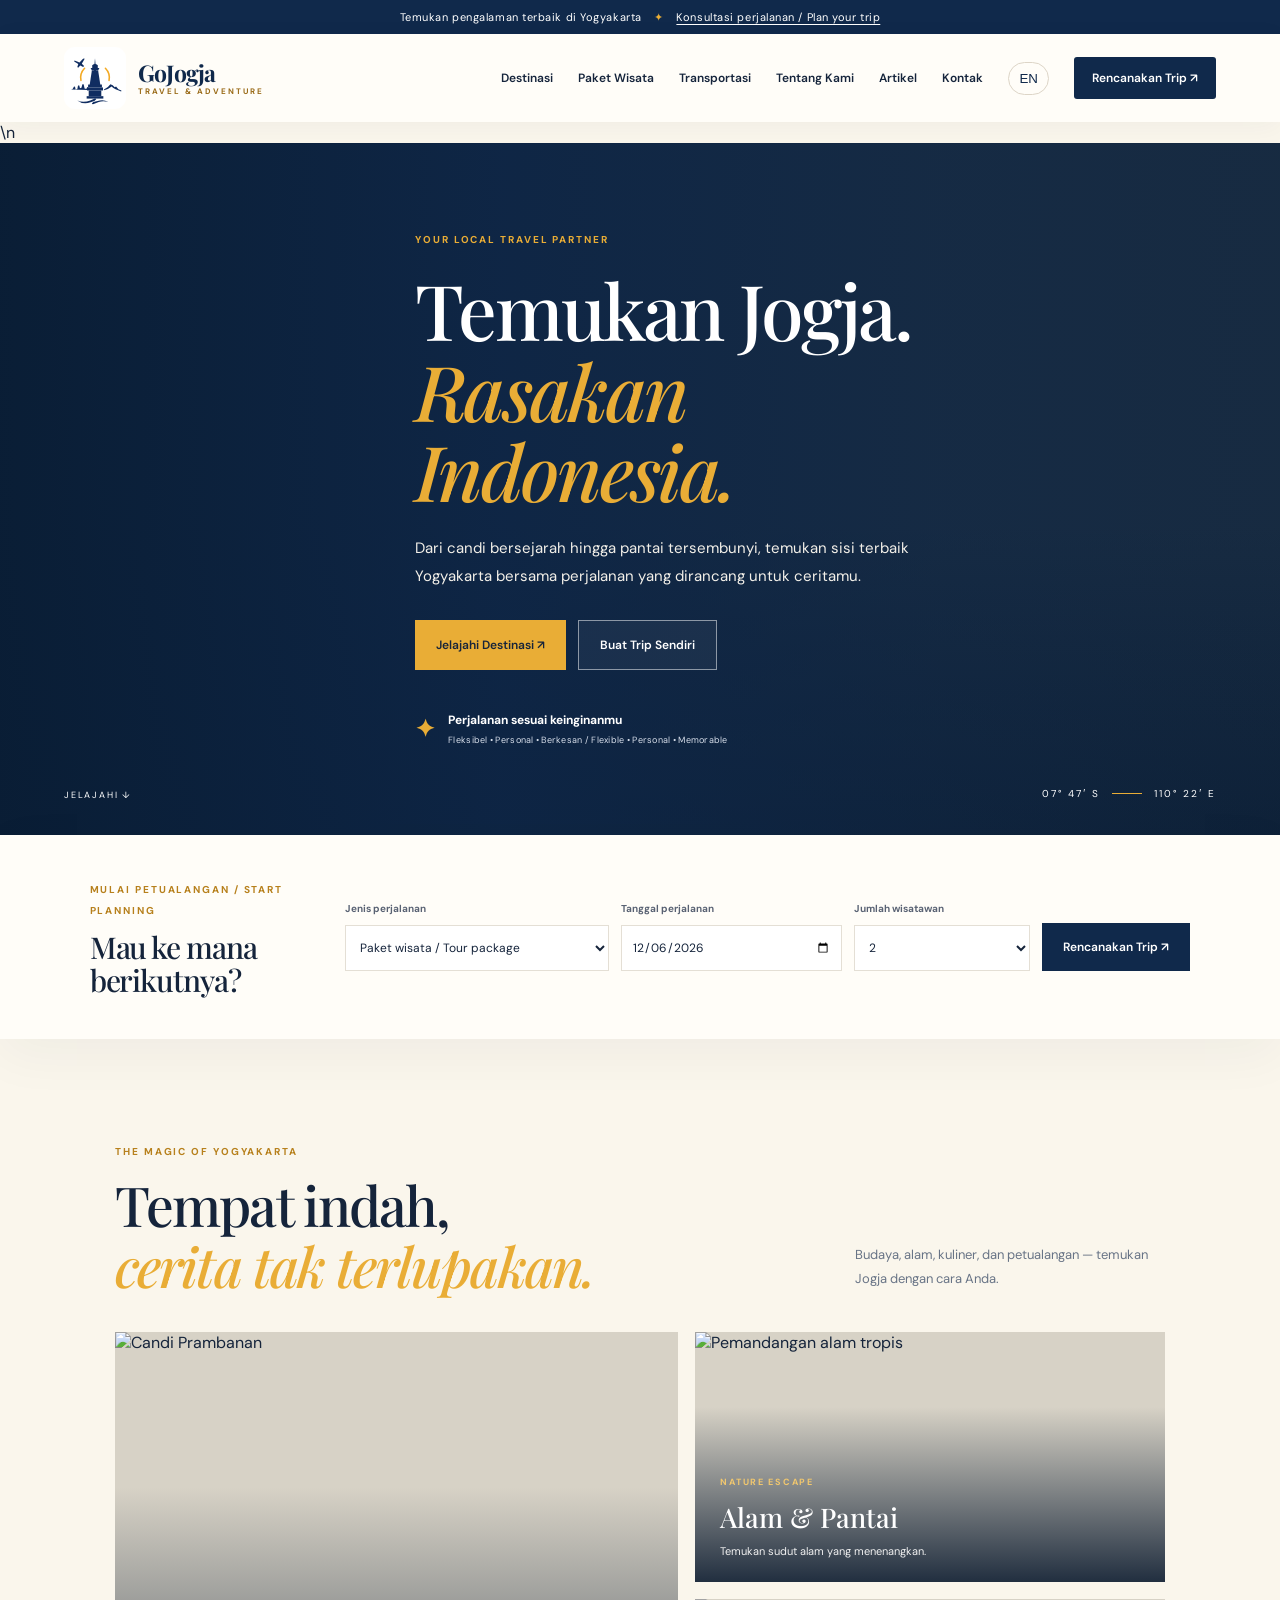
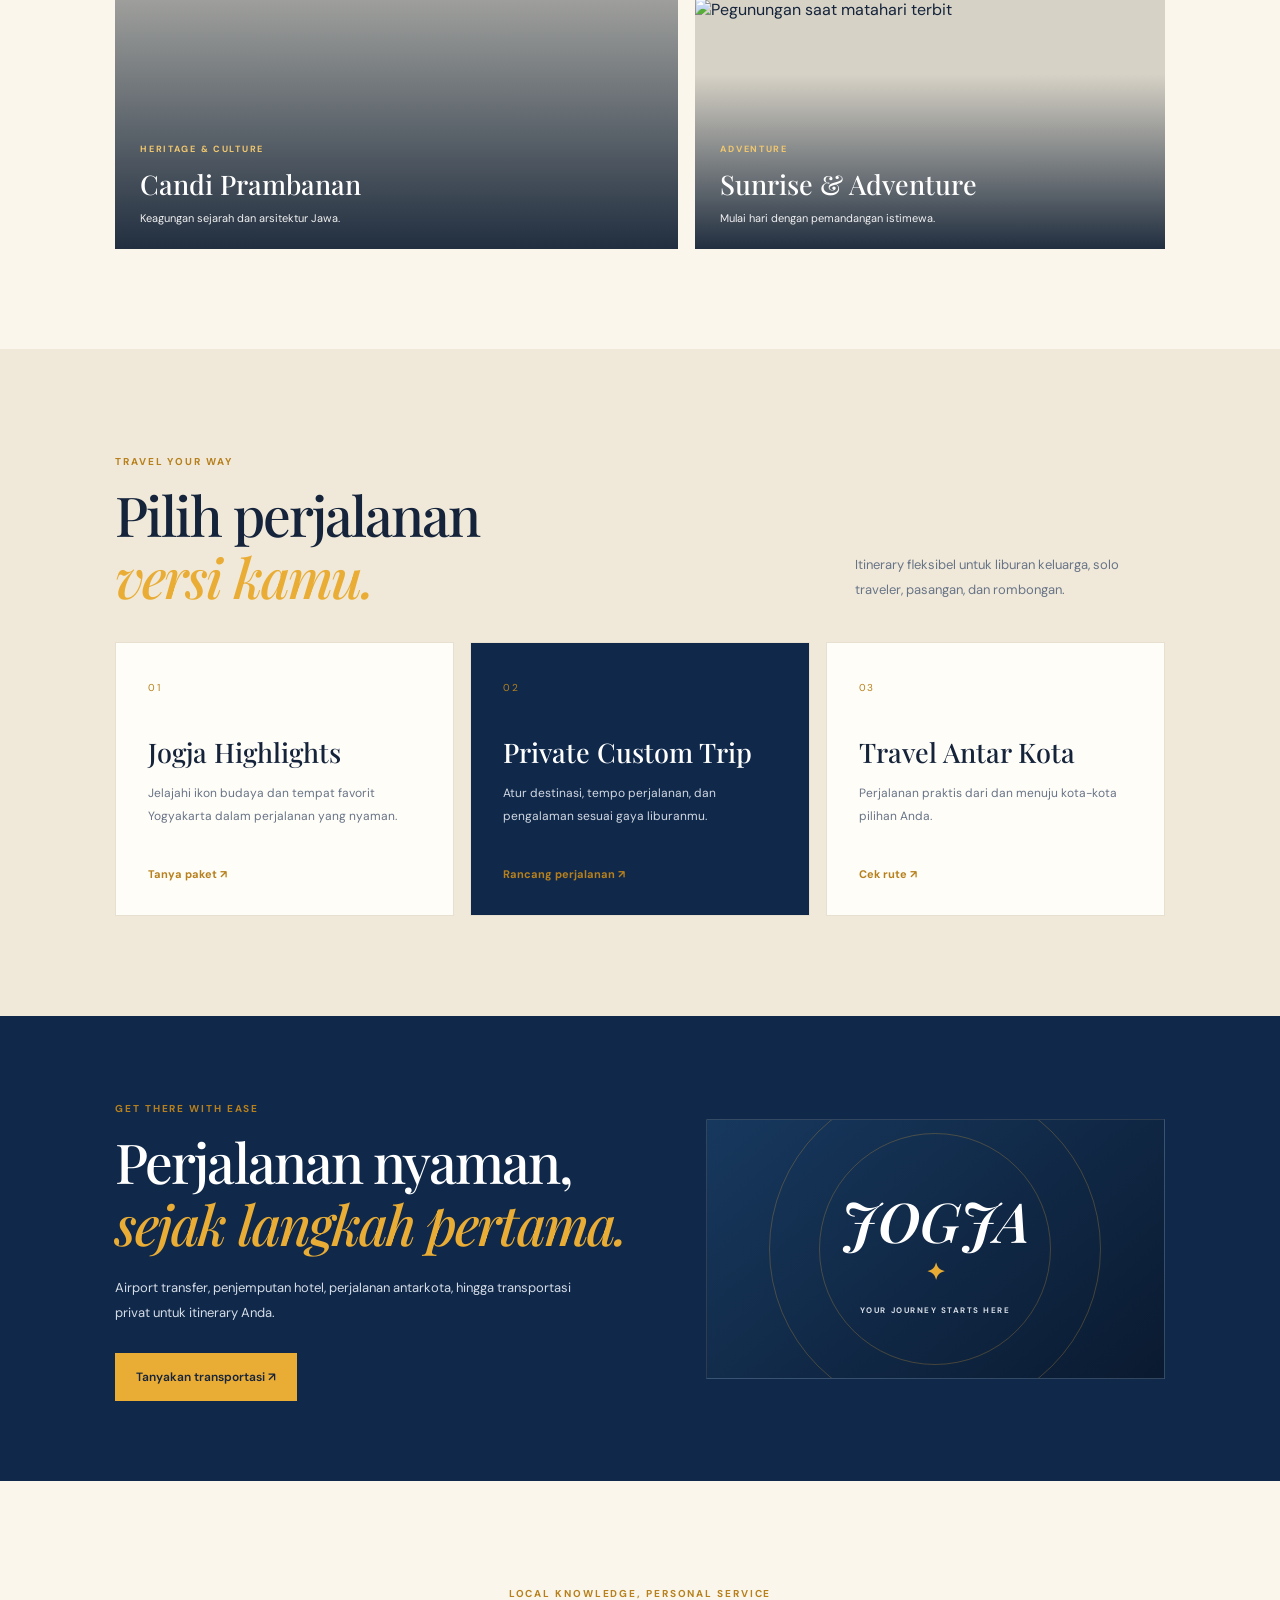
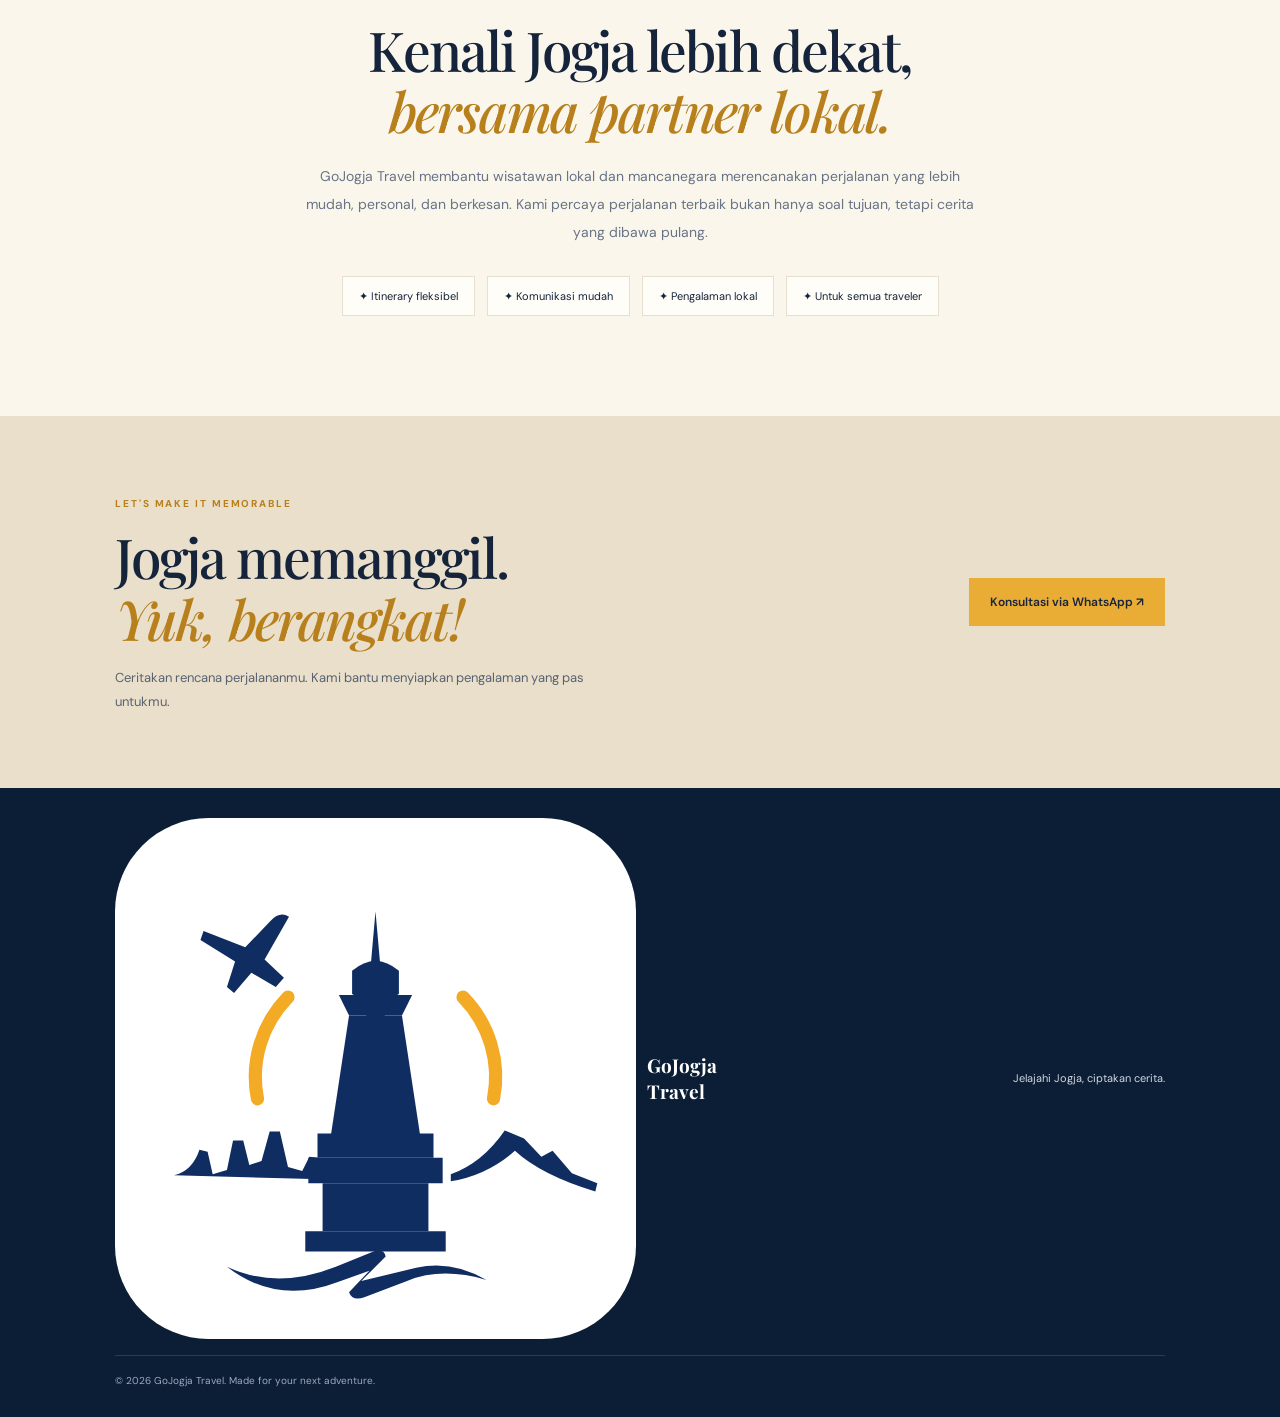
==== index.html @ e573c0ef "Add looping video background layer to homepage hero" ====
<!doctype html>
<html lang="id">
<head>
<meta charset="utf-8"><meta name="viewport" content="width=device-width, initial-scale=1">
<meta name="robots" content="index,follow,max-image-preview:large">
<link rel="canonical" href="https://gojogjatravel.web.id/">
<link rel="icon" type="image/svg+xml" href="logo-gojogja.svg"><link rel="apple-touch-icon" href="logo-gojogja.svg">
<meta name="theme-color" content="#10294b">
<meta name="description" content="GoJogja Travel melayani paket wisata Jogja, private trip Yogyakarta, tour Borobudur dan Prambanan, serta travel antar kota. Rencanakan perjalanan Anda bersama kami.">
<meta name="keywords" content="GoJogja Travel, wisata Jogja, paket wisata Jogja, tour Yogyakarta, private trip Jogja, travel antar kota, wisata Borobudur, wisata Prambanan, transportasi Yogyakarta">
<meta name="author" content="GoJogja Travel">
<meta property="og:type" content="website"><meta property="og:locale" content="id_ID"><meta property="og:site_name" content="GoJogja Travel"><meta property="og:url" content="https://gojogjatravel.web.id/">
<meta property="og:title" content="GoJogja Travel | Paket Wisata Jogja & Travel Antar Kota"><meta property="og:description" content="Jelajahi Jogja dengan paket wisata, private trip, dan transportasi yang fleksibel. Konsultasikan rencana perjalanan Anda bersama GoJogja Travel.">
<meta name="twitter:card" content="summary_large_image"><meta name="twitter:title" content="GoJogja Travel | Wisata Jogja"><meta name="twitter:description" content="Paket wisata Jogja, private trip, dan travel antar kota bersama partner lokal Anda.">
<title>GoJogja Travel | Paket Wisata Jogja, Private Trip & Travel Antar Kota</title>
<script type="application/ld+json">{"@context":"https://schema.org","@type":"TravelAgency","name":"GoJogja Travel","url":"https://gojogjatravel.web.id/","description":"Paket wisata Yogyakarta, private trip, dan layanan travel antar kota.","areaServed":[{"@type":"City","name":"Yogyakarta"},{"@type":"AdministrativeArea","name":"Daerah Istimewa Yogyakarta"}],"availableLanguage":["Indonesian","English"],"sameAs":["https://gojogjatravel.web.id/"]}</script>
<link rel="stylesheet" href="style.css">
<script>(()=>{try{const u=new URL(window.location.href);if(u.searchParams.has('utm_source')&&u.searchParams.get('utm_source')==='chatgpt.com'){u.searchParams.delete('utm_source');window.history.replaceState({},document.title,u.pathname+(u.search?u.search:''))}}catch(e){}})();</script>
</head>
<body>
<div class="topbar">Temukan pengalaman terbaik di Yogyakarta <span>✦</span> <a href="#contact">Konsultasi perjalanan / Plan your trip</a></div>
<header class="header"><a class="brand" href="#home" aria-label="GoJogja Travel beranda"><img src="logo-gojogja.svg" alt="Logo GoJogja Travel"><span class="brand-wordmark"><strong>GoJogja</strong><small>TRAVEL &amp; ADVENTURE</small></span></a><button class="menu" id="menu" aria-label="Open menu">☰</button><nav id="nav"><a href="#destinations" data-id="Destinasi" data-en="Destinations">Destinasi</a><a href="#packages" data-id="Paket Wisata" data-en="Packages">Paket Wisata</a><a href="#transport" data-id="Transportasi" data-en="Transport">Transportasi</a><a href="#about" data-id="Tentang Kami" data-en="About">Tentang Kami</a><a href="articles.html" data-id="Artikel" data-en="Articles">Artikel</a><a href="#contact" data-id="Kontak" data-en="Contact">Kontak</a><button id="language" class="lang">EN</button><a class="navbutton" href="#booking" data-id="Rencanakan Trip ↗" data-en="Plan Your Trip ↗">Rencanakan Trip ↗</a></nav></header>

<div id="siteAd" hidden style="padding:22px 6vw;color:#fff;background:#10294b">
<div style="max-width:1180px;margin:auto;display:flex;align-items:center;justify-content:space-between;gap:22px;flex-wrap:wrap">
<div><small style="letter-spacing:.15em;color:#e9ad36">PROMO GOJOGJA TRAVEL</small><h2 id="siteAdTitle" style="font:500 clamp(22px,3vw,32px) Georgia,serif;margin:8px 0"></h2><p id="siteAdText" style="margin:0;line-height:1.7"></p></div>
<a id="siteAdButton" href="#" style="display:inline-block;background:#e9ad36;color:#10294b;padding:13px 18px;border-radius:4px;font-weight:700"></a>
</div></div>
<script>
(()=>{try{const ad=JSON.parse(localStorage.getItem('gojogja_site_ad_v1')||'null');if(!ad||!ad.active||!ad.title)return;const root=document.getElementById('siteAd');const colors={navy:'#10294b',gold:'#e9ad36',cream:'#faf6ec'};root.style.background=colors[ad.color]||colors.navy;root.style.color=ad.color==='gold'||ad.color==='cream'?'#10294b':'#fff';document.getElementById('siteAdTitle').textContent=ad.title;document.getElementById('siteAdText').textContent=ad.text||'';const b=document.getElementById('siteAdButton');b.textContent=ad.button||'Lihat selengkapnya';b.href=/^https?:\/\//i.test(ad.url||'')?ad.url:'#contact';if(ad.url&&/^https?:\/\//i.test(ad.url)){b.target='_blank';b.rel='noopener noreferrer'}root.hidden=false}catch(e){}})();
</script>\n<main>
<section class="hero" id="home"><div class="hero-bg" aria-hidden="true"></div><video class="hero-video" autoplay muted loop playsinline preload="metadata" poster="https://images.unsplash.com/photo-1596402184320-417e7178b2cd?auto=format&fit=crop&w=2200&q=90" aria-hidden="true"><source src="assets/Borobudur-Tample-SnapYT.App.mp4" type="video/mp4"></video><div class="shade"></div><div class="hero-copy"><p class="eyebrow">YOUR LOCAL TRAVEL PARTNER</p><h1 data-id="Temukan Jogja.<br><em>Rasakan Indonesia.</em>" data-en="Discover Jogja.<br><em>Experience Indonesia.</em>">Temukan Jogja.<br><em>Rasakan Indonesia.</em></h1><p class="intro" data-id="Dari candi bersejarah hingga pantai tersembunyi, temukan sisi terbaik Yogyakarta bersama perjalanan yang dirancang untuk ceritamu." data-en="From ancient temples to hidden beaches, discover the best of Yogyakarta with a journey designed around your story.">Dari candi bersejarah hingga pantai tersembunyi, temukan sisi terbaik Yogyakarta bersama perjalanan yang dirancang untuk ceritamu.</p><div class="actions"><a class="btn gold" href="#destinations" data-id="Jelajahi Destinasi ↗" data-en="Explore Destinations ↗">Jelajahi Destinasi ↗</a><a class="btn glass" href="#booking" data-id="Buat Trip Sendiri" data-en="Build Your Own Trip">Buat Trip Sendiri</a></div><div class="trust"><b>✦</b><span><strong data-id="Perjalanan sesuai keinginanmu" data-en="A journey made for you">Perjalanan sesuai keinginanmu</strong><small>Fleksibel • Personal • Berkesan / Flexible • Personal • Memorable</small></span></div></div><div class="coordinates">07° 47′ S <i></i> 110° 22′ E</div><a class="scroll" href="#destinations">JELAJAHI ↓</a></section>
<section class="planner" id="booking"><div class="planner-title"><small>MULAI PETUALANGAN / START PLANNING</small><h2 data-id="Mau ke mana<br>berikutnya?" data-en="Where to<br>next?">Mau ke mana<br>berikutnya?</h2></div><form id="tripForm"><label><span data-id="Jenis perjalanan" data-en="Travel style">Jenis perjalanan</span><select id="service"><option>Paket wisata / Tour package</option><option>Private trip</option><option>Travel antar kota / Intercity travel</option><option>Airport transfer</option><option>Custom trip</option></select></label><label><span data-id="Tanggal perjalanan" data-en="Travel date">Tanggal perjalanan</span><input id="date" type="date" required></label><label><span data-id="Jumlah wisatawan" data-en="Travellers">Jumlah wisatawan</span><select id="people"><option>1</option><option selected>2</option><option>3–5</option><option>6–10</option><option>10+</option></select></label><button class="btn navy" type="submit">Rencanakan Trip ↗</button></form></section>
<section class="section" id="destinations"><div class="section-head"><div><small>THE MAGIC OF YOGYAKARTA</small><h2>Tempat indah,<br><em>cerita tak terlupakan.</em></h2></div><p>Budaya, alam, kuliner, dan petualangan — temukan Jogja dengan cara Anda.</p></div><div class="dest-grid"><article class="dest dest-large"><img src="https://images.unsplash.com/photo-1596402184320-417e7178b2cd?auto=format&fit=crop&w=1200&q=85" alt="Candi Prambanan"><div><small>HERITAGE & CULTURE</small><h3>Candi Prambanan</h3><p>Keagungan sejarah dan arsitektur Jawa.</p></div></article><article class="dest"><img src="https://images.unsplash.com/photo-1518548419970-58e3b4079ab2?auto=format&fit=crop&w=900&q=85" alt="Pemandangan alam tropis"><div><small>NATURE ESCAPE</small><h3>Alam & Pantai</h3><p>Temukan sudut alam yang menenangkan.</p></div></article><article class="dest"><img src="https://images.unsplash.com/photo-1519681393784-d120267933ba?auto=format&fit=crop&w=900&q=85" alt="Pegunungan saat matahari terbit"><div><small>ADVENTURE</small><h3>Sunrise & Adventure</h3><p>Mulai hari dengan pemandangan istimewa.</p></div></article></div></section>
<section class="packages section" id="packages"><div class="section-head"><div><small>TRAVEL YOUR WAY</small><h2>Pilih perjalanan<br><em>versi kamu.</em></h2></div><p>Itinerary fleksibel untuk liburan keluarga, solo traveler, pasangan, dan rombongan.</p></div><div class="package-grid"><article class="package"><span class="num">01</span><h3>Jogja Highlights</h3><p>Jelajahi ikon budaya dan tempat favorit Yogyakarta dalam perjalanan yang nyaman.</p><a href="#contact">Tanya paket ↗</a></article><article class="package featured"><span class="num">02</span><h3>Private Custom Trip</h3><p>Atur destinasi, tempo perjalanan, dan pengalaman sesuai gaya liburanmu.</p><a href="#contact">Rancang perjalanan ↗</a></article><article class="package"><span class="num">03</span><h3>Travel Antar Kota</h3><p>Perjalanan praktis dari dan menuju kota-kota pilihan Anda.</p><a href="#contact">Cek rute ↗</a></article></div></section>
<section class="transport" id="transport"><div><small>GET THERE WITH EASE</small><h2>Perjalanan nyaman,<br><em>sejak langkah pertama.</em></h2><p>Airport transfer, penjemputan hotel, perjalanan antarkota, hingga transportasi privat untuk itinerary Anda.</p><a class="btn gold" href="#contact">Tanyakan transportasi ↗</a></div><div class="transport-art"><span>JOGJA</span><b>✦</b><small>YOUR JOURNEY STARTS HERE</small></div></section>
<section class="about section" id="about"><small>LOCAL KNOWLEDGE, PERSONAL SERVICE</small><h2>Kenali Jogja lebih dekat,<br><em>bersama partner lokal.</em></h2><p>GoJogja Travel membantu wisatawan lokal dan mancanegara merencanakan perjalanan yang lebih mudah, personal, dan berkesan. Kami percaya perjalanan terbaik bukan hanya soal tujuan, tetapi cerita yang dibawa pulang.</p><div class="values"><span>✦ Itinerary fleksibel</span><span>✦ Komunikasi mudah</span><span>✦ Pengalaman lokal</span><span>✦ Untuk semua traveler</span></div></section>
<section class="contact" id="contact"><div><small>LET'S MAKE IT MEMORABLE</small><h2>Jogja memanggil.<br><em>Yuk, berangkat!</em></h2><p>Ceritakan rencana perjalananmu. Kami bantu menyiapkan pengalaman yang pas untukmu.</p></div><a class="btn gold" id="contactBtn" href="https://wa.me/6285659837378?text=Halo%20GoJogja%20Travel%2C%20saya%20ingin%20bertanya%20tentang%20paket%20wisata." target="_blank" rel="noopener">Konsultasi via WhatsApp ↗</a></section>
</main><footer><a class="footer-brand" href="#home"><img src="logo-gojogja.svg" alt="Logo GoJogja Travel"><span>GoJogja Travel</span></a><p>Jelajahi Jogja, ciptakan cerita.</p><span>© <span id="year"></span> GoJogja Travel. Made for your next adventure.</span></footer><script src="script.js"></script>
</body></html>
<!-- GitHub Pages deployment refresh: 2026-10-19 -->
---- style.css ----
@import url('https://fonts.googleapis.com/css2?family=DM+Sans:wght@400;500;600;700&family=Playfair+Display:ital,wght@0,500;0,600;0,700;1,500;1,600&display=swap');
:root{--navy:#10294b;--gold:#e9ad36;--cream:#faf6ec;--ink:#15243b;--muted:#687486}*{box-sizing:border-box}html{scroll-behavior:smooth;scroll-padding-top:90px}body{margin:0;color:var(--ink);font-family:'DM Sans',sans-serif;background:var(--cream)}a{color:inherit;text-decoration:none}.topbar{background:var(--navy);color:#fff;padding:10px 5vw;text-align:center;font-size:11px;letter-spacing:.05em}.topbar span{color:var(--gold);padding:0 9px}.topbar a{text-decoration:underline;text-underline-offset:3px}.header{height:88px;padding:10px 5vw;display:flex;align-items:center;justify-content:space-between;background:#fffdf8;position:sticky;top:0;z-index:10;box-shadow:0 5px 25px #10294b0b}.brand{display:flex;align-items:center;gap:12px;min-width:220px}.brand-symbol{display:inline-flex;align-items:center;justify-content:center;flex-shrink:0;width:58px;height:58px;border-radius:50%;background:linear-gradient(145deg,#f4c65e,#e9ad36);color:#10294b;font:italic 900 24px 'Playfair Display',serif;border:3px solid #10294b;box-shadow:inset 0 0 0 3px #fff8e7}.brand img{width:62px;height:62px;object-fit:contain}.brand span{font-size:9px;font-weight:700;letter-spacing:.12em;color:var(--navy)}.brand i{color:var(--gold);font-style:normal}nav{display:flex;align-items:center;gap:25px;font-size:12px;font-weight:600}nav>a:not(.navbutton):hover{color:#c48b20}.lang{border:1px solid #ddd5c7;background:transparent;border-radius:20px;padding:8px 10px;color:var(--navy);cursor:pointer}.navbutton{background:var(--navy);color:white;padding:13px 18px;border-radius:3px}.menu{display:none}.hero{min-height:650px;position:relative;display:flex;align-items:center;color:white;overflow:hidden;background:#182b40}.hero-bg{position:absolute;inset:0;background:url('https://images.unsplash.com/photo-1596402184320-417e7178b2cd?auto=format&fit=crop&w=2200&q=90') center 48%/cover;transform:scale(1.02)}.shade{position:absolute;inset:0;background:linear-gradient(90deg,#091d35f2 0%,#0d2546d9 39%,#10294b57 73%,#10294b20 100%),linear-gradient(0deg,#081a30a8,transparent 45%)}.hero-copy{position:relative;z-index:1;max-width:720px;padding:90px 0 90px 9vw}.eyebrow,small{font-size:10px;letter-spacing:.19em;font-weight:700}.eyebrow{color:var(--gold)}h1,h2,h3,p{margin-top:0}h1,h2{font-family:'Playfair Display',serif;font-weight:500;letter-spacing:-.035em}h1{font-size:clamp(48px,6vw,80px);line-height:1.05;margin:23px 0}.hero h1 em,.section h2 em,.section-head h2 em,.transport h2 em,.contact h2 em{font-weight:500;color:var(--gold)}.intro{font-size:15px;line-height:1.9;color:#f3f0e9;max-width:510px}.actions{display:flex;gap:12px;margin:29px 0 42px}.btn{display:inline-flex;justify-content:center;align-items:center;gap:14px;padding:16px 21px;border:0;font:600 12px 'DM Sans',sans-serif;cursor:pointer;transition:transform .2s,background .2s}.btn:hover{transform:translateY(-2px)}.gold{background:var(--gold);color:#17243a}.glass{border:1px solid #ffffff80;color:white;background:#ffffff0c}.navy{background:var(--navy);color:#fff}.trust{display:flex;align-items:center;gap:13px}.trust>b{color:var(--gold);font-size:24px}.trust strong,.trust small{display:block}.trust strong{font-size:12px}.trust small{font-size:9px;letter-spacing:.03em;color:#d7deea;margin-top:6px;font-weight:400}.coordinates{position:absolute;right:5vw;bottom:36px;font-size:10px;letter-spacing:.2em;display:flex;align-items:center;gap:12px}.coordinates i{width:30px;height:1px;background:var(--gold)}.scroll{position:absolute;left:5vw;bottom:35px;font-size:9px;letter-spacing:.2em;color:#fff}.planner{position:relative;z-index:2;margin:-1px auto 0;background:#fffdf8;padding:42px 7vw;display:grid;grid-template-columns:220px 1fr;gap:35px;align-items:center;box-shadow:0 15px 50px #15243b0c}.planner-title small,.section small,.transport small,.about>small,.contact small{color:#b7801c}.planner h2{font-size:30px;line-height:1.1;margin:12px 0 0}.planner form{display:grid;grid-template-columns:1.2fr 1fr .8fr auto;gap:12px;align-items:end}.planner label{display:grid;gap:10px;font-size:10px;font-weight:700;color:#596273}.planner select,.planner input{width:100%;padding:13px 10px;background:#fff;border:1px solid #e4dfd5;color:var(--ink);font:12px 'DM Sans',sans-serif;min-width:0}.search-submit{white-space:nowrap;padding:15px}.section{padding:100px 9vw}.section-head{display:flex;justify-content:space-between;align-items:end;gap:35px;margin-bottom:35px}.section-head h2,.transport h2,.about h2,.contact h2{font-size:clamp(36px,4.4vw,55px);line-height:1.12;margin:14px 0 0}.section-head p{max-width:310px;color:var(--muted);font-size:13px;line-height:1.9;margin-bottom:5px}.dest-grid{display:grid;grid-template-columns:1.2fr 1fr;grid-template-rows:250px 250px;gap:17px}.dest{position:relative;overflow:hidden;background:#d7d2c6;min-height:220px}.dest-large{grid-row:span 2}.dest img{width:100%;height:100%;object-fit:cover;transition:transform .5s}.dest:hover img{transform:scale(1.04)}.dest:after{content:"";position:absolute;inset:30% 0 0;background:linear-gradient(transparent,#08182de0)}.dest>div{position:absolute;z-index:1;bottom:24px;left:25px;color:white}.dest small{font-size:9px;color:#f1c76e}.dest h3{font:500 27px 'Playfair Display',serif;margin:9px 0}.dest p{font-size:11px;margin:0;color:#f1f1f1}.packages{background:#f0e9da}.package-grid{display:grid;grid-template-columns:repeat(3,1fr);gap:16px}.package{background:#fffdf8;padding:32px;min-height:260px;border:1px solid #e7dfcf}.package.featured{background:var(--navy);color:#fff}.package .num{font-size:10px;letter-spacing:.15em;color:#b7801c}.package h3{font:500 27px 'Playfair Display',serif;margin:38px 0 12px}.package p{font-size:12px;line-height:1.9;color:var(--muted);min-height:68px}.package.featured p{color:#d2d8e2}.package a{font-size:11px;font-weight:700;color:#b7801c}.transport{padding:80px 9vw;background:var(--navy);color:white;display:grid;grid-template-columns:1fr .85fr;gap:50px;align-items:center}.transport p{max-width:470px;color:#d5dce6;line-height:1.9;font-size:13px;margin:22px 0 27px}.transport-art{min-height:260px;background:linear-gradient(140deg,#17385e,#0a1a30);border:1px solid #ffffff25;display:flex;align-items:center;justify-content:center;flex-direction:column;position:relative;overflow:hidden}.transport-art:before,.transport-art:after{content:"";position:absolute;border:1px solid #e9ad3640;border-radius:50%;width:330px;height:330px}.transport-art:after{width:230px;height:230px}.transport-art span{font:italic 600 55px 'Playfair Display',serif;color:#fff;z-index:1}.transport-art b{color:var(--gold);font-size:23px;z-index:1}.transport-art small{z-index:1;color:#d5dce6;font-size:8px;margin-top:18px}.about{text-align:center;max-width:920px;margin:auto}.about h2{margin:17px 0 20px}.about h2 em{color:#b7801c}.about>p{font-size:14px;line-height:2;color:var(--muted);max-width:690px;margin:0 auto}.values{display:flex;flex-wrap:wrap;justify-content:center;gap:12px;margin-top:30px}.values span{background:#fffdf8;border:1px solid #e7dfcf;padding:12px 16px;font-size:11px}.contact{background:#e9dfca;padding:75px 9vw;display:flex;align-items:center;justify-content:space-between;gap:30px}.contact h2 em{color:#b7801c}.contact p{font-size:13px;color:#596273;max-width:470px;line-height:1.8;margin:17px 0 0}.contact .btn{flex-shrink:0}footer{padding:30px 9vw;background:#0b1e36;color:white;display:grid;grid-template-columns:1fr 1fr;align-items:center;gap:8px}footer .footer-brand{display:flex;align-items:center;gap:10px;font-weight:700;font-size:16px}footer .brand-symbol{width:42px;height:42px;font-size:17px;border-width:2px}footer p{margin:0;color:#d0d7e0;font-size:11px;text-align:right}footer>span{grid-column:1/-1;color:#9daabb;font-size:10px;border-top:1px solid #ffffff20;padding-top:18px;margin-top:8px}
@media(max-width:950px){nav{gap:14px}nav>a{font-size:11px}.brand{min-width:auto}.brand span{display:none}.planner{grid-template-columns:1fr;gap:20px}.planner form{grid-template-columns:repeat(2,minmax(0,1fr))}.package{padding:23px}.section{padding:75px 6vw}.transport,.contact{padding:65px 6vw}}
@media(max-width:700px){.topbar{font-size:9px;padding:10px 12px}.header{height:72px;padding:8px 5vw}.brand img{width:52px;height:52px}.menu{display:block;background:transparent;border:0;font-size:25px;color:var(--navy);cursor:pointer}nav{display:none;position:absolute;top:72px;left:0;right:0;background:#fffdf8;padding:20px 6vw 26px;align-items:stretch;flex-direction:column;gap:18px;box-shadow:0 15px 20px #10294b18}nav.open{display:flex}.navbutton{text-align:center}.lang{align-self:flex-start}.hero{min-height:640px}.hero-copy{padding:70px 7vw 95px}.hero h1{font-size:clamp(44px,12vw,66px)}.intro{font-size:13px}.actions{flex-wrap:wrap}.btn{padding:14px 16px}.coordinates{right:6vw;font-size:8px}.planner{padding:35px 6vw}.planner form{grid-template-columns:1fr 1fr}.planner form label:first-child{grid-column:1/-1}.search-submit{grid-column:1/-1}.section{padding:65px 6vw}.section-head{display:block}.section-head p{margin-top:20px}.dest-grid{grid-template-columns:1fr;grid-template-rows:280px 220px 220px}.dest-large{grid-row:auto}.package-grid{grid-template-columns:1fr}.package{min-height:0}.package h3{margin-top:24px}.package p{min-height:0}.transport{grid-template-columns:1fr;padding:60px 6vw}.transport-art{min-height:220px}.about h2,.contact h2,.transport h2{font-size:38px}.contact{display:block;padding:55px 6vw}.contact .btn{margin-top:25px}footer{padding:28px 6vw;grid-template-columns:1fr}footer p{text-align:left}footer>span{grid-column:auto}}

/* GoJogja Travel brand refinements */
.brand{gap:12px;text-decoration:none}.brand .brand-symbol{flex:0 0 auto;width:48px;height:48px;border:2px solid var(--gold);border-radius:50%;display:grid;place-items:center;font-family:"Playfair Display",serif;font-size:19px;font-weight:700;letter-spacing:-2px;color:var(--navy);background:linear-gradient(145deg,#fffdf7,#f0e3c4);box-shadow:0 3px 12px #10294b12}.brand-wordmark{display:flex!important;flex-direction:column;gap:2px;line-height:1.05;color:var(--navy)}.brand-wordmark strong{font-family:"Playfair Display",serif;font-size:23px;letter-spacing:-.8px}.brand-wordmark small{font-size:8px;letter-spacing:2px;font-weight:700;color:#9a6b18}footer .footer-brand{gap:11px}footer .footer-brand .brand-symbol{flex:0 0 auto;background:linear-gradient(145deg,#fffdf7,#f0e3c4);color:var(--navy);border-color:var(--gold)}footer .footer-brand>span:last-child{font-family:"Playfair Display",serif;font-size:19px}@media(max-width:700px){.brand .brand-symbol{width:44px;height:44px}.brand-wordmark strong{font-size:21px}.brand-wordmark small{font-size:7px;letter-spacing:1.6px}}
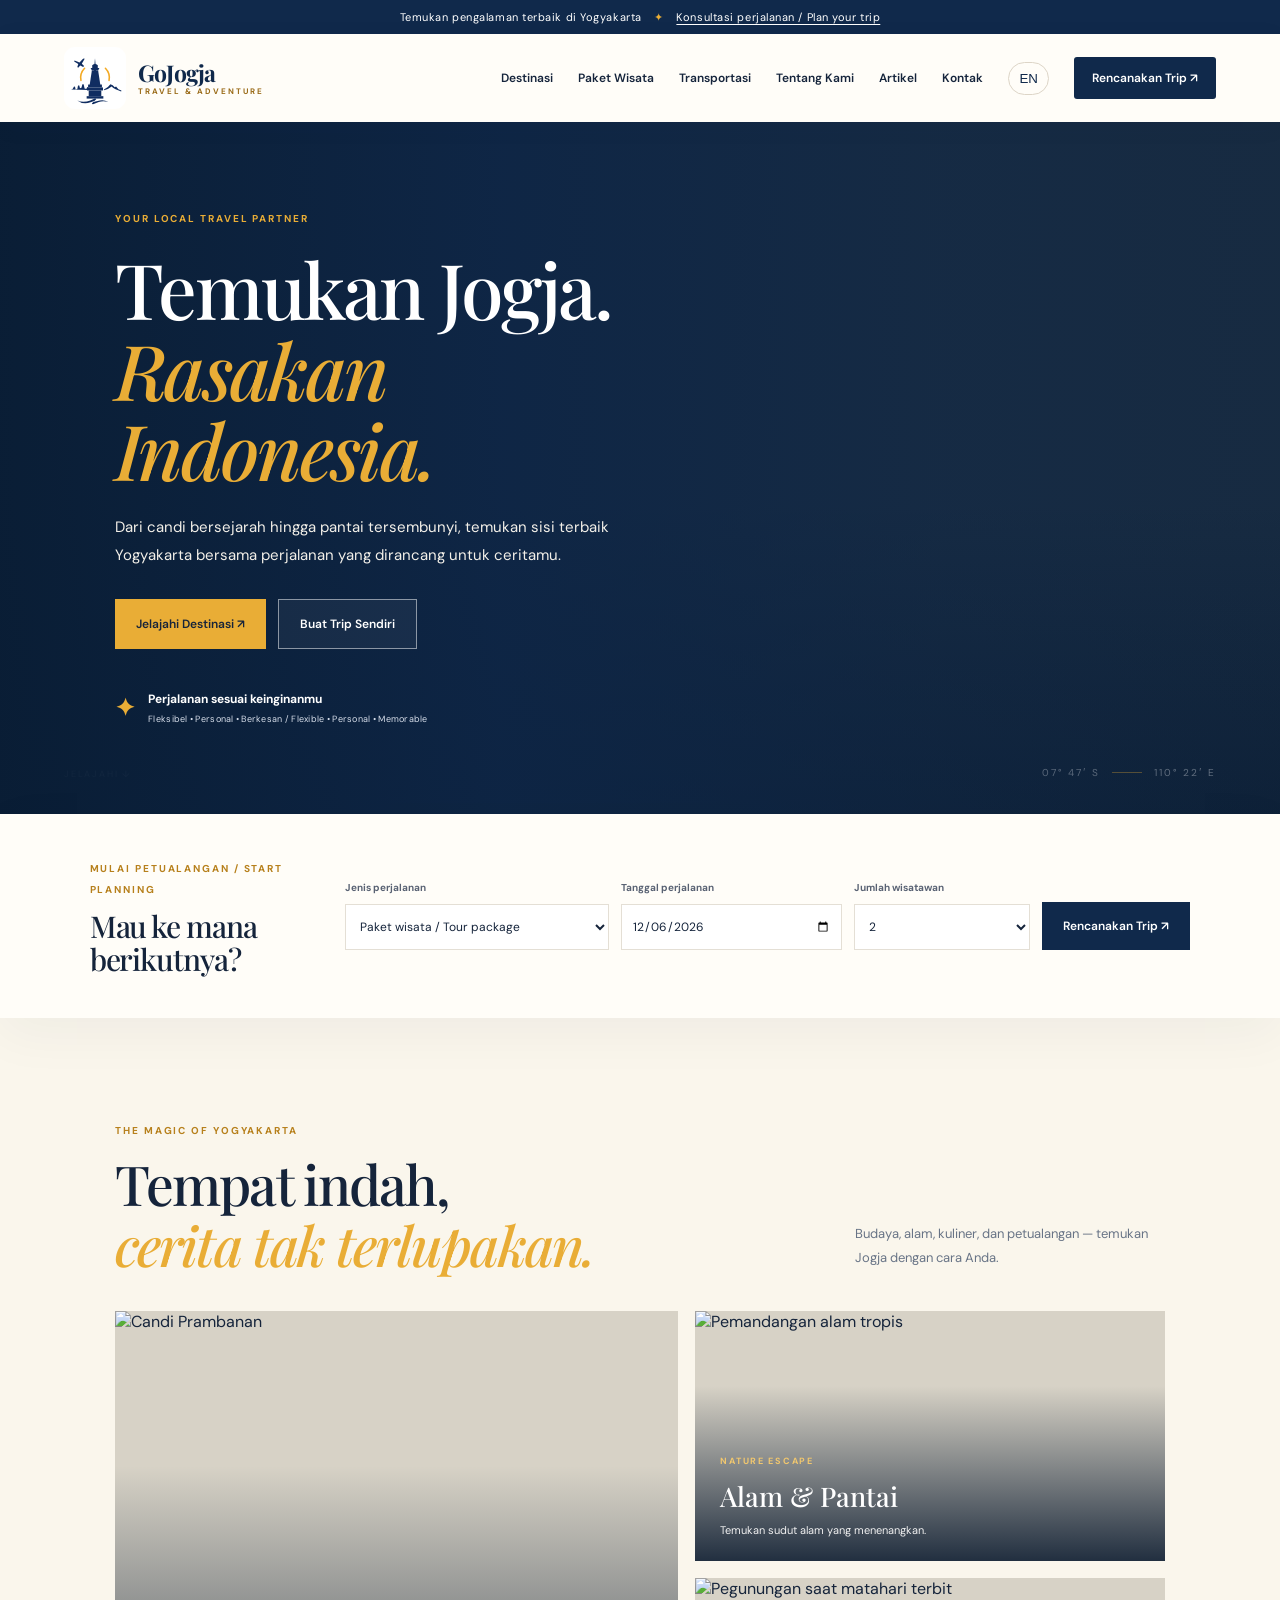
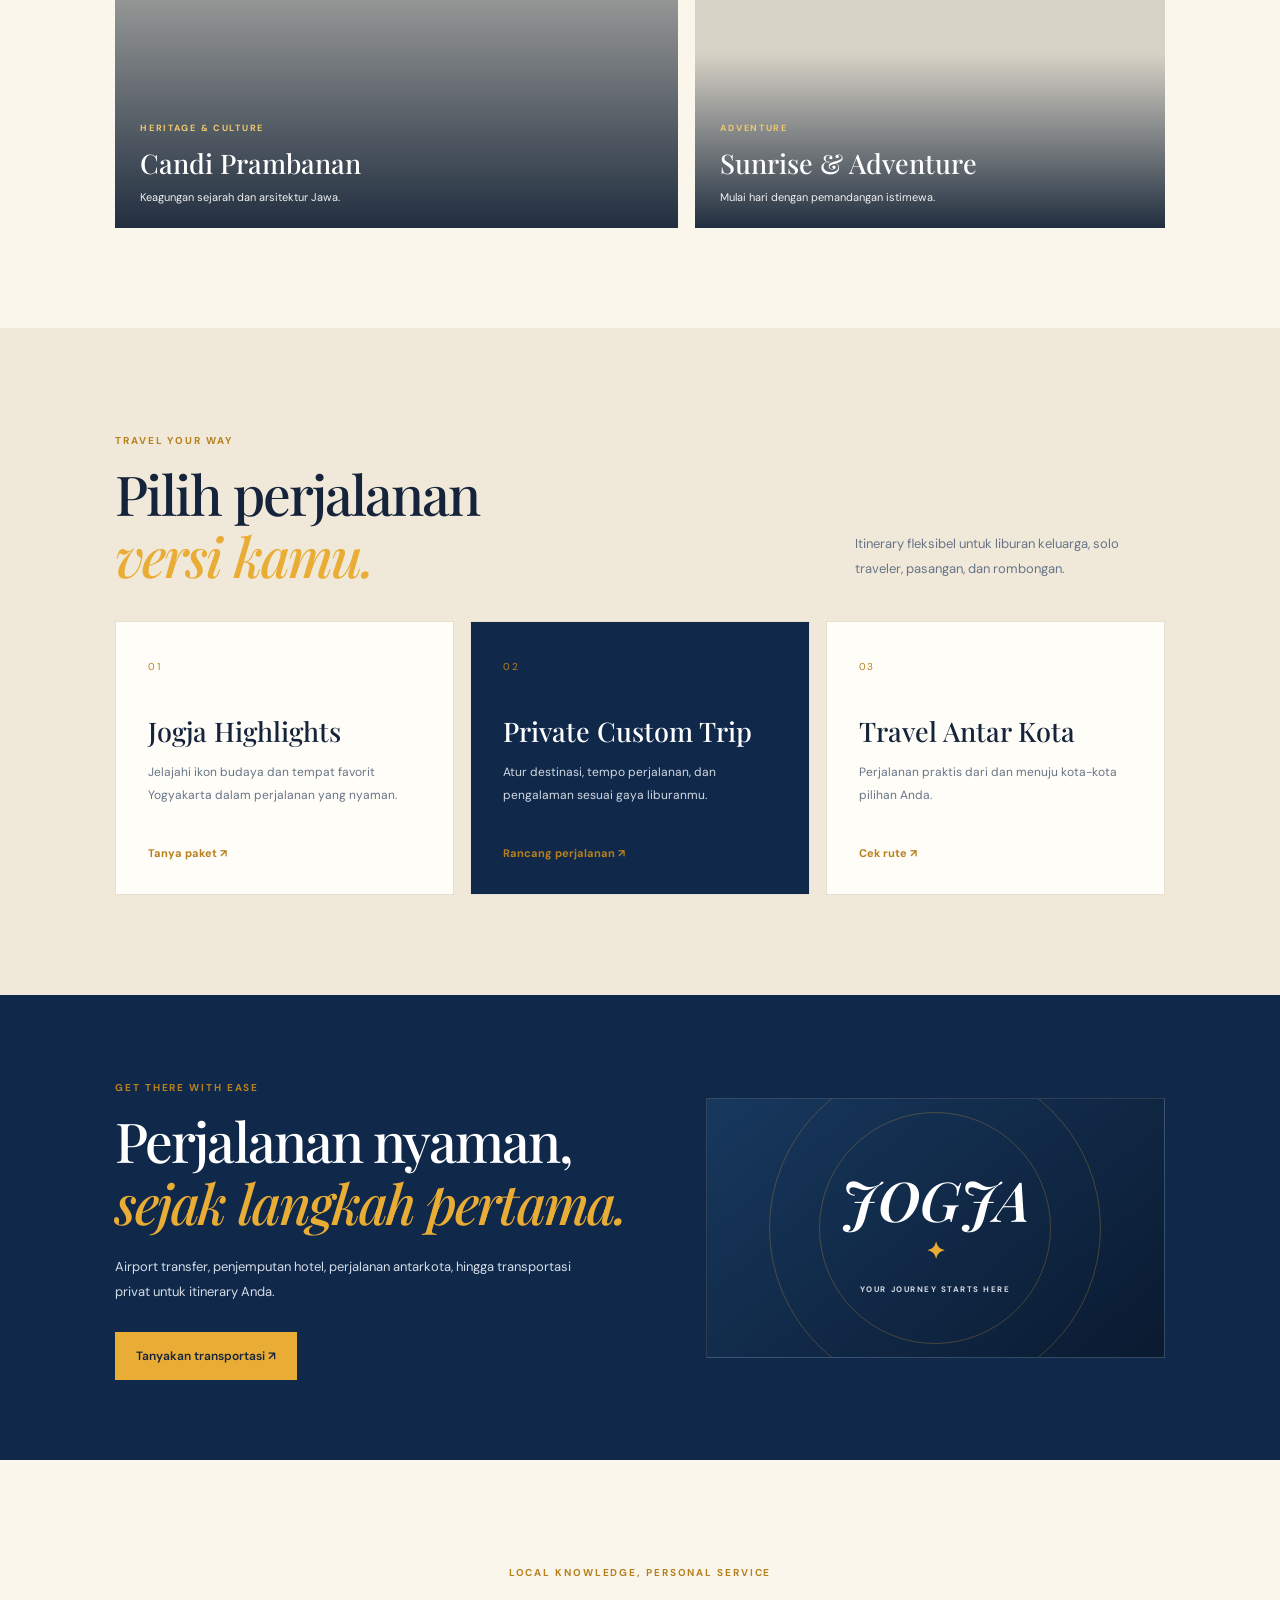
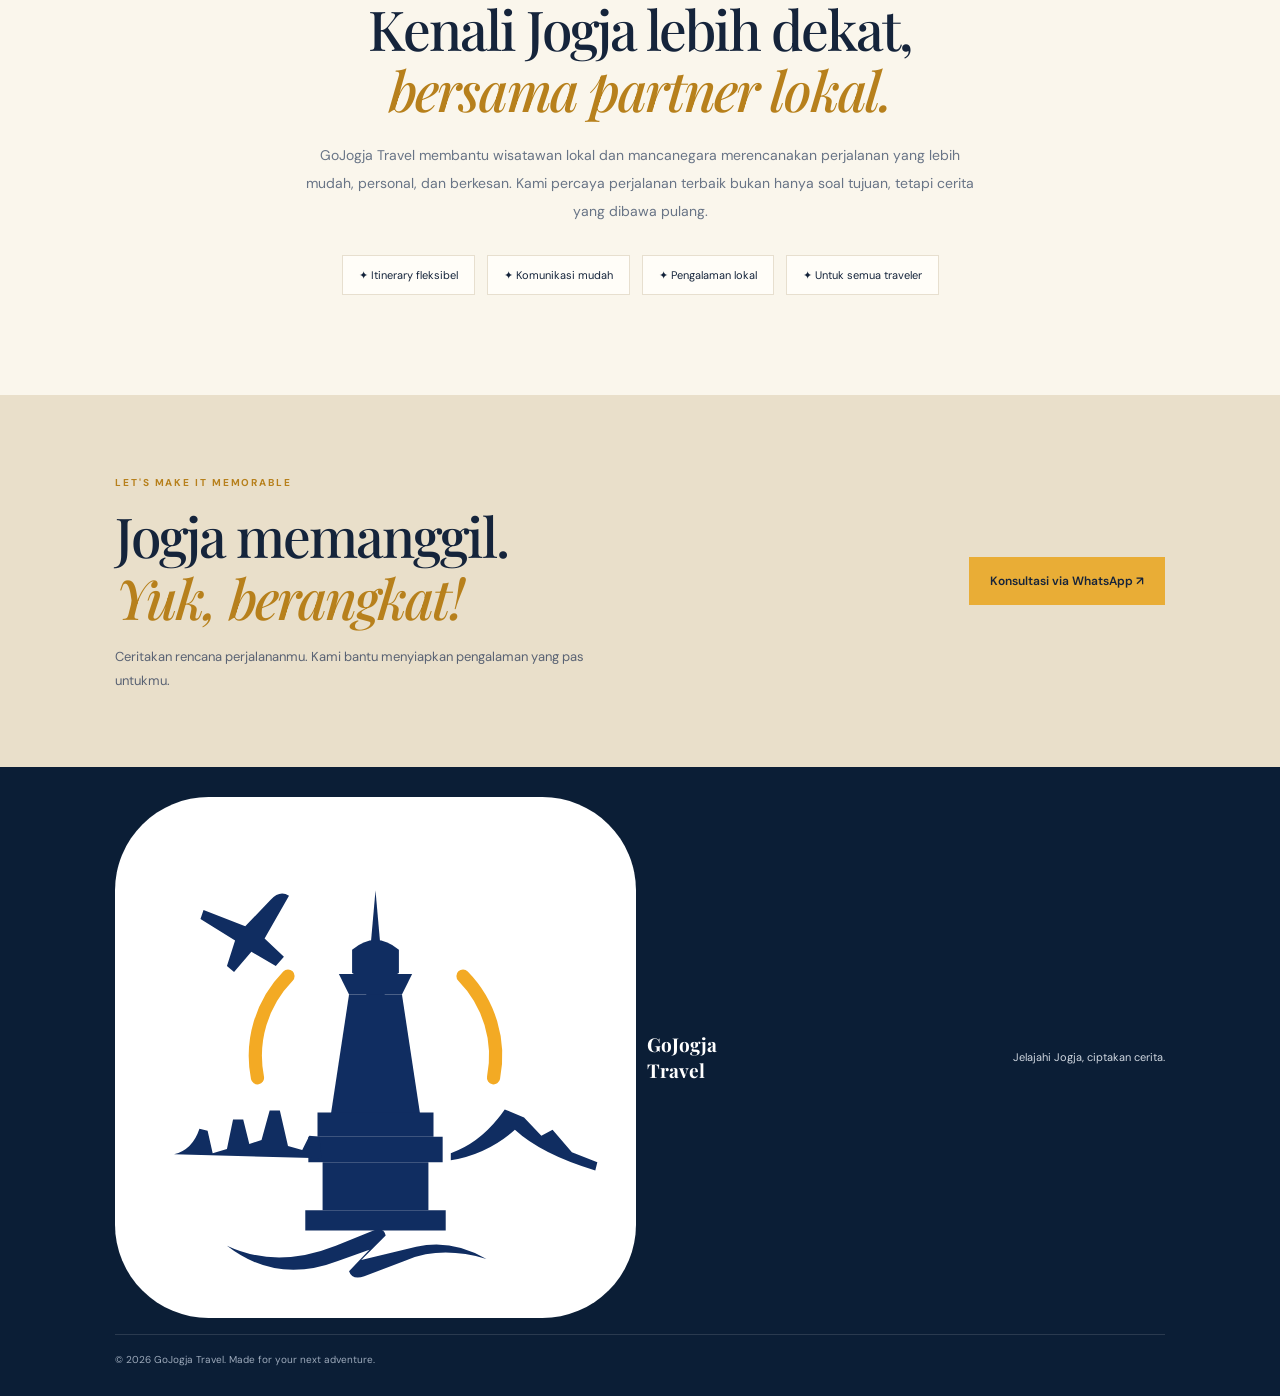
==== commit ccce5c5e: "Fix homepage markup and social SEO preview metadata" ====
--- a/index.html
+++ b/index.html
@@ -10,8 +10,8 @@
 <meta name="keywords" content="GoJogja Travel, wisata Jogja, paket wisata Jogja, tour Yogyakarta, private trip Jogja, travel antar kota, wisata Borobudur, wisata Prambanan, transportasi Yogyakarta">
 <meta name="author" content="GoJogja Travel">
 <meta property="og:type" content="website"><meta property="og:locale" content="id_ID"><meta property="og:site_name" content="GoJogja Travel"><meta property="og:url" content="https://gojogjatravel.web.id/">
-<meta property="og:title" content="GoJogja Travel | Paket Wisata Jogja & Travel Antar Kota"><meta property="og:description" content="Jelajahi Jogja dengan paket wisata, private trip, dan transportasi yang fleksibel. Konsultasikan rencana perjalanan Anda bersama GoJogja Travel.">
-<meta name="twitter:card" content="summary_large_image"><meta name="twitter:title" content="GoJogja Travel | Wisata Jogja"><meta name="twitter:description" content="Paket wisata Jogja, private trip, dan travel antar kota bersama partner lokal Anda.">
+<meta property="og:image" content="https://images.unsplash.com/photo-1596402184320-417e7178b2cd?auto=format&fit=crop&w=1200&h=630&q=85"><meta property="og:title" content="GoJogja Travel | Paket Wisata Jogja & Travel Antar Kota"><meta property="og:description" content="Jelajahi Jogja dengan paket wisata, private trip, dan transportasi yang fleksibel. Konsultasikan rencana perjalanan Anda bersama GoJogja Travel.">
+<meta name="twitter:card" content="summary_large_image"><meta name="twitter:title" content="GoJogja Travel | Wisata Jogja"><meta name="twitter:description" content="Paket wisata Jogja, private trip, dan travel antar kota bersama partner lokal Anda."><meta name="twitter:image" content="https://images.unsplash.com/photo-1596402184320-417e7178b2cd?auto=format&fit=crop&w=1200&h=630&q=85">
 <title>GoJogja Travel | Paket Wisata Jogja, Private Trip & Travel Antar Kota</title>
 <script type="application/ld+json">{"@context":"https://schema.org","@type":"TravelAgency","name":"GoJogja Travel","url":"https://gojogjatravel.web.id/","description":"Paket wisata Yogyakarta, private trip, dan layanan travel antar kota.","areaServed":[{"@type":"City","name":"Yogyakarta"},{"@type":"AdministrativeArea","name":"Daerah Istimewa Yogyakarta"}],"availableLanguage":["Indonesian","English"],"sameAs":["https://gojogjatravel.web.id/"]}</script>
 <link rel="stylesheet" href="style.css">
@@ -28,7 +28,8 @@
 </div></div>
 <script>
 (()=>{try{const ad=JSON.parse(localStorage.getItem('gojogja_site_ad_v1')||'null');if(!ad||!ad.active||!ad.title)return;const root=document.getElementById('siteAd');const colors={navy:'#10294b',gold:'#e9ad36',cream:'#faf6ec'};root.style.background=colors[ad.color]||colors.navy;root.style.color=ad.color==='gold'||ad.color==='cream'?'#10294b':'#fff';document.getElementById('siteAdTitle').textContent=ad.title;document.getElementById('siteAdText').textContent=ad.text||'';const b=document.getElementById('siteAdButton');b.textContent=ad.button||'Lihat selengkapnya';b.href=/^https?:\/\//i.test(ad.url||'')?ad.url:'#contact';if(ad.url&&/^https?:\/\//i.test(ad.url)){b.target='_blank';b.rel='noopener noreferrer'}root.hidden=false}catch(e){}})();
-</script>\n<main>
+</script>
+<main>
 <section class="hero" id="home"><div class="hero-bg" aria-hidden="true"></div><video class="hero-video" autoplay muted loop playsinline preload="metadata" poster="https://images.unsplash.com/photo-1596402184320-417e7178b2cd?auto=format&fit=crop&w=2200&q=90" aria-hidden="true"><source src="assets/Borobudur-Tample-SnapYT.App.mp4" type="video/mp4"></video><div class="shade"></div><div class="hero-copy"><p class="eyebrow">YOUR LOCAL TRAVEL PARTNER</p><h1 data-id="Temukan Jogja.<br><em>Rasakan Indonesia.</em>" data-en="Discover Jogja.<br><em>Experience Indonesia.</em>">Temukan Jogja.<br><em>Rasakan Indonesia.</em></h1><p class="intro" data-id="Dari candi bersejarah hingga pantai tersembunyi, temukan sisi terbaik Yogyakarta bersama perjalanan yang dirancang untuk ceritamu." data-en="From ancient temples to hidden beaches, discover the best of Yogyakarta with a journey designed around your story.">Dari candi bersejarah hingga pantai tersembunyi, temukan sisi terbaik Yogyakarta bersama perjalanan yang dirancang untuk ceritamu.</p><div class="actions"><a class="btn gold" href="#destinations" data-id="Jelajahi Destinasi ↗" data-en="Explore Destinations ↗">Jelajahi Destinasi ↗</a><a class="btn glass" href="#booking" data-id="Buat Trip Sendiri" data-en="Build Your Own Trip">Buat Trip Sendiri</a></div><div class="trust"><b>✦</b><span><strong data-id="Perjalanan sesuai keinginanmu" data-en="A journey made for you">Perjalanan sesuai keinginanmu</strong><small>Fleksibel • Personal • Berkesan / Flexible • Personal • Memorable</small></span></div></div><div class="coordinates">07° 47′ S <i></i> 110° 22′ E</div><a class="scroll" href="#destinations">JELAJAHI ↓</a></section>
 <section class="planner" id="booking"><div class="planner-title"><small>MULAI PETUALANGAN / START PLANNING</small><h2 data-id="Mau ke mana<br>berikutnya?" data-en="Where to<br>next?">Mau ke mana<br>berikutnya?</h2></div><form id="tripForm"><label><span data-id="Jenis perjalanan" data-en="Travel style">Jenis perjalanan</span><select id="service"><option>Paket wisata / Tour package</option><option>Private trip</option><option>Travel antar kota / Intercity travel</option><option>Airport transfer</option><option>Custom trip</option></select></label><label><span data-id="Tanggal perjalanan" data-en="Travel date">Tanggal perjalanan</span><input id="date" type="date" required></label><label><span data-id="Jumlah wisatawan" data-en="Travellers">Jumlah wisatawan</span><select id="people"><option>1</option><option selected>2</option><option>3–5</option><option>6–10</option><option>10+</option></select></label><button class="btn navy" type="submit">Rencanakan Trip ↗</button></form></section>
 <section class="section" id="destinations"><div class="section-head"><div><small>THE MAGIC OF YOGYAKARTA</small><h2>Tempat indah,<br><em>cerita tak terlupakan.</em></h2></div><p>Budaya, alam, kuliner, dan petualangan — temukan Jogja dengan cara Anda.</p></div><div class="dest-grid"><article class="dest dest-large"><img src="https://images.unsplash.com/photo-1596402184320-417e7178b2cd?auto=format&fit=crop&w=1200&q=85" alt="Candi Prambanan"><div><small>HERITAGE & CULTURE</small><h3>Candi Prambanan</h3><p>Keagungan sejarah dan arsitektur Jawa.</p></div></article><article class="dest"><img src="https://images.unsplash.com/photo-1518548419970-58e3b4079ab2?auto=format&fit=crop&w=900&q=85" alt="Pemandangan alam tropis"><div><small>NATURE ESCAPE</small><h3>Alam & Pantai</h3><p>Temukan sudut alam yang menenangkan.</p></div></article><article class="dest"><img src="https://images.unsplash.com/photo-1519681393784-d120267933ba?auto=format&fit=crop&w=900&q=85" alt="Pegunungan saat matahari terbit"><div><small>ADVENTURE</small><h3>Sunrise & Adventure</h3><p>Mulai hari dengan pemandangan istimewa.</p></div></article></div></section>
--- a/style.css
+++ b/style.css
@@ -1,5 +1,5 @@
 @import url('https://fonts.googleapis.com/css2?family=DM+Sans:wght@400;500;600;700&family=Playfair+Display:ital,wght@0,500;0,600;0,700;1,500;1,600&display=swap');
-:root{--navy:#10294b;--gold:#e9ad36;--cream:#faf6ec;--ink:#15243b;--muted:#687486}*{box-sizing:border-box}html{scroll-behavior:smooth;scroll-padding-top:90px}body{margin:0;color:var(--ink);font-family:'DM Sans',sans-serif;background:var(--cream)}a{color:inherit;text-decoration:none}.topbar{background:var(--navy);color:#fff;padding:10px 5vw;text-align:center;font-size:11px;letter-spacing:.05em}.topbar span{color:var(--gold);padding:0 9px}.topbar a{text-decoration:underline;text-underline-offset:3px}.header{height:88px;padding:10px 5vw;display:flex;align-items:center;justify-content:space-between;background:#fffdf8;position:sticky;top:0;z-index:10;box-shadow:0 5px 25px #10294b0b}.brand{display:flex;align-items:center;gap:12px;min-width:220px}.brand-symbol{display:inline-flex;align-items:center;justify-content:center;flex-shrink:0;width:58px;height:58px;border-radius:50%;background:linear-gradient(145deg,#f4c65e,#e9ad36);color:#10294b;font:italic 900 24px 'Playfair Display',serif;border:3px solid #10294b;box-shadow:inset 0 0 0 3px #fff8e7}.brand img{width:62px;height:62px;object-fit:contain}.brand span{font-size:9px;font-weight:700;letter-spacing:.12em;color:var(--navy)}.brand i{color:var(--gold);font-style:normal}nav{display:flex;align-items:center;gap:25px;font-size:12px;font-weight:600}nav>a:not(.navbutton):hover{color:#c48b20}.lang{border:1px solid #ddd5c7;background:transparent;border-radius:20px;padding:8px 10px;color:var(--navy);cursor:pointer}.navbutton{background:var(--navy);color:white;padding:13px 18px;border-radius:3px}.menu{display:none}.hero{min-height:650px;position:relative;display:flex;align-items:center;color:white;overflow:hidden;background:#182b40}.hero-bg{position:absolute;inset:0;background:url('https://images.unsplash.com/photo-1596402184320-417e7178b2cd?auto=format&fit=crop&w=2200&q=90') center 48%/cover;transform:scale(1.02)}.shade{position:absolute;inset:0;background:linear-gradient(90deg,#091d35f2 0%,#0d2546d9 39%,#10294b57 73%,#10294b20 100%),linear-gradient(0deg,#081a30a8,transparent 45%)}.hero-copy{position:relative;z-index:1;max-width:720px;padding:90px 0 90px 9vw}.eyebrow,small{font-size:10px;letter-spacing:.19em;font-weight:700}.eyebrow{color:var(--gold)}h1,h2,h3,p{margin-top:0}h1,h2{font-family:'Playfair Display',serif;font-weight:500;letter-spacing:-.035em}h1{font-size:clamp(48px,6vw,80px);line-height:1.05;margin:23px 0}.hero h1 em,.section h2 em,.section-head h2 em,.transport h2 em,.contact h2 em{font-weight:500;color:var(--gold)}.intro{font-size:15px;line-height:1.9;color:#f3f0e9;max-width:510px}.actions{display:flex;gap:12px;margin:29px 0 42px}.btn{display:inline-flex;justify-content:center;align-items:center;gap:14px;padding:16px 21px;border:0;font:600 12px 'DM Sans',sans-serif;cursor:pointer;transition:transform .2s,background .2s}.btn:hover{transform:translateY(-2px)}.gold{background:var(--gold);color:#17243a}.glass{border:1px solid #ffffff80;color:white;background:#ffffff0c}.navy{background:var(--navy);color:#fff}.trust{display:flex;align-items:center;gap:13px}.trust>b{color:var(--gold);font-size:24px}.trust strong,.trust small{display:block}.trust strong{font-size:12px}.trust small{font-size:9px;letter-spacing:.03em;color:#d7deea;margin-top:6px;font-weight:400}.coordinates{position:absolute;right:5vw;bottom:36px;font-size:10px;letter-spacing:.2em;display:flex;align-items:center;gap:12px}.coordinates i{width:30px;height:1px;background:var(--gold)}.scroll{position:absolute;left:5vw;bottom:35px;font-size:9px;letter-spacing:.2em;color:#fff}.planner{position:relative;z-index:2;margin:-1px auto 0;background:#fffdf8;padding:42px 7vw;display:grid;grid-template-columns:220px 1fr;gap:35px;align-items:center;box-shadow:0 15px 50px #15243b0c}.planner-title small,.section small,.transport small,.about>small,.contact small{color:#b7801c}.planner h2{font-size:30px;line-height:1.1;margin:12px 0 0}.planner form{display:grid;grid-template-columns:1.2fr 1fr .8fr auto;gap:12px;align-items:end}.planner label{display:grid;gap:10px;font-size:10px;font-weight:700;color:#596273}.planner select,.planner input{width:100%;padding:13px 10px;background:#fff;border:1px solid #e4dfd5;color:var(--ink);font:12px 'DM Sans',sans-serif;min-width:0}.search-submit{white-space:nowrap;padding:15px}.section{padding:100px 9vw}.section-head{display:flex;justify-content:space-between;align-items:end;gap:35px;margin-bottom:35px}.section-head h2,.transport h2,.about h2,.contact h2{font-size:clamp(36px,4.4vw,55px);line-height:1.12;margin:14px 0 0}.section-head p{max-width:310px;color:var(--muted);font-size:13px;line-height:1.9;margin-bottom:5px}.dest-grid{display:grid;grid-template-columns:1.2fr 1fr;grid-template-rows:250px 250px;gap:17px}.dest{position:relative;overflow:hidden;background:#d7d2c6;min-height:220px}.dest-large{grid-row:span 2}.dest img{width:100%;height:100%;object-fit:cover;transition:transform .5s}.dest:hover img{transform:scale(1.04)}.dest:after{content:"";position:absolute;inset:30% 0 0;background:linear-gradient(transparent,#08182de0)}.dest>div{position:absolute;z-index:1;bottom:24px;left:25px;color:white}.dest small{font-size:9px;color:#f1c76e}.dest h3{font:500 27px 'Playfair Display',serif;margin:9px 0}.dest p{font-size:11px;margin:0;color:#f1f1f1}.packages{background:#f0e9da}.package-grid{display:grid;grid-template-columns:repeat(3,1fr);gap:16px}.package{background:#fffdf8;padding:32px;min-height:260px;border:1px solid #e7dfcf}.package.featured{background:var(--navy);color:#fff}.package .num{font-size:10px;letter-spacing:.15em;color:#b7801c}.package h3{font:500 27px 'Playfair Display',serif;margin:38px 0 12px}.package p{font-size:12px;line-height:1.9;color:var(--muted);min-height:68px}.package.featured p{color:#d2d8e2}.package a{font-size:11px;font-weight:700;color:#b7801c}.transport{padding:80px 9vw;background:var(--navy);color:white;display:grid;grid-template-columns:1fr .85fr;gap:50px;align-items:center}.transport p{max-width:470px;color:#d5dce6;line-height:1.9;font-size:13px;margin:22px 0 27px}.transport-art{min-height:260px;background:linear-gradient(140deg,#17385e,#0a1a30);border:1px solid #ffffff25;display:flex;align-items:center;justify-content:center;flex-direction:column;position:relative;overflow:hidden}.transport-art:before,.transport-art:after{content:"";position:absolute;border:1px solid #e9ad3640;border-radius:50%;width:330px;height:330px}.transport-art:after{width:230px;height:230px}.transport-art span{font:italic 600 55px 'Playfair Display',serif;color:#fff;z-index:1}.transport-art b{color:var(--gold);font-size:23px;z-index:1}.transport-art small{z-index:1;color:#d5dce6;font-size:8px;margin-top:18px}.about{text-align:center;max-width:920px;margin:auto}.about h2{margin:17px 0 20px}.about h2 em{color:#b7801c}.about>p{font-size:14px;line-height:2;color:var(--muted);max-width:690px;margin:0 auto}.values{display:flex;flex-wrap:wrap;justify-content:center;gap:12px;margin-top:30px}.values span{background:#fffdf8;border:1px solid #e7dfcf;padding:12px 16px;font-size:11px}.contact{background:#e9dfca;padding:75px 9vw;display:flex;align-items:center;justify-content:space-between;gap:30px}.contact h2 em{color:#b7801c}.contact p{font-size:13px;color:#596273;max-width:470px;line-height:1.8;margin:17px 0 0}.contact .btn{flex-shrink:0}footer{padding:30px 9vw;background:#0b1e36;color:white;display:grid;grid-template-columns:1fr 1fr;align-items:center;gap:8px}footer .footer-brand{display:flex;align-items:center;gap:10px;font-weight:700;font-size:16px}footer .brand-symbol{width:42px;height:42px;font-size:17px;border-width:2px}footer p{margin:0;color:#d0d7e0;font-size:11px;text-align:right}footer>span{grid-column:1/-1;color:#9daabb;font-size:10px;border-top:1px solid #ffffff20;padding-top:18px;margin-top:8px}
+:root{--navy:#10294b;--gold:#e9ad36;--cream:#faf6ec;--ink:#15243b;--muted:#687486}*{box-sizing:border-box}html{scroll-behavior:smooth;scroll-padding-top:90px}body{margin:0;color:var(--ink);font-family:'DM Sans',sans-serif;background:var(--cream)}a{color:inherit;text-decoration:none}.topbar{background:var(--navy);color:#fff;padding:10px 5vw;text-align:center;font-size:11px;letter-spacing:.05em}.topbar span{color:var(--gold);padding:0 9px}.topbar a{text-decoration:underline;text-underline-offset:3px}.header{height:88px;padding:10px 5vw;display:flex;align-items:center;justify-content:space-between;background:#fffdf8;position:sticky;top:0;z-index:10;box-shadow:0 5px 25px #10294b0b}.brand{display:flex;align-items:center;gap:12px;min-width:220px}.brand-symbol{display:inline-flex;align-items:center;justify-content:center;flex-shrink:0;width:58px;height:58px;border-radius:50%;background:linear-gradient(145deg,#f4c65e,#e9ad36);color:#10294b;font:italic 900 24px 'Playfair Display',serif;border:3px solid #10294b;box-shadow:inset 0 0 0 3px #fff8e7}.brand img{width:62px;height:62px;object-fit:contain}.brand span{font-size:9px;font-weight:700;letter-spacing:.12em;color:var(--navy)}.brand i{color:var(--gold);font-style:normal}nav{display:flex;align-items:center;gap:25px;font-size:12px;font-weight:600}nav>a:not(.navbutton):hover{color:#c48b20}.lang{border:1px solid #ddd5c7;background:transparent;border-radius:20px;padding:8px 10px;color:var(--navy);cursor:pointer}.navbutton{background:var(--navy);color:white;padding:13px 18px;border-radius:3px}.menu{display:none}.hero{min-height:650px;position:relative;display:flex;align-items:center;color:white;overflow:hidden;background:#182b40}.hero-bg{position:absolute;inset:0;background:url('https://images.unsplash.com/photo-1596402184320-417e7178b2cd?auto=format&fit=crop&w=2200&q=90') center 48%/cover;transform:scale(1.02)}.hero-video{position:absolute;inset:0;width:100%;height:100%;object-fit:cover;object-position:center;z-index:0}.shade{position:absolute;inset:0;z-index:1;background:linear-gradient(90deg,#091d35f2 0%,#0d2546d9 39%,#10294b57 73%,#10294b20 100%),linear-gradient(0deg,#081a30a8,transparent 45%)}.hero-copy{position:relative;z-index:2;max-width:720px;padding:90px 0 90px 9vw}.eyebrow,small{font-size:10px;letter-spacing:.19em;font-weight:700}.eyebrow{color:var(--gold)}h1,h2,h3,p{margin-top:0}h1,h2{font-family:'Playfair Display',serif;font-weight:500;letter-spacing:-.035em}h1{font-size:clamp(48px,6vw,80px);line-height:1.05;margin:23px 0}.hero h1 em,.section h2 em,.section-head h2 em,.transport h2 em,.contact h2 em{font-weight:500;color:var(--gold)}.intro{font-size:15px;line-height:1.9;color:#f3f0e9;max-width:510px}.actions{display:flex;gap:12px;margin:29px 0 42px}.btn{display:inline-flex;justify-content:center;align-items:center;gap:14px;padding:16px 21px;border:0;font:600 12px 'DM Sans',sans-serif;cursor:pointer;transition:transform .2s,background .2s}.btn:hover{transform:translateY(-2px)}.gold{background:var(--gold);color:#17243a}.glass{border:1px solid #ffffff80;color:white;background:#ffffff0c}.navy{background:var(--navy);color:#fff}.trust{display:flex;align-items:center;gap:13px}.trust>b{color:var(--gold);font-size:24px}.trust strong,.trust small{display:block}.trust strong{font-size:12px}.trust small{font-size:9px;letter-spacing:.03em;color:#d7deea;margin-top:6px;font-weight:400}.coordinates{position:absolute;right:5vw;bottom:36px;font-size:10px;letter-spacing:.2em;display:flex;align-items:center;gap:12px}.coordinates i{width:30px;height:1px;background:var(--gold)}.scroll{position:absolute;left:5vw;bottom:35px;font-size:9px;letter-spacing:.2em;color:#fff}.planner{position:relative;z-index:2;margin:-1px auto 0;background:#fffdf8;padding:42px 7vw;display:grid;grid-template-columns:220px 1fr;gap:35px;align-items:center;box-shadow:0 15px 50px #15243b0c}.planner-title small,.section small,.transport small,.about>small,.contact small{color:#b7801c}.planner h2{font-size:30px;line-height:1.1;margin:12px 0 0}.planner form{display:grid;grid-template-columns:1.2fr 1fr .8fr auto;gap:12px;align-items:end}.planner label{display:grid;gap:10px;font-size:10px;font-weight:700;color:#596273}.planner select,.planner input{width:100%;padding:13px 10px;background:#fff;border:1px solid #e4dfd5;color:var(--ink);font:12px 'DM Sans',sans-serif;min-width:0}.search-submit{white-space:nowrap;padding:15px}.section{padding:100px 9vw}.section-head{display:flex;justify-content:space-between;align-items:end;gap:35px;margin-bottom:35px}.section-head h2,.transport h2,.about h2,.contact h2{font-size:clamp(36px,4.4vw,55px);line-height:1.12;margin:14px 0 0}.section-head p{max-width:310px;color:var(--muted);font-size:13px;line-height:1.9;margin-bottom:5px}.dest-grid{display:grid;grid-template-columns:1.2fr 1fr;grid-template-rows:250px 250px;gap:17px}.dest{position:relative;overflow:hidden;background:#d7d2c6;min-height:220px}.dest-large{grid-row:span 2}.dest img{width:100%;height:100%;object-fit:cover;transition:transform .5s}.dest:hover img{transform:scale(1.04)}.dest:after{content:"";position:absolute;inset:30% 0 0;background:linear-gradient(transparent,#08182de0)}.dest>div{position:absolute;z-index:1;bottom:24px;left:25px;color:white}.dest small{font-size:9px;color:#f1c76e}.dest h3{font:500 27px 'Playfair Display',serif;margin:9px 0}.dest p{font-size:11px;margin:0;color:#f1f1f1}.packages{background:#f0e9da}.package-grid{display:grid;grid-template-columns:repeat(3,1fr);gap:16px}.package{background:#fffdf8;padding:32px;min-height:260px;border:1px solid #e7dfcf}.package.featured{background:var(--navy);color:#fff}.package .num{font-size:10px;letter-spacing:.15em;color:#b7801c}.package h3{font:500 27px 'Playfair Display',serif;margin:38px 0 12px}.package p{font-size:12px;line-height:1.9;color:var(--muted);min-height:68px}.package.featured p{color:#d2d8e2}.package a{font-size:11px;font-weight:700;color:#b7801c}.transport{padding:80px 9vw;background:var(--navy);color:white;display:grid;grid-template-columns:1fr .85fr;gap:50px;align-items:center}.transport p{max-width:470px;color:#d5dce6;line-height:1.9;font-size:13px;margin:22px 0 27px}.transport-art{min-height:260px;background:linear-gradient(140deg,#17385e,#0a1a30);border:1px solid #ffffff25;display:flex;align-items:center;justify-content:center;flex-direction:column;position:relative;overflow:hidden}.transport-art:before,.transport-art:after{content:"";position:absolute;border:1px solid #e9ad3640;border-radius:50%;width:330px;height:330px}.transport-art:after{width:230px;height:230px}.transport-art span{font:italic 600 55px 'Playfair Display',serif;color:#fff;z-index:1}.transport-art b{color:var(--gold);font-size:23px;z-index:1}.transport-art small{z-index:1;color:#d5dce6;font-size:8px;margin-top:18px}.about{text-align:center;max-width:920px;margin:auto}.about h2{margin:17px 0 20px}.about h2 em{color:#b7801c}.about>p{font-size:14px;line-height:2;color:var(--muted);max-width:690px;margin:0 auto}.values{display:flex;flex-wrap:wrap;justify-content:center;gap:12px;margin-top:30px}.values span{background:#fffdf8;border:1px solid #e7dfcf;padding:12px 16px;font-size:11px}.contact{background:#e9dfca;padding:75px 9vw;display:flex;align-items:center;justify-content:space-between;gap:30px}.contact h2 em{color:#b7801c}.contact p{font-size:13px;color:#596273;max-width:470px;line-height:1.8;margin:17px 0 0}.contact .btn{flex-shrink:0}footer{padding:30px 9vw;background:#0b1e36;color:white;display:grid;grid-template-columns:1fr 1fr;align-items:center;gap:8px}footer .footer-brand{display:flex;align-items:center;gap:10px;font-weight:700;font-size:16px}footer .brand-symbol{width:42px;height:42px;font-size:17px;border-width:2px}footer p{margin:0;color:#d0d7e0;font-size:11px;text-align:right}footer>span{grid-column:1/-1;color:#9daabb;font-size:10px;border-top:1px solid #ffffff20;padding-top:18px;margin-top:8px}
 @media(max-width:950px){nav{gap:14px}nav>a{font-size:11px}.brand{min-width:auto}.brand span{display:none}.planner{grid-template-columns:1fr;gap:20px}.planner form{grid-template-columns:repeat(2,minmax(0,1fr))}.package{padding:23px}.section{padding:75px 6vw}.transport,.contact{padding:65px 6vw}}
 @media(max-width:700px){.topbar{font-size:9px;padding:10px 12px}.header{height:72px;padding:8px 5vw}.brand img{width:52px;height:52px}.menu{display:block;background:transparent;border:0;font-size:25px;color:var(--navy);cursor:pointer}nav{display:none;position:absolute;top:72px;left:0;right:0;background:#fffdf8;padding:20px 6vw 26px;align-items:stretch;flex-direction:column;gap:18px;box-shadow:0 15px 20px #10294b18}nav.open{display:flex}.navbutton{text-align:center}.lang{align-self:flex-start}.hero{min-height:640px}.hero-copy{padding:70px 7vw 95px}.hero h1{font-size:clamp(44px,12vw,66px)}.intro{font-size:13px}.actions{flex-wrap:wrap}.btn{padding:14px 16px}.coordinates{right:6vw;font-size:8px}.planner{padding:35px 6vw}.planner form{grid-template-columns:1fr 1fr}.planner form label:first-child{grid-column:1/-1}.search-submit{grid-column:1/-1}.section{padding:65px 6vw}.section-head{display:block}.section-head p{margin-top:20px}.dest-grid{grid-template-columns:1fr;grid-template-rows:280px 220px 220px}.dest-large{grid-row:auto}.package-grid{grid-template-columns:1fr}.package{min-height:0}.package h3{margin-top:24px}.package p{min-height:0}.transport{grid-template-columns:1fr;padding:60px 6vw}.transport-art{min-height:220px}.about h2,.contact h2,.transport h2{font-size:38px}.contact{display:block;padding:55px 6vw}.contact .btn{margin-top:25px}footer{padding:28px 6vw;grid-template-columns:1fr}footer p{text-align:left}footer>span{grid-column:auto}}
 
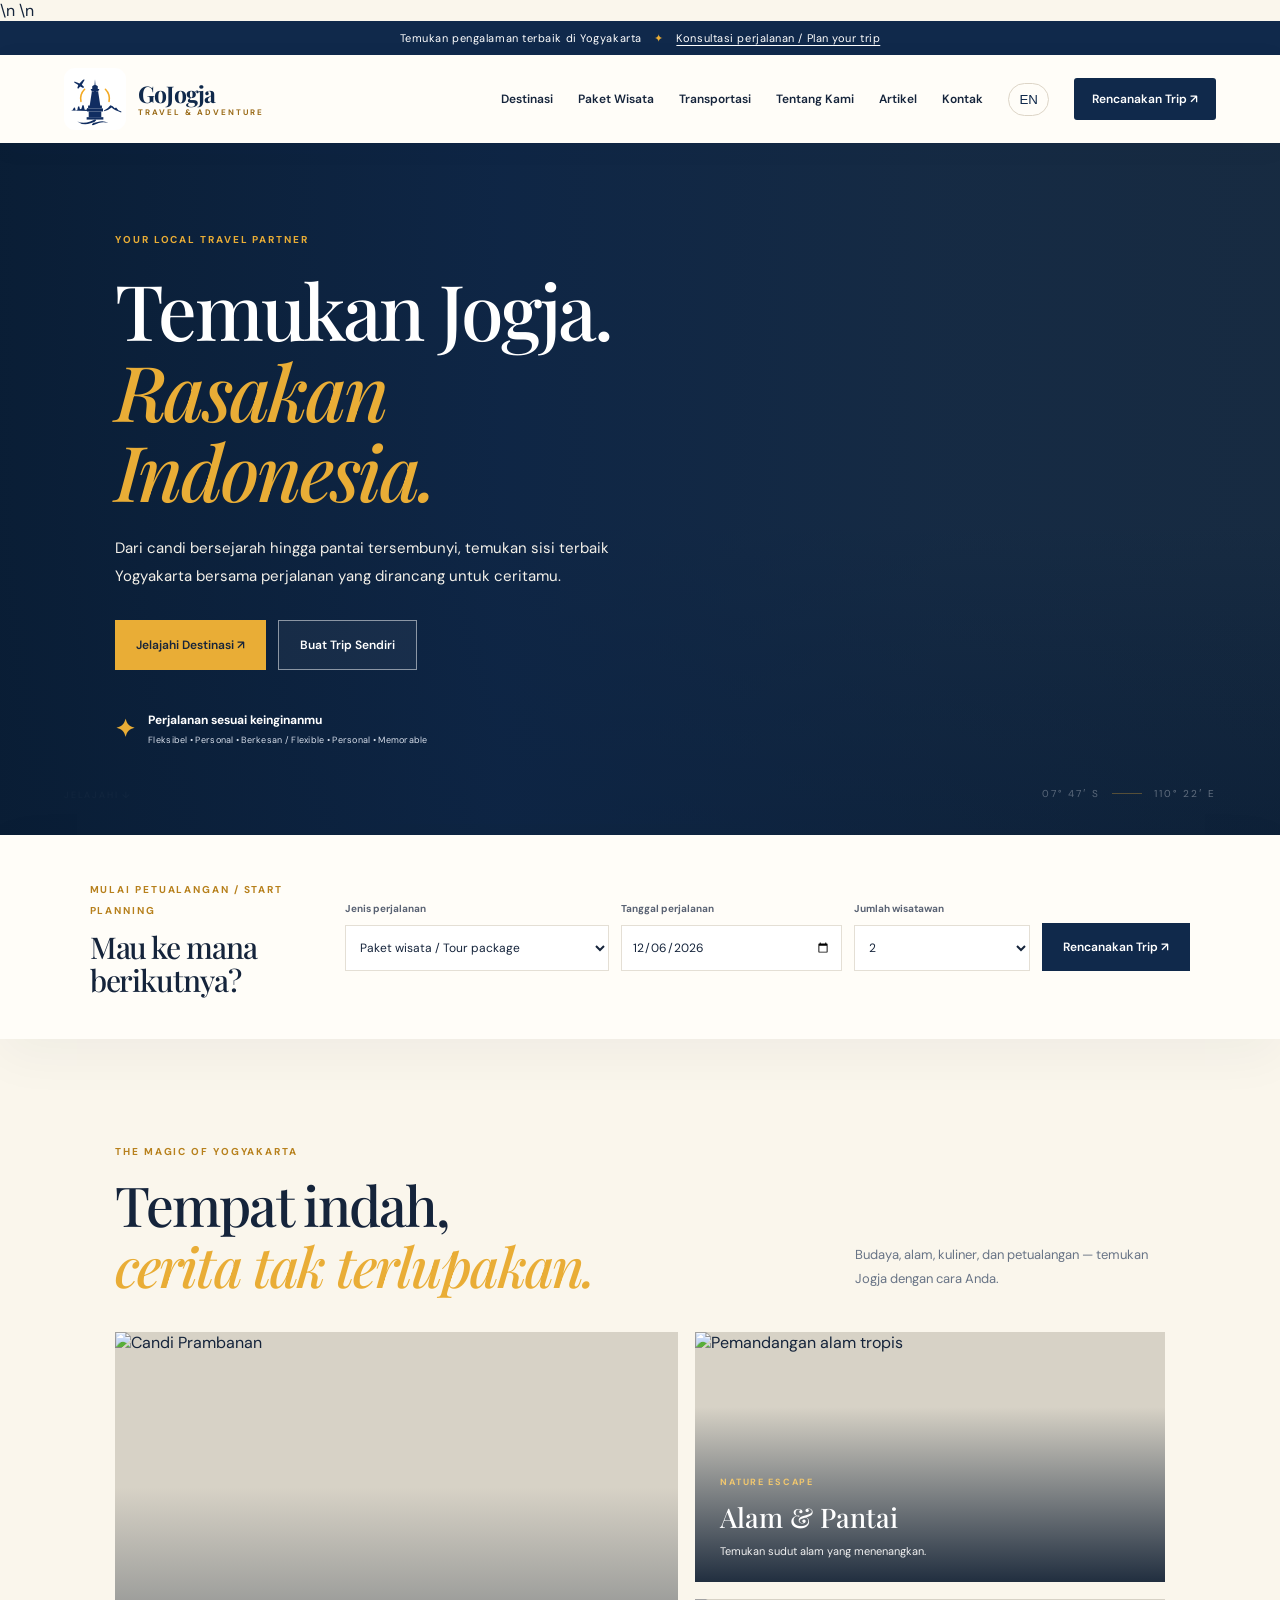
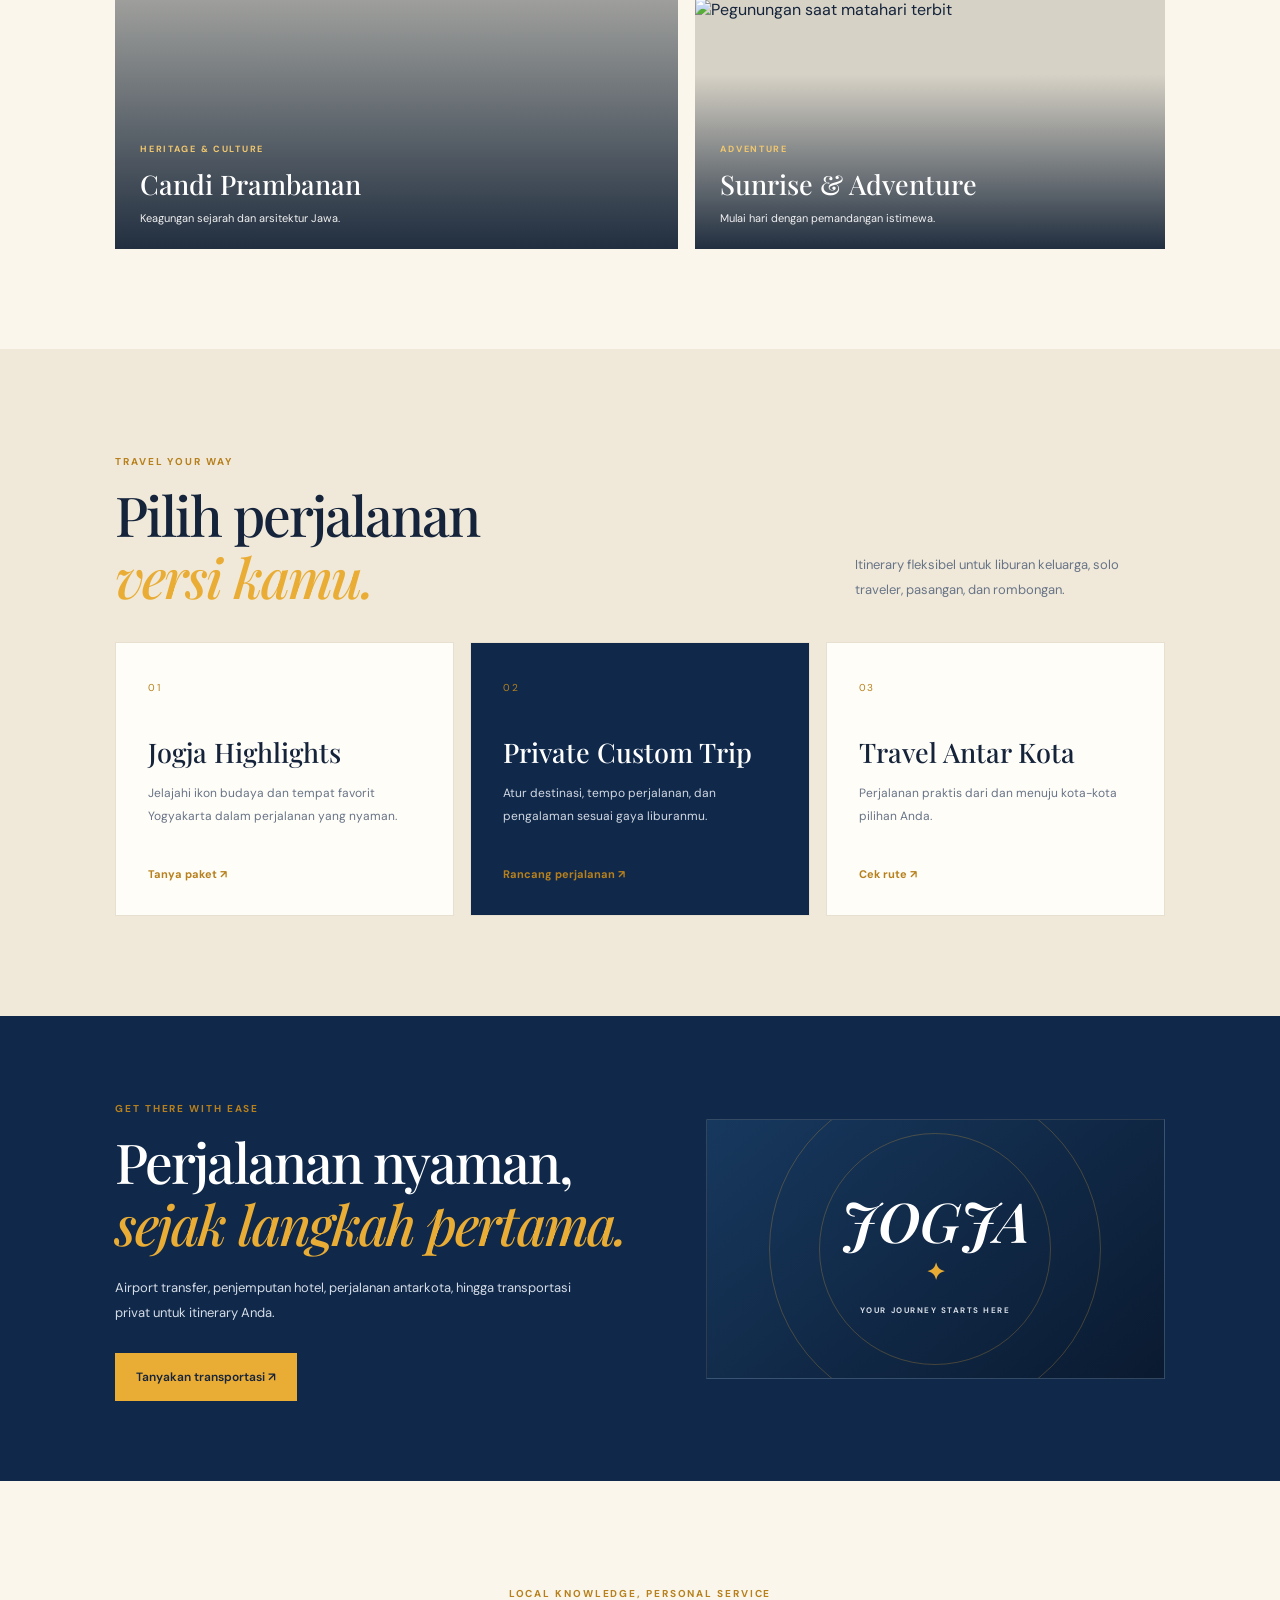
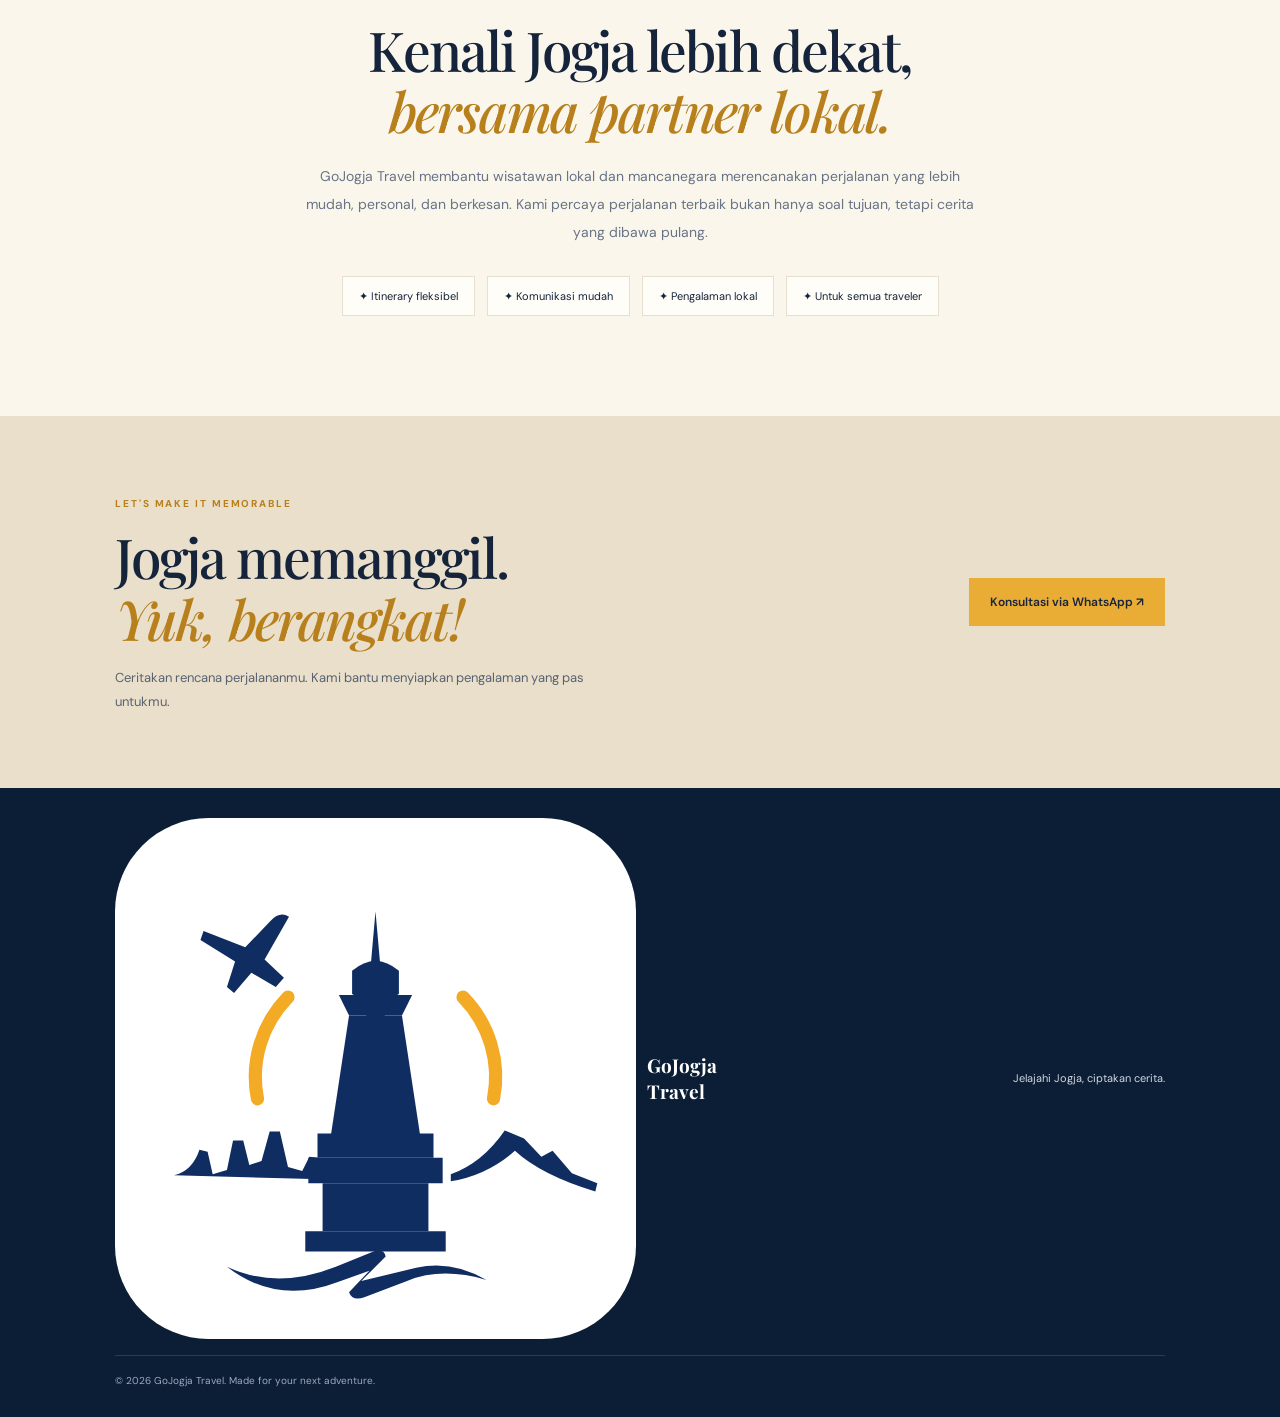
==== commit 97fe7443: "Improve homepage video fallback and metadata" ====
--- a/index.html
+++ b/index.html
@@ -5,10 +5,10 @@
 <meta name="robots" content="index,follow,max-image-preview:large">
 <link rel="canonical" href="https://gojogjatravel.web.id/">
 <link rel="icon" type="image/svg+xml" href="logo-gojogja.svg"><link rel="apple-touch-icon" href="logo-gojogja.svg">
-<meta name="theme-color" content="#10294b">
+<meta name="theme-color" content="#10294b">\n<meta name="color-scheme" content="light">
 <meta name="description" content="GoJogja Travel melayani paket wisata Jogja, private trip Yogyakarta, tour Borobudur dan Prambanan, serta travel antar kota. Rencanakan perjalanan Anda bersama kami.">
 <meta name="keywords" content="GoJogja Travel, wisata Jogja, paket wisata Jogja, tour Yogyakarta, private trip Jogja, travel antar kota, wisata Borobudur, wisata Prambanan, transportasi Yogyakarta">
-<meta name="author" content="GoJogja Travel">
+<meta name="author" content="GoJogja Travel">\n<meta name="format-detection" content="telephone=no">
 <meta property="og:type" content="website"><meta property="og:locale" content="id_ID"><meta property="og:site_name" content="GoJogja Travel"><meta property="og:url" content="https://gojogjatravel.web.id/">
 <meta property="og:image" content="https://images.unsplash.com/photo-1596402184320-417e7178b2cd?auto=format&fit=crop&w=1200&h=630&q=85"><meta property="og:title" content="GoJogja Travel | Paket Wisata Jogja & Travel Antar Kota"><meta property="og:description" content="Jelajahi Jogja dengan paket wisata, private trip, dan transportasi yang fleksibel. Konsultasikan rencana perjalanan Anda bersama GoJogja Travel.">
 <meta name="twitter:card" content="summary_large_image"><meta name="twitter:title" content="GoJogja Travel | Wisata Jogja"><meta name="twitter:description" content="Paket wisata Jogja, private trip, dan travel antar kota bersama partner lokal Anda."><meta name="twitter:image" content="https://images.unsplash.com/photo-1596402184320-417e7178b2cd?auto=format&fit=crop&w=1200&h=630&q=85">
@@ -30,7 +30,7 @@
 (()=>{try{const ad=JSON.parse(localStorage.getItem('gojogja_site_ad_v1')||'null');if(!ad||!ad.active||!ad.title)return;const root=document.getElementById('siteAd');const colors={navy:'#10294b',gold:'#e9ad36',cream:'#faf6ec'};root.style.background=colors[ad.color]||colors.navy;root.style.color=ad.color==='gold'||ad.color==='cream'?'#10294b':'#fff';document.getElementById('siteAdTitle').textContent=ad.title;document.getElementById('siteAdText').textContent=ad.text||'';const b=document.getElementById('siteAdButton');b.textContent=ad.button||'Lihat selengkapnya';b.href=/^https?:\/\//i.test(ad.url||'')?ad.url:'#contact';if(ad.url&&/^https?:\/\//i.test(ad.url)){b.target='_blank';b.rel='noopener noreferrer'}root.hidden=false}catch(e){}})();
 </script>
 <main>
-<section class="hero" id="home"><div class="hero-bg" aria-hidden="true"></div><video class="hero-video" autoplay muted loop playsinline preload="metadata" poster="https://images.unsplash.com/photo-1596402184320-417e7178b2cd?auto=format&fit=crop&w=2200&q=90" aria-hidden="true"><source src="assets/Borobudur-Tample-SnapYT.App.mp4" type="video/mp4"></video><div class="shade"></div><div class="hero-copy"><p class="eyebrow">YOUR LOCAL TRAVEL PARTNER</p><h1 data-id="Temukan Jogja.<br><em>Rasakan Indonesia.</em>" data-en="Discover Jogja.<br><em>Experience Indonesia.</em>">Temukan Jogja.<br><em>Rasakan Indonesia.</em></h1><p class="intro" data-id="Dari candi bersejarah hingga pantai tersembunyi, temukan sisi terbaik Yogyakarta bersama perjalanan yang dirancang untuk ceritamu." data-en="From ancient temples to hidden beaches, discover the best of Yogyakarta with a journey designed around your story.">Dari candi bersejarah hingga pantai tersembunyi, temukan sisi terbaik Yogyakarta bersama perjalanan yang dirancang untuk ceritamu.</p><div class="actions"><a class="btn gold" href="#destinations" data-id="Jelajahi Destinasi ↗" data-en="Explore Destinations ↗">Jelajahi Destinasi ↗</a><a class="btn glass" href="#booking" data-id="Buat Trip Sendiri" data-en="Build Your Own Trip">Buat Trip Sendiri</a></div><div class="trust"><b>✦</b><span><strong data-id="Perjalanan sesuai keinginanmu" data-en="A journey made for you">Perjalanan sesuai keinginanmu</strong><small>Fleksibel • Personal • Berkesan / Flexible • Personal • Memorable</small></span></div></div><div class="coordinates">07° 47′ S <i></i> 110° 22′ E</div><a class="scroll" href="#destinations">JELAJAHI ↓</a></section>
+<section class="hero" id="home"><div class="hero-bg" aria-hidden="true"></div><video class="hero-video" autoplay muted loop playsinline preload="none" onerror="this.style.display=\'none\'" poster="https://images.unsplash.com/photo-1596402184320-417e7178b2cd?auto=format&fit=crop&w=2200&q=90" aria-hidden="true"><source src="assets/Borobudur-Tample-SnapYT.App.mp4" type="video/mp4"></video><div class="shade"></div><div class="hero-copy"><p class="eyebrow">YOUR LOCAL TRAVEL PARTNER</p><h1 data-id="Temukan Jogja.<br><em>Rasakan Indonesia.</em>" data-en="Discover Jogja.<br><em>Experience Indonesia.</em>">Temukan Jogja.<br><em>Rasakan Indonesia.</em></h1><p class="intro" data-id="Dari candi bersejarah hingga pantai tersembunyi, temukan sisi terbaik Yogyakarta bersama perjalanan yang dirancang untuk ceritamu." data-en="From ancient temples to hidden beaches, discover the best of Yogyakarta with a journey designed around your story.">Dari candi bersejarah hingga pantai tersembunyi, temukan sisi terbaik Yogyakarta bersama perjalanan yang dirancang untuk ceritamu.</p><div class="actions"><a class="btn gold" href="#destinations" data-id="Jelajahi Destinasi ↗" data-en="Explore Destinations ↗">Jelajahi Destinasi ↗</a><a class="btn glass" href="#booking" data-id="Buat Trip Sendiri" data-en="Build Your Own Trip">Buat Trip Sendiri</a></div><div class="trust"><b>✦</b><span><strong data-id="Perjalanan sesuai keinginanmu" data-en="A journey made for you">Perjalanan sesuai keinginanmu</strong><small>Fleksibel • Personal • Berkesan / Flexible • Personal • Memorable</small></span></div></div><div class="coordinates">07° 47′ S <i></i> 110° 22′ E</div><a class="scroll" href="#destinations">JELAJAHI ↓</a></section>
 <section class="planner" id="booking"><div class="planner-title"><small>MULAI PETUALANGAN / START PLANNING</small><h2 data-id="Mau ke mana<br>berikutnya?" data-en="Where to<br>next?">Mau ke mana<br>berikutnya?</h2></div><form id="tripForm"><label><span data-id="Jenis perjalanan" data-en="Travel style">Jenis perjalanan</span><select id="service"><option>Paket wisata / Tour package</option><option>Private trip</option><option>Travel antar kota / Intercity travel</option><option>Airport transfer</option><option>Custom trip</option></select></label><label><span data-id="Tanggal perjalanan" data-en="Travel date">Tanggal perjalanan</span><input id="date" type="date" required></label><label><span data-id="Jumlah wisatawan" data-en="Travellers">Jumlah wisatawan</span><select id="people"><option>1</option><option selected>2</option><option>3–5</option><option>6–10</option><option>10+</option></select></label><button class="btn navy" type="submit">Rencanakan Trip ↗</button></form></section>
 <section class="section" id="destinations"><div class="section-head"><div><small>THE MAGIC OF YOGYAKARTA</small><h2>Tempat indah,<br><em>cerita tak terlupakan.</em></h2></div><p>Budaya, alam, kuliner, dan petualangan — temukan Jogja dengan cara Anda.</p></div><div class="dest-grid"><article class="dest dest-large"><img src="https://images.unsplash.com/photo-1596402184320-417e7178b2cd?auto=format&fit=crop&w=1200&q=85" alt="Candi Prambanan"><div><small>HERITAGE & CULTURE</small><h3>Candi Prambanan</h3><p>Keagungan sejarah dan arsitektur Jawa.</p></div></article><article class="dest"><img src="https://images.unsplash.com/photo-1518548419970-58e3b4079ab2?auto=format&fit=crop&w=900&q=85" alt="Pemandangan alam tropis"><div><small>NATURE ESCAPE</small><h3>Alam & Pantai</h3><p>Temukan sudut alam yang menenangkan.</p></div></article><article class="dest"><img src="https://images.unsplash.com/photo-1519681393784-d120267933ba?auto=format&fit=crop&w=900&q=85" alt="Pegunungan saat matahari terbit"><div><small>ADVENTURE</small><h3>Sunrise & Adventure</h3><p>Mulai hari dengan pemandangan istimewa.</p></div></article></div></section>
 <section class="packages section" id="packages"><div class="section-head"><div><small>TRAVEL YOUR WAY</small><h2>Pilih perjalanan<br><em>versi kamu.</em></h2></div><p>Itinerary fleksibel untuk liburan keluarga, solo traveler, pasangan, dan rombongan.</p></div><div class="package-grid"><article class="package"><span class="num">01</span><h3>Jogja Highlights</h3><p>Jelajahi ikon budaya dan tempat favorit Yogyakarta dalam perjalanan yang nyaman.</p><a href="#contact">Tanya paket ↗</a></article><article class="package featured"><span class="num">02</span><h3>Private Custom Trip</h3><p>Atur destinasi, tempo perjalanan, dan pengalaman sesuai gaya liburanmu.</p><a href="#contact">Rancang perjalanan ↗</a></article><article class="package"><span class="num">03</span><h3>Travel Antar Kota</h3><p>Perjalanan praktis dari dan menuju kota-kota pilihan Anda.</p><a href="#contact">Cek rute ↗</a></article></div></section>
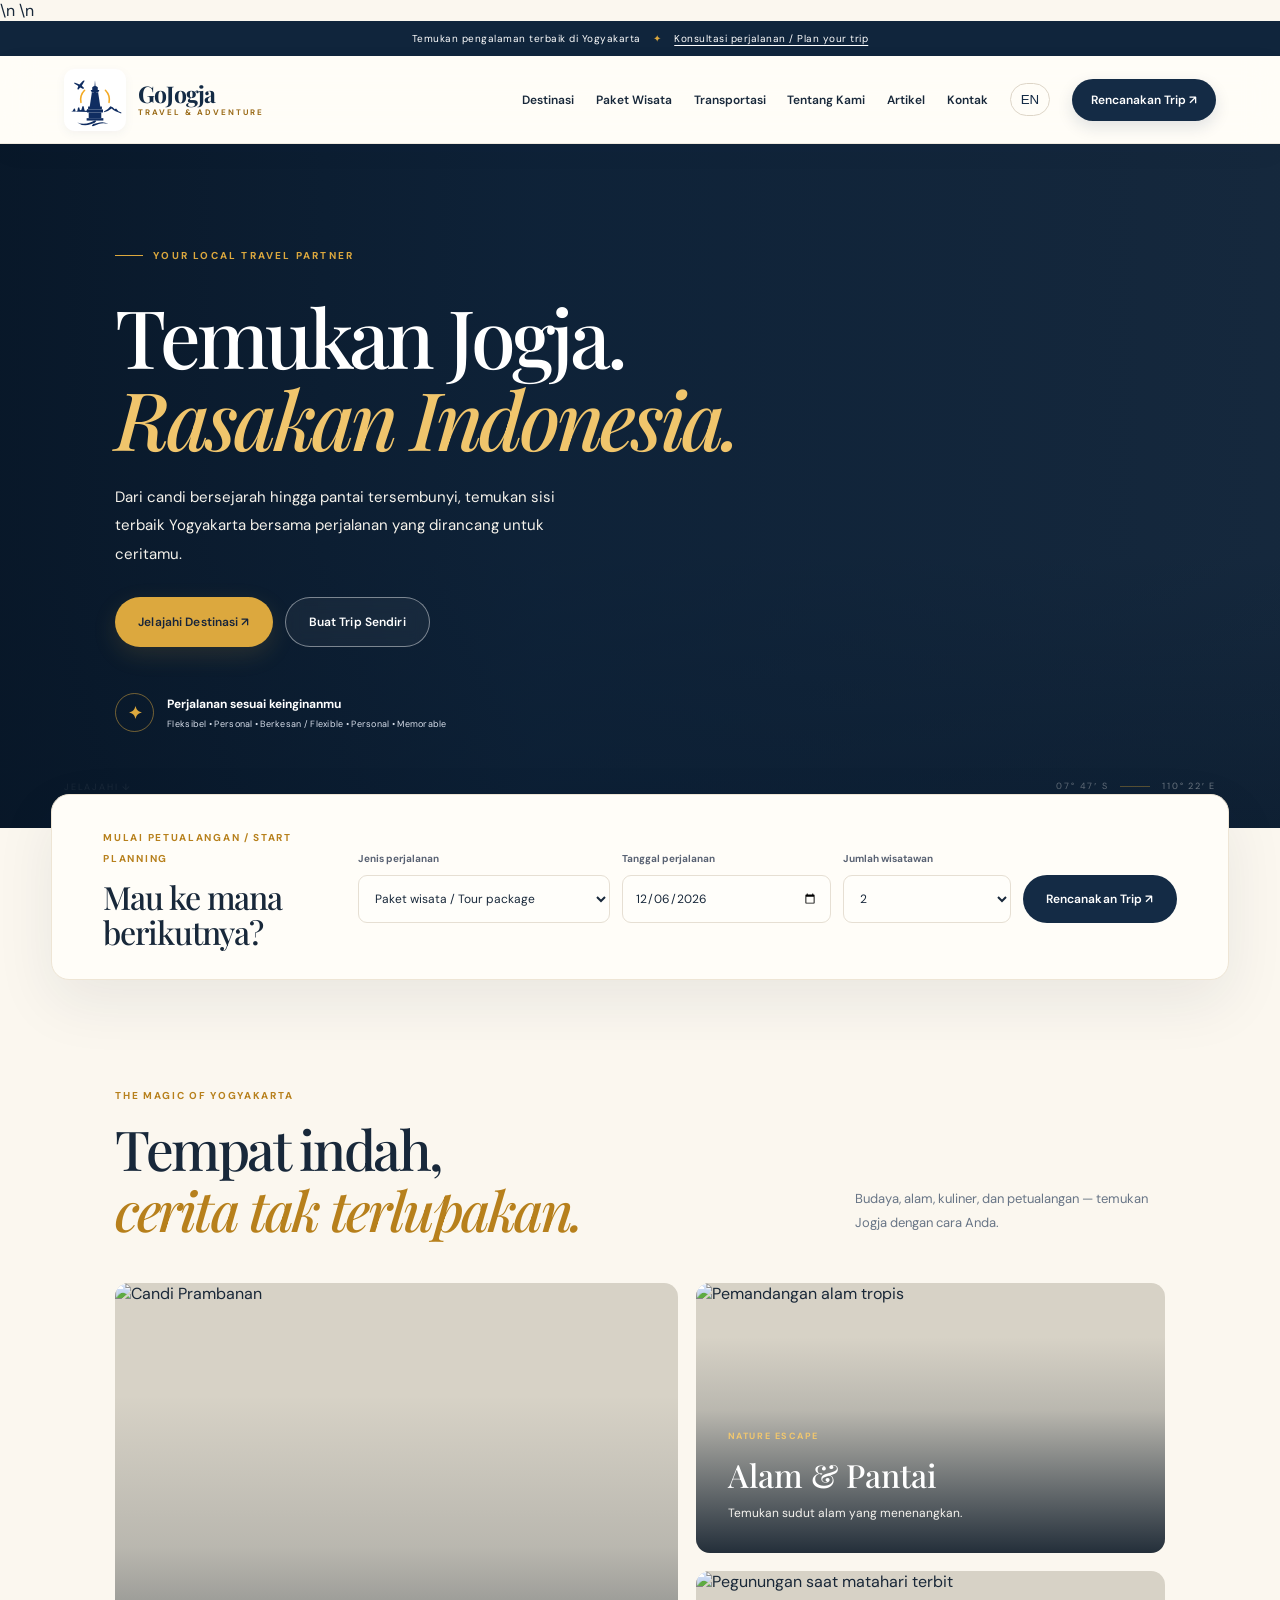
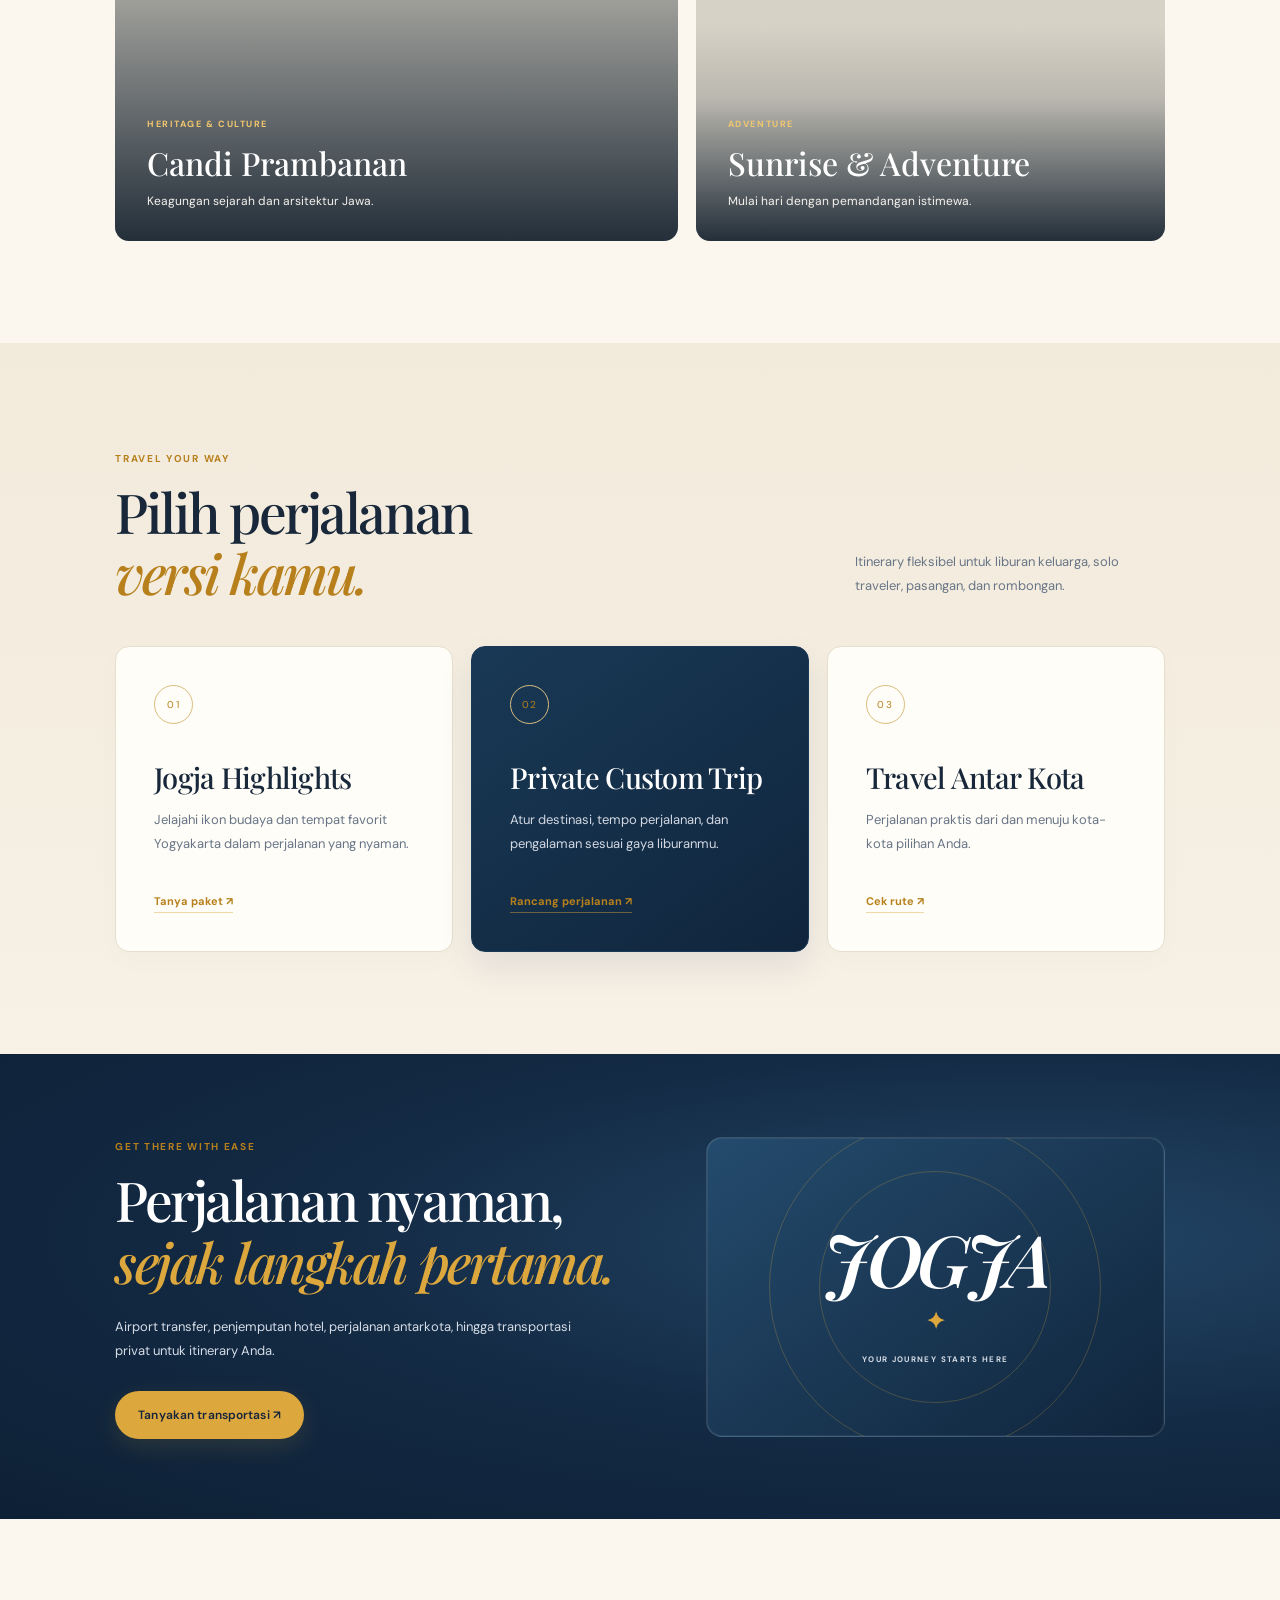
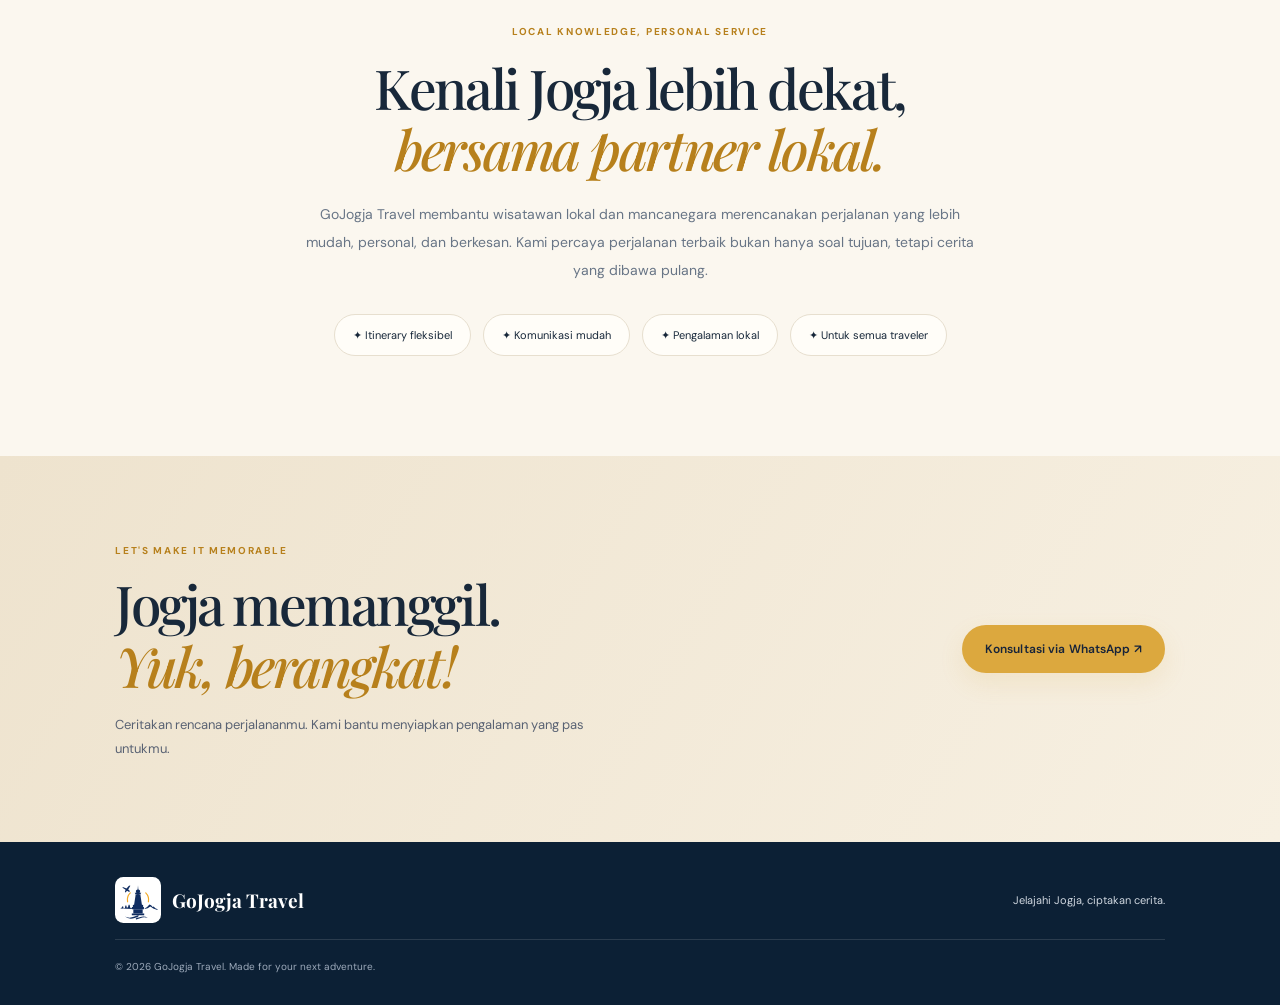
==== commit 8c50135c: "Refresh stylesheet cache for visible redesign" ====
--- a/index.html
+++ b/index.html
@@ -14,7 +14,7 @@
 <meta name="twitter:card" content="summary_large_image"><meta name="twitter:title" content="GoJogja Travel | Wisata Jogja"><meta name="twitter:description" content="Paket wisata Jogja, private trip, dan travel antar kota bersama partner lokal Anda."><meta name="twitter:image" content="https://images.unsplash.com/photo-1596402184320-417e7178b2cd?auto=format&fit=crop&w=1200&h=630&q=85">
 <title>GoJogja Travel | Paket Wisata Jogja, Private Trip & Travel Antar Kota</title>
 <script type="application/ld+json">{"@context":"https://schema.org","@type":"TravelAgency","name":"GoJogja Travel","url":"https://gojogjatravel.web.id/","description":"Paket wisata Yogyakarta, private trip, dan layanan travel antar kota.","areaServed":[{"@type":"City","name":"Yogyakarta"},{"@type":"AdministrativeArea","name":"Daerah Istimewa Yogyakarta"}],"availableLanguage":["Indonesian","English"],"sameAs":["https://gojogjatravel.web.id/"]}</script>
-<link rel="stylesheet" href="style.css">
+<link rel="stylesheet" href="style.css?v=20261020-premium-refresh">
 <script>(()=>{try{const u=new URL(window.location.href);if(u.searchParams.has('utm_source')&&u.searchParams.get('utm_source')==='chatgpt.com'){u.searchParams.delete('utm_source');window.history.replaceState({},document.title,u.pathname+(u.search?u.search:''))}}catch(e){}})();</script>
 </head>
 <body>
--- a/style.css
+++ b/style.css
@@ -5,3 +5,114 @@
 
 /* GoJogja Travel brand refinements */
 .brand{gap:12px;text-decoration:none}.brand .brand-symbol{flex:0 0 auto;width:48px;height:48px;border:2px solid var(--gold);border-radius:50%;display:grid;place-items:center;font-family:"Playfair Display",serif;font-size:19px;font-weight:700;letter-spacing:-2px;color:var(--navy);background:linear-gradient(145deg,#fffdf7,#f0e3c4);box-shadow:0 3px 12px #10294b12}.brand-wordmark{display:flex!important;flex-direction:column;gap:2px;line-height:1.05;color:var(--navy)}.brand-wordmark strong{font-family:"Playfair Display",serif;font-size:23px;letter-spacing:-.8px}.brand-wordmark small{font-size:8px;letter-spacing:2px;font-weight:700;color:#9a6b18}footer .footer-brand{gap:11px}footer .footer-brand .brand-symbol{flex:0 0 auto;background:linear-gradient(145deg,#fffdf7,#f0e3c4);color:var(--navy);border-color:var(--gold)}footer .footer-brand>span:last-child{font-family:"Playfair Display",serif;font-size:19px}@media(max-width:700px){.brand .brand-symbol{width:44px;height:44px}.brand-wordmark strong{font-size:21px}.brand-wordmark small{font-size:7px;letter-spacing:1.6px}}
+
+
+/* Visual refresh: editorial premium travel experience */
+:root{--navy:#142b45;--gold:#dca83e;--cream:#fbf7ef;--ink:#18283a;--muted:#687586;--line:#e9e1d3}
+body{background:var(--cream);-webkit-font-smoothing:antialiased}
+.topbar{background:#10253c;padding:11px 5vw;font-size:10px}
+.header{background:rgba(255,253,248,.94);backdrop-filter:blur(16px);border-bottom:1px solid #e9e1d3a8;box-shadow:0 8px 28px #10294b08}
+.brand img{filter:drop-shadow(0 3px 4px #10294b0c)}
+nav{gap:clamp(12px,1.7vw,25px)}
+nav>a:not(.navbutton){position:relative;transition:color .2s}
+nav>a:not(.navbutton):after{content:"";position:absolute;left:0;right:100%;bottom:-7px;height:1px;background:var(--gold);transition:right .2s}
+nav>a:not(.navbutton):hover:after{right:0}
+.navbutton{border-radius:999px;padding:13px 19px;box-shadow:0 6px 16px #10294b20;transition:transform .2s,background .2s}
+.navbutton:hover{transform:translateY(-2px);background:#203e60}
+.hero{min-height:min(760px,78vw);min-height:clamp(610px,76vh,790px);isolation:isolate}
+.hero-bg{background-position:center 45%;filter:saturate(.9)}
+.hero-video{filter:saturate(.88)}
+.shade{background:linear-gradient(90deg,rgba(7,22,39,.91) 0%,rgba(11,31,53,.75) 42%,rgba(12,31,51,.24) 100%),linear-gradient(0deg,rgba(7,22,39,.52),transparent 40%)}
+.hero-copy{max-width:790px;padding-left:clamp(6vw,9vw,150px)}
+.eyebrow{display:inline-flex;align-items:center;gap:10px;letter-spacing:.22em}
+.eyebrow:before{content:"";width:28px;height:1px;background:var(--gold)}
+h1{font-size:clamp(50px,6.3vw,88px);line-height:1.02;letter-spacing:-.045em}
+.hero h1 em{color:#f0c56c}
+.intro{font-size:15px;max-width:490px;color:#f5f2eb}
+.btn{border-radius:999px;padding:16px 23px;letter-spacing:.01em}
+.btn.gold{box-shadow:0 8px 24px #dca83e24}
+.btn.gold:hover{background:#efbd55}
+.glass{backdrop-filter:blur(8px);border-color:#ffffff70}
+.trust{padding-top:4px}
+.trust>b{display:grid;place-items:center;width:39px;height:39px;border:1px solid #dca83e80;border-radius:50%;font-size:17px}
+.coordinates,.scroll{font-size:9px}
+.planner{max-width:1320px;width:92%;margin:-34px auto 0;border-radius:18px;padding:30px clamp(24px,4vw,58px);box-shadow:0 22px 60px #142b4514;border:1px solid #eee5d5}
+.planner-title small,.section small,.transport small,.about>small,.contact small{letter-spacing:.17em}
+.planner h2{font-size:32px}
+.planner select,.planner input{border-radius:9px;padding:14px 12px;border-color:#e6dfd3;background:#fffefa;outline:none;transition:border-color .2s,box-shadow .2s}
+.planner select:focus,.planner input:focus{border-color:#dca83e;box-shadow:0 0 0 3px #dca83e20}
+.planner .btn{white-space:nowrap}
+.section{padding-top:clamp(76px,8vw,118px);padding-bottom:clamp(76px,8vw,118px)}
+.section-head{margin-bottom:42px}
+.section-head h2,.transport h2,.about h2,.contact h2{letter-spacing:-.045em}
+.section-head h2 em{color:#b7801c}
+.section-head p{font-size:13px}
+.dest-grid{gap:18px;grid-template-rows:270px 270px}
+.dest{border-radius:14px;isolation:isolate}
+.dest img{filter:saturate(.9);transition:transform .7s cubic-bezier(.2,.75,.2,1),filter .4s}
+.dest:hover img{transform:scale(1.055);filter:saturate(1.08)}
+.dest:after{inset:20% 0 0;background:linear-gradient(180deg,transparent 0%,rgba(6,20,35,.14) 34%,rgba(6,20,35,.86) 100%)}
+.dest>div{left:clamp(20px,2.5vw,32px);bottom:clamp(20px,2.5vw,32px);right:22px}
+.dest h3{font-size:clamp(24px,2.5vw,32px)}
+.dest p{font-size:12px;color:#f5f3ee}
+.packages{background:linear-gradient(180deg,#f2eadb 0%,#f7f1e6 100%)}
+.package-grid{gap:18px}
+.package{position:relative;border-radius:14px;padding:clamp(25px,3vw,38px);min-height:285px;border:1px solid #e7dece;box-shadow:0 8px 28px #10294b05;transition:transform .25s,box-shadow .25s}
+.package:hover{transform:translateY(-5px);box-shadow:0 18px 36px #10294b10}
+.package.featured{background:linear-gradient(145deg,#193956,#10253c);border-color:#193956;box-shadow:0 15px 34px #10294b18}
+.package .num{display:inline-flex;width:39px;height:39px;align-items:center;justify-content:center;border:1px solid #d9bd7e;border-radius:50%;font-size:10px}
+.package h3{font-size:29px;margin-top:34px;letter-spacing:-.025em}
+.package p{font-size:13px;line-height:1.85}
+.package a{display:inline-flex;align-items:center;gap:7px;padding-bottom:4px;border-bottom:1px solid #dca83e70}
+.transport{position:relative;overflow:hidden;background:radial-gradient(ellipse at 80% 40%,#234667 0%,#142b45 47%,#0d2035 100%)}
+.transport-art{border-radius:16px;background:linear-gradient(145deg,#244b6d,#10253c);min-height:300px;box-shadow:inset 0 0 0 1px #ffffff10}
+.transport-art:before,.transport-art:after{border-color:#dca83e40}
+.transport-art span{font-size:clamp(48px,6vw,72px);letter-spacing:-.06em}
+.about{padding-top:100px;padding-bottom:100px}
+.about h2 em{color:#b7801c}
+.values span{border-radius:999px;background:#fffdf8;padding:13px 18px;border-color:#e7dfcf;transition:transform .2s,border-color .2s}
+.values span:hover{transform:translateY(-2px);border-color:#dca83e}
+.contact{background:linear-gradient(120deg,#eee3ce,#f7f0e2);padding-top:82px;padding-bottom:82px}
+.contact .btn{box-shadow:0 10px 25px #dca83e22}
+footer{background:#0c2035;padding-top:35px;padding-bottom:30px}
+footer .footer-brand img{width:46px;height:46px;object-fit:contain}
+footer>span{line-height:1.7}
+:focus-visible{outline:3px solid #dca83e;outline-offset:3px}
+@media(max-width:950px){.hero-copy{padding-left:7vw}.planner{width:94%;padding:28px}.dest-grid{grid-template-rows:240px 240px}}
+@media(max-width:700px){
+ .topbar{font-size:9px;line-height:1.6}
+ .header{box-shadow:0 4px 18px #10294b0c}
+ nav{border-top:1px solid var(--line);border-radius:0 0 16px 16px;padding:23px 6vw 26px}
+ nav>a:not(.navbutton){padding:3px 0}
+ nav>a:not(.navbutton):after{display:none}
+ .hero{min-height:680px;min-height:78svh}
+ .hero-bg{background-position:56% center}
+ .shade{background:linear-gradient(90deg,rgba(7,22,39,.84),rgba(7,22,39,.4)),linear-gradient(0deg,rgba(7,22,39,.5),transparent 55%)}
+ .hero-copy{padding:70px 6vw 105px}
+ .hero h1{font-size:clamp(44px,11.7vw,64px);line-height:1.04;margin:20px 0}
+ .intro{font-size:13px;line-height:1.8}
+ .actions{gap:10px;margin:25px 0 32px}
+ .btn{font-size:11px;padding:14px 17px}
+ .planner{width:92%;margin-top:-26px;padding:26px 20px;border-radius:14px}
+ .planner-title{display:flex;align-items:center;justify-content:space-between;gap:18px}
+ .planner-title small{max-width:145px;line-height:1.6;font-size:8px}
+ .planner h2{font-size:27px;flex-shrink:0}
+ .planner form{gap:11px}
+ .planner label{font-size:10px}
+ .planner select,.planner input{font-size:11px;padding:13px 9px}
+ .section{padding:68px 6vw}
+ .section-head{margin-bottom:28px}
+ .section-head h2,.transport h2,.about h2,.contact h2{font-size:clamp(35px,9vw,45px)}
+ .dest-grid{gap:13px;grid-template-rows:270px 210px 210px}
+ .dest{border-radius:12px}
+ .dest h3{font-size:27px}
+ .package-grid{gap:13px}
+ .package{border-radius:12px;padding:25px;min-height:0}
+ .package h3{font-size:27px;margin:24px 0 12px}
+ .package p{font-size:12px;margin-bottom:20px}
+ .transport{gap:28px;padding:58px 6vw}
+ .transport-art{min-height:220px}
+ .contact{padding:56px 6vw}
+ footer{padding:27px 6vw}
+}
+@media(prefers-reduced-motion:reduce){*,*::before,*::after{scroll-behavior:auto!important;animation-duration:.01ms!important;animation-iteration-count:1!important;transition-duration:.01ms!important}}
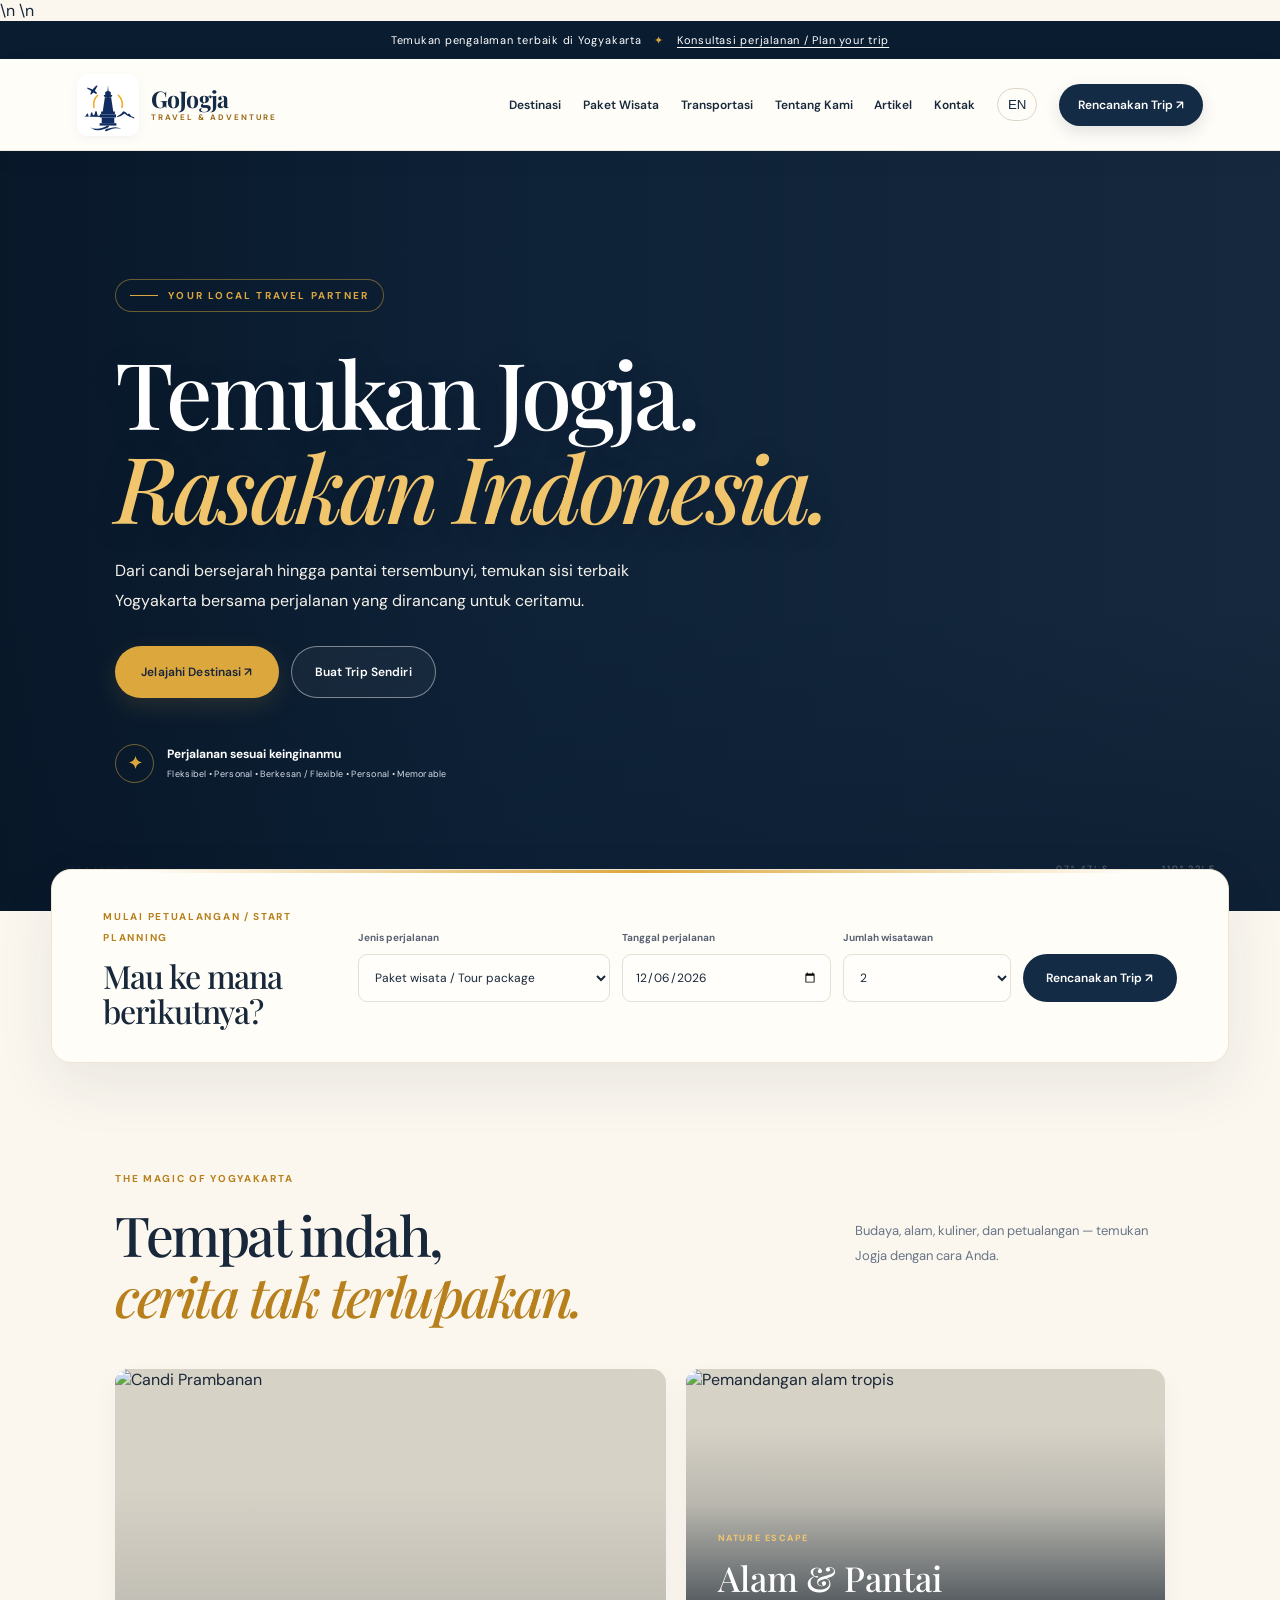
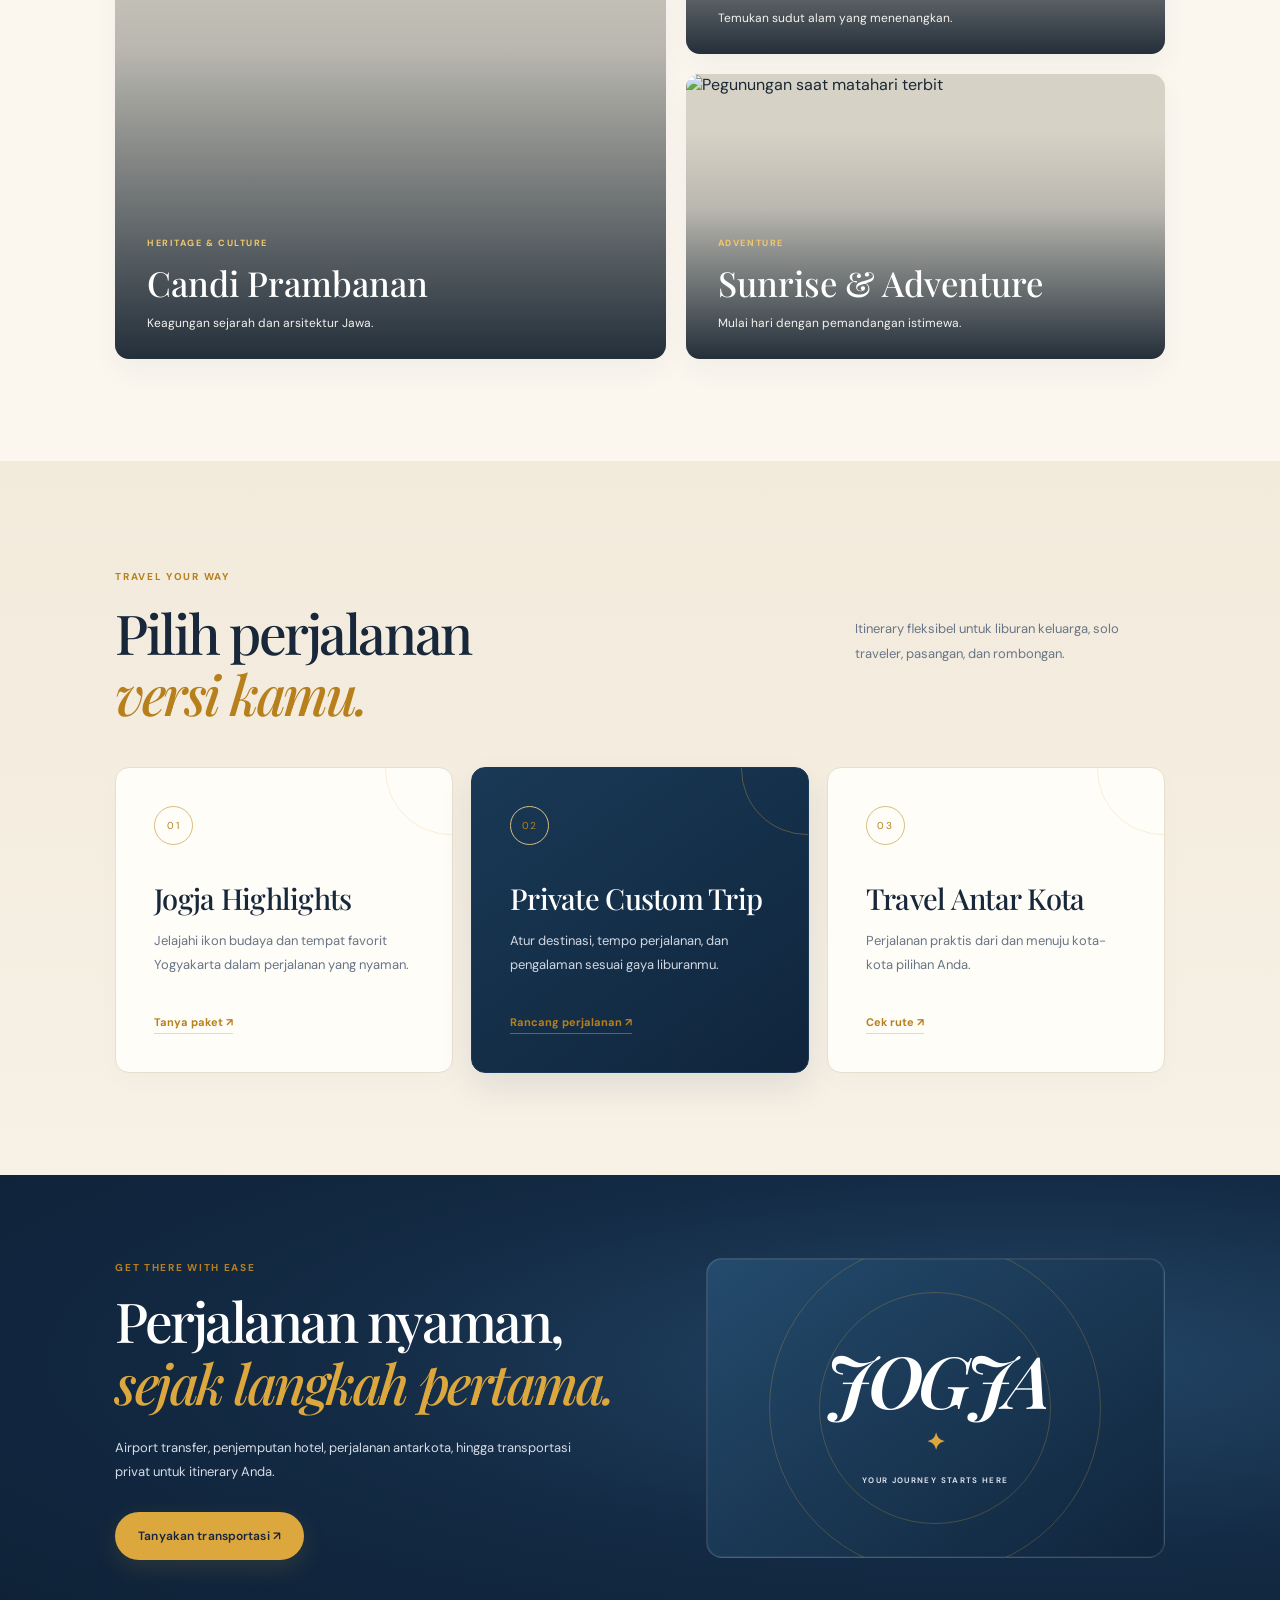
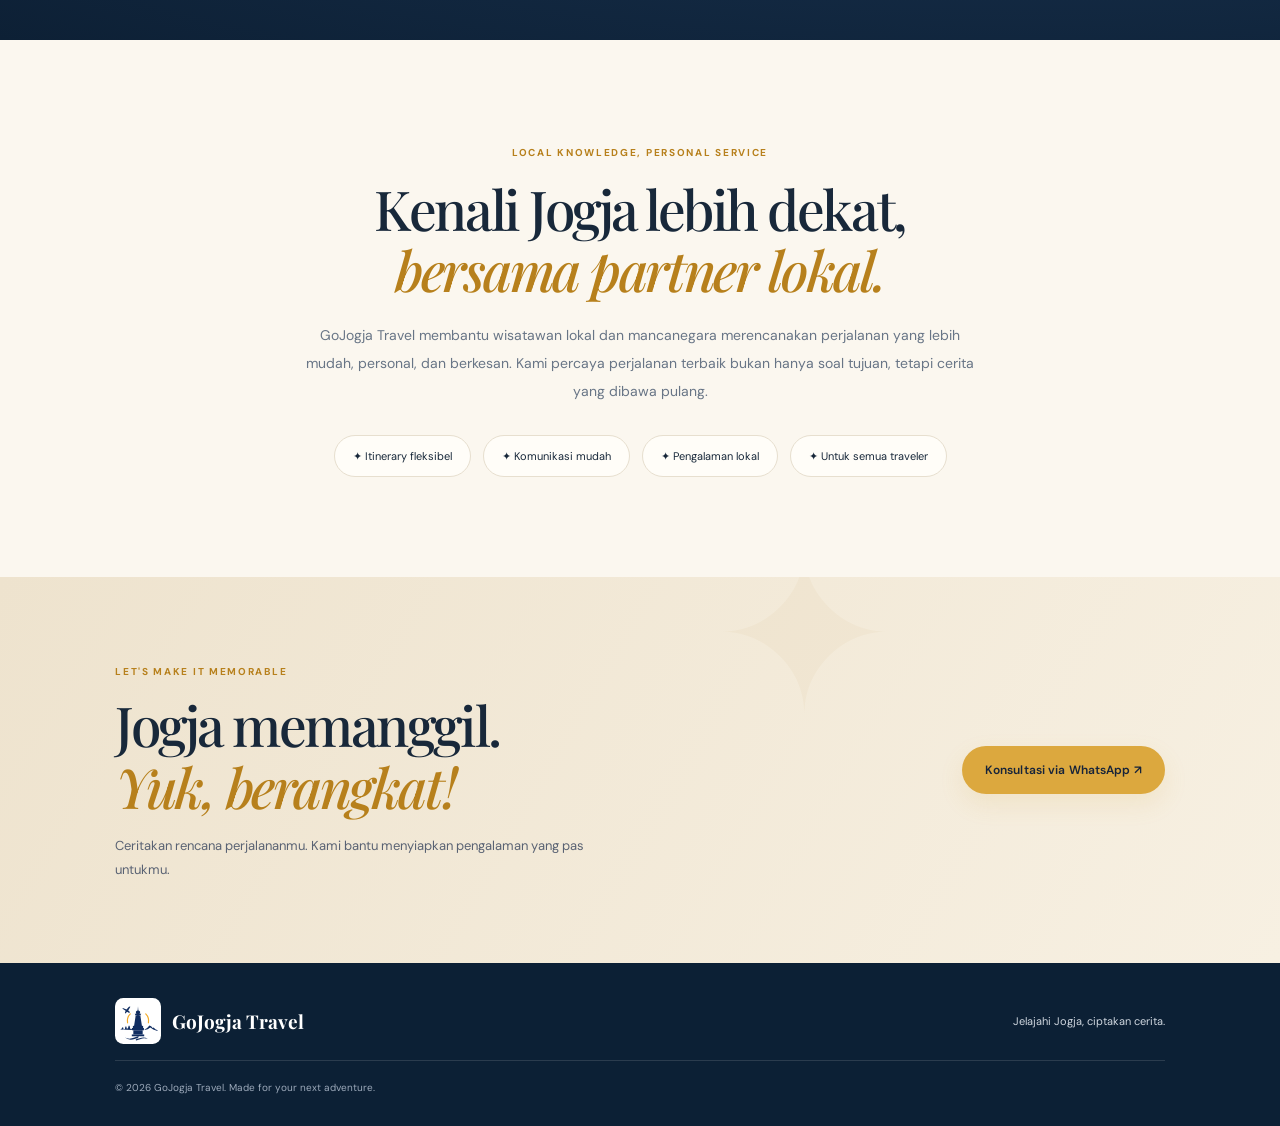
==== commit cfd595bc: "Fix hero video fallback and refresh homepage assets" ====
--- a/index.html
+++ b/index.html
@@ -14,7 +14,7 @@
 <meta name="twitter:card" content="summary_large_image"><meta name="twitter:title" content="GoJogja Travel | Wisata Jogja"><meta name="twitter:description" content="Paket wisata Jogja, private trip, dan travel antar kota bersama partner lokal Anda."><meta name="twitter:image" content="https://images.unsplash.com/photo-1596402184320-417e7178b2cd?auto=format&fit=crop&w=1200&h=630&q=85">
 <title>GoJogja Travel | Paket Wisata Jogja, Private Trip & Travel Antar Kota</title>
 <script type="application/ld+json">{"@context":"https://schema.org","@type":"TravelAgency","name":"GoJogja Travel","url":"https://gojogjatravel.web.id/","description":"Paket wisata Yogyakarta, private trip, dan layanan travel antar kota.","areaServed":[{"@type":"City","name":"Yogyakarta"},{"@type":"AdministrativeArea","name":"Daerah Istimewa Yogyakarta"}],"availableLanguage":["Indonesian","English"],"sameAs":["https://gojogjatravel.web.id/"]}</script>
-<link rel="stylesheet" href="style.css?v=20261020-premium-refresh">
+<link rel="stylesheet" href="style.css?v=20261020-video-fix">
 <script>(()=>{try{const u=new URL(window.location.href);if(u.searchParams.has('utm_source')&&u.searchParams.get('utm_source')==='chatgpt.com'){u.searchParams.delete('utm_source');window.history.replaceState({},document.title,u.pathname+(u.search?u.search:''))}}catch(e){}})();</script>
 </head>
 <body>
@@ -30,7 +30,7 @@
 (()=>{try{const ad=JSON.parse(localStorage.getItem('gojogja_site_ad_v1')||'null');if(!ad||!ad.active||!ad.title)return;const root=document.getElementById('siteAd');const colors={navy:'#10294b',gold:'#e9ad36',cream:'#faf6ec'};root.style.background=colors[ad.color]||colors.navy;root.style.color=ad.color==='gold'||ad.color==='cream'?'#10294b':'#fff';document.getElementById('siteAdTitle').textContent=ad.title;document.getElementById('siteAdText').textContent=ad.text||'';const b=document.getElementById('siteAdButton');b.textContent=ad.button||'Lihat selengkapnya';b.href=/^https?:\/\//i.test(ad.url||'')?ad.url:'#contact';if(ad.url&&/^https?:\/\//i.test(ad.url)){b.target='_blank';b.rel='noopener noreferrer'}root.hidden=false}catch(e){}})();
 </script>
 <main>
-<section class="hero" id="home"><div class="hero-bg" aria-hidden="true"></div><video class="hero-video" autoplay muted loop playsinline preload="none" onerror="this.style.display=\'none\'" poster="https://images.unsplash.com/photo-1596402184320-417e7178b2cd?auto=format&fit=crop&w=2200&q=90" aria-hidden="true"><source src="assets/Borobudur-Tample-SnapYT.App.mp4" type="video/mp4"></video><div class="shade"></div><div class="hero-copy"><p class="eyebrow">YOUR LOCAL TRAVEL PARTNER</p><h1 data-id="Temukan Jogja.<br><em>Rasakan Indonesia.</em>" data-en="Discover Jogja.<br><em>Experience Indonesia.</em>">Temukan Jogja.<br><em>Rasakan Indonesia.</em></h1><p class="intro" data-id="Dari candi bersejarah hingga pantai tersembunyi, temukan sisi terbaik Yogyakarta bersama perjalanan yang dirancang untuk ceritamu." data-en="From ancient temples to hidden beaches, discover the best of Yogyakarta with a journey designed around your story.">Dari candi bersejarah hingga pantai tersembunyi, temukan sisi terbaik Yogyakarta bersama perjalanan yang dirancang untuk ceritamu.</p><div class="actions"><a class="btn gold" href="#destinations" data-id="Jelajahi Destinasi ↗" data-en="Explore Destinations ↗">Jelajahi Destinasi ↗</a><a class="btn glass" href="#booking" data-id="Buat Trip Sendiri" data-en="Build Your Own Trip">Buat Trip Sendiri</a></div><div class="trust"><b>✦</b><span><strong data-id="Perjalanan sesuai keinginanmu" data-en="A journey made for you">Perjalanan sesuai keinginanmu</strong><small>Fleksibel • Personal • Berkesan / Flexible • Personal • Memorable</small></span></div></div><div class="coordinates">07° 47′ S <i></i> 110° 22′ E</div><a class="scroll" href="#destinations">JELAJAHI ↓</a></section>
+<section class="hero" id="home"><div class="hero-bg" aria-hidden="true"></div><video class="hero-video" autoplay muted loop playsinline preload="none" onerror="this.style.display='none'" poster="https://images.unsplash.com/photo-1596402184320-417e7178b2cd?auto=format&fit=crop&w=2200&q=90" aria-hidden="true"><source src="assets/Borobudur-Tample-SnapYT.App.mp4" type="video/mp4"></video><div class="shade"></div><div class="hero-copy"><p class="eyebrow">YOUR LOCAL TRAVEL PARTNER</p><h1 data-id="Temukan Jogja.<br><em>Rasakan Indonesia.</em>" data-en="Discover Jogja.<br><em>Experience Indonesia.</em>">Temukan Jogja.<br><em>Rasakan Indonesia.</em></h1><p class="intro" data-id="Dari candi bersejarah hingga pantai tersembunyi, temukan sisi terbaik Yogyakarta bersama perjalanan yang dirancang untuk ceritamu." data-en="From ancient temples to hidden beaches, discover the best of Yogyakarta with a journey designed around your story.">Dari candi bersejarah hingga pantai tersembunyi, temukan sisi terbaik Yogyakarta bersama perjalanan yang dirancang untuk ceritamu.</p><div class="actions"><a class="btn gold" href="#destinations" data-id="Jelajahi Destinasi ↗" data-en="Explore Destinations ↗">Jelajahi Destinasi ↗</a><a class="btn glass" href="#booking" data-id="Buat Trip Sendiri" data-en="Build Your Own Trip">Buat Trip Sendiri</a></div><div class="trust"><b>✦</b><span><strong data-id="Perjalanan sesuai keinginanmu" data-en="A journey made for you">Perjalanan sesuai keinginanmu</strong><small>Fleksibel • Personal • Berkesan / Flexible • Personal • Memorable</small></span></div></div><div class="coordinates">07° 47′ S <i></i> 110° 22′ E</div><a class="scroll" href="#destinations">JELAJAHI ↓</a></section>
 <section class="planner" id="booking"><div class="planner-title"><small>MULAI PETUALANGAN / START PLANNING</small><h2 data-id="Mau ke mana<br>berikutnya?" data-en="Where to<br>next?">Mau ke mana<br>berikutnya?</h2></div><form id="tripForm"><label><span data-id="Jenis perjalanan" data-en="Travel style">Jenis perjalanan</span><select id="service"><option>Paket wisata / Tour package</option><option>Private trip</option><option>Travel antar kota / Intercity travel</option><option>Airport transfer</option><option>Custom trip</option></select></label><label><span data-id="Tanggal perjalanan" data-en="Travel date">Tanggal perjalanan</span><input id="date" type="date" required></label><label><span data-id="Jumlah wisatawan" data-en="Travellers">Jumlah wisatawan</span><select id="people"><option>1</option><option selected>2</option><option>3–5</option><option>6–10</option><option>10+</option></select></label><button class="btn navy" type="submit">Rencanakan Trip ↗</button></form></section>
 <section class="section" id="destinations"><div class="section-head"><div><small>THE MAGIC OF YOGYAKARTA</small><h2>Tempat indah,<br><em>cerita tak terlupakan.</em></h2></div><p>Budaya, alam, kuliner, dan petualangan — temukan Jogja dengan cara Anda.</p></div><div class="dest-grid"><article class="dest dest-large"><img src="https://images.unsplash.com/photo-1596402184320-417e7178b2cd?auto=format&fit=crop&w=1200&q=85" alt="Candi Prambanan"><div><small>HERITAGE & CULTURE</small><h3>Candi Prambanan</h3><p>Keagungan sejarah dan arsitektur Jawa.</p></div></article><article class="dest"><img src="https://images.unsplash.com/photo-1518548419970-58e3b4079ab2?auto=format&fit=crop&w=900&q=85" alt="Pemandangan alam tropis"><div><small>NATURE ESCAPE</small><h3>Alam & Pantai</h3><p>Temukan sudut alam yang menenangkan.</p></div></article><article class="dest"><img src="https://images.unsplash.com/photo-1519681393784-d120267933ba?auto=format&fit=crop&w=900&q=85" alt="Pegunungan saat matahari terbit"><div><small>ADVENTURE</small><h3>Sunrise & Adventure</h3><p>Mulai hari dengan pemandangan istimewa.</p></div></article></div></section>
 <section class="packages section" id="packages"><div class="section-head"><div><small>TRAVEL YOUR WAY</small><h2>Pilih perjalanan<br><em>versi kamu.</em></h2></div><p>Itinerary fleksibel untuk liburan keluarga, solo traveler, pasangan, dan rombongan.</p></div><div class="package-grid"><article class="package"><span class="num">01</span><h3>Jogja Highlights</h3><p>Jelajahi ikon budaya dan tempat favorit Yogyakarta dalam perjalanan yang nyaman.</p><a href="#contact">Tanya paket ↗</a></article><article class="package featured"><span class="num">02</span><h3>Private Custom Trip</h3><p>Atur destinasi, tempo perjalanan, dan pengalaman sesuai gaya liburanmu.</p><a href="#contact">Rancang perjalanan ↗</a></article><article class="package"><span class="num">03</span><h3>Travel Antar Kota</h3><p>Perjalanan praktis dari dan menuju kota-kota pilihan Anda.</p><a href="#contact">Cek rute ↗</a></article></div></section>
--- a/style.css
+++ b/style.css
@@ -116,3 +116,50 @@
  footer{padding:27px 6vw}
 }
 @media(prefers-reduced-motion:reduce){*,*::before,*::after{scroll-behavior:auto!important;animation-duration:.01ms!important;animation-iteration-count:1!important;transition-duration:.01ms!important}}
+
+
+/* 20 Oct 2026 — unmistakable visual refresh */
+.topbar{font-size:11px;padding:12px 5vw;background:#0a1c30;letter-spacing:.07em}
+.header{height:92px;padding-inline:6vw;background:#fffdf8}
+.hero{min-height:760px}
+.hero-copy{max-width:850px}
+.hero .eyebrow{padding:9px 14px;border:1px solid #e9ad3670;border-radius:999px;background:#0a1c304d;width:max-content;max-width:100%}
+.hero h1{max-width:800px;font-size:clamp(58px,7.2vw,100px);text-shadow:0 4px 28px #06172a35}
+.hero .intro{font-size:16px;max-width:525px}
+.hero .actions .btn{min-height:52px}
+.hero .actions .gold{padding-inline:26px}
+.hero .trust{margin-top:8px}
+.planner{margin-top:-42px;padding:34px clamp(25px,4vw,62px);border-radius:20px;position:relative}
+.planner:before{content:"";position:absolute;top:0;left:8%;right:8%;height:3px;border-radius:0 0 4px 4px;background:linear-gradient(90deg,transparent,var(--gold),transparent)}
+.section-head{align-items:center}
+.section-head>div{position:relative}
+.section-head>div>small{display:inline-block;margin-bottom:5px}
+.dest-grid{grid-template-columns:1.15fr 1fr;grid-template-rows:285px 285px;gap:20px}
+.dest{box-shadow:0 12px 28px #10294b0b}
+.dest-large{grid-row:span 2}
+.dest>div{bottom:28px}
+.dest h3{font-size:clamp(26px,2.7vw,35px)}
+.package{overflow:hidden}
+.package:after{content:"";position:absolute;width:130px;height:130px;border:1px solid #dca83e30;border-radius:50%;right:-65px;top:-65px;pointer-events:none}
+.package.featured:after{border-color:#dca83e55}
+.transport-art{background-image:linear-gradient(145deg,#244b6d,#10253c),repeating-linear-gradient(45deg,transparent 0 18px,#ffffff08 18px 19px)}
+.transport-art span{letter-spacing:-.07em}
+.contact{position:relative;overflow:hidden}
+.contact:after{content:"✦";position:absolute;right:30%;top:-50px;font-size:220px;line-height:1;color:#b7801c0a;pointer-events:none}
+.contact>div,.contact>.btn{position:relative;z-index:1}
+@media(max-width:950px){.hero{min-height:690px}.hero h1{font-size:clamp(52px,8vw,78px)}}
+@media(max-width:700px){
+ .header{height:76px}
+ nav{top:76px}
+ .hero{min-height:710px;min-height:82svh}
+ .hero-copy{padding-top:72px}
+ .hero .eyebrow{font-size:8px;letter-spacing:.16em}
+ .hero h1{font-size:clamp(48px,12.4vw,67px);max-width:100%}
+ .hero .intro{font-size:13px}
+ .planner{margin-top:-28px;padding:25px 18px}
+ .dest-grid{grid-template-columns:1fr;grid-template-rows:285px 215px 215px;gap:14px}
+ .dest-large{grid-row:auto}
+ .section-head h2{font-size:clamp(37px,10vw,47px)}
+ .coordinates{bottom:26px}
+ .scroll{bottom:25px}
+}
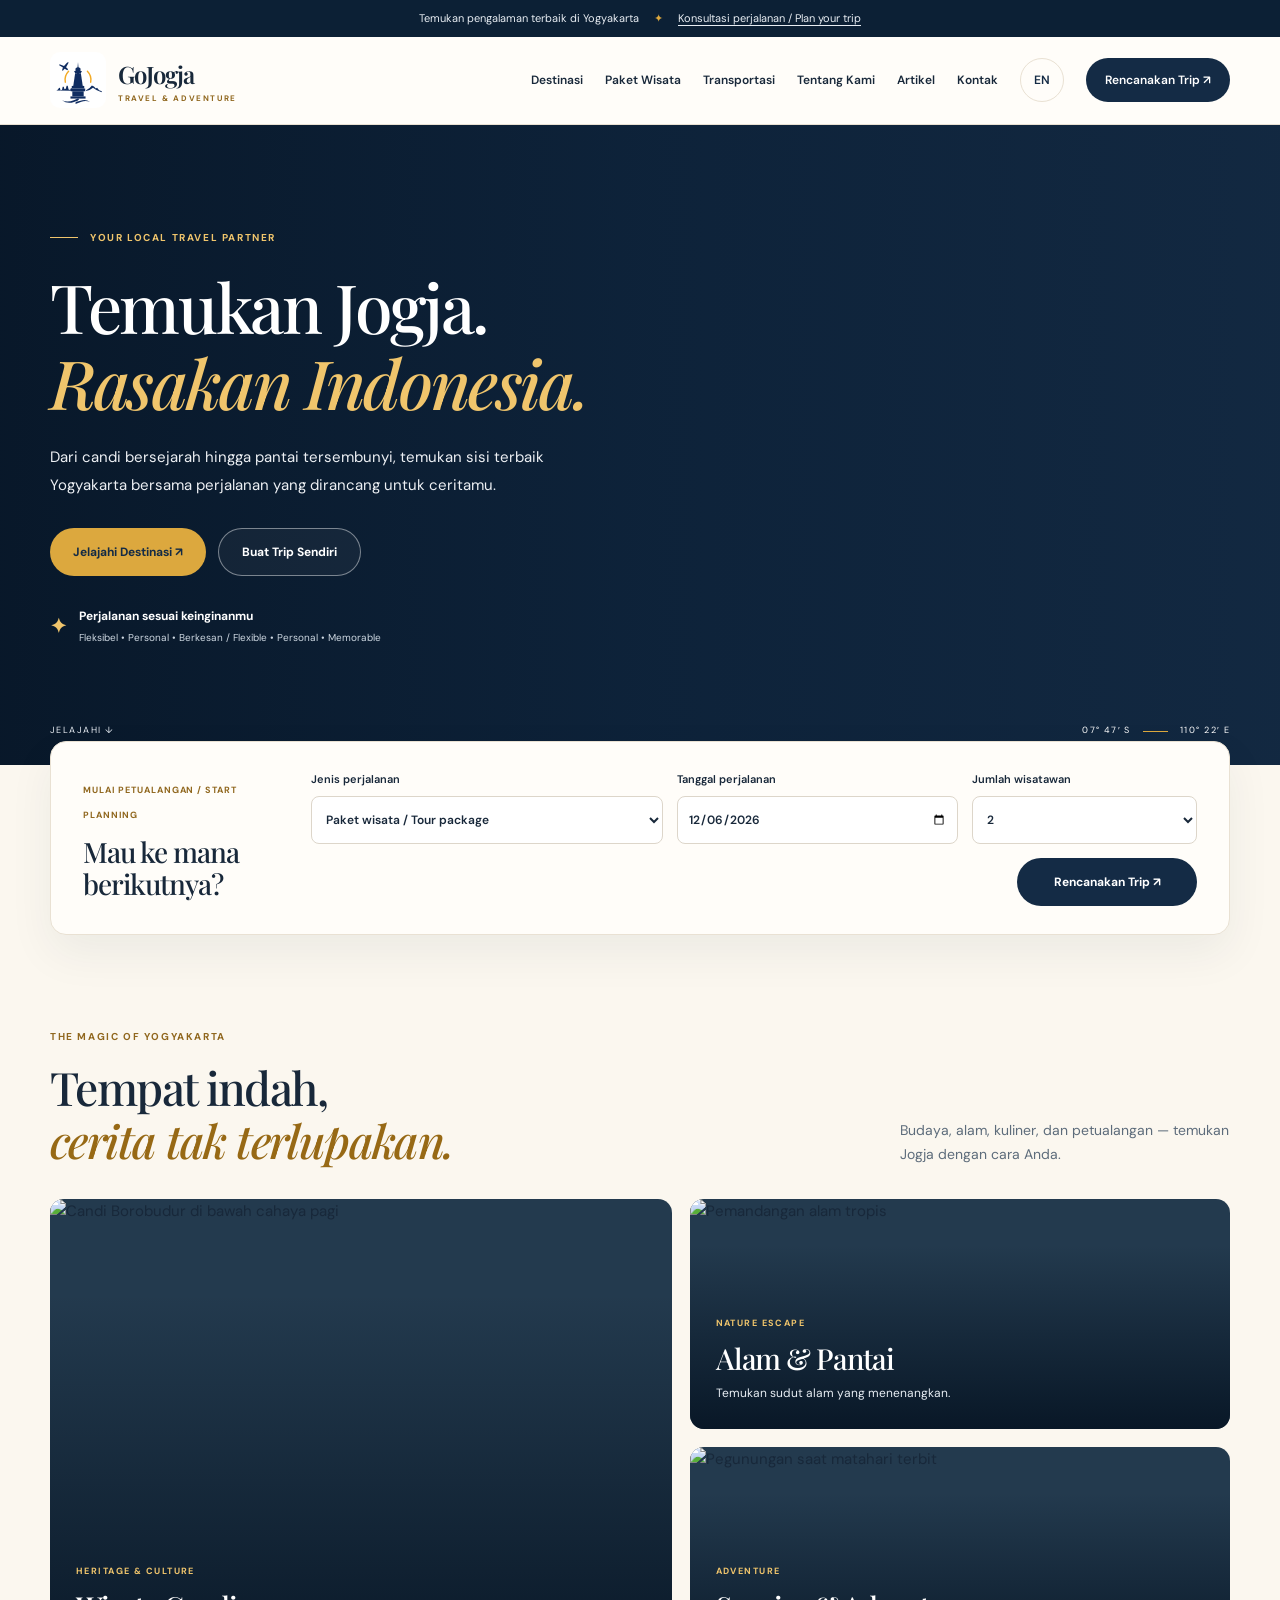
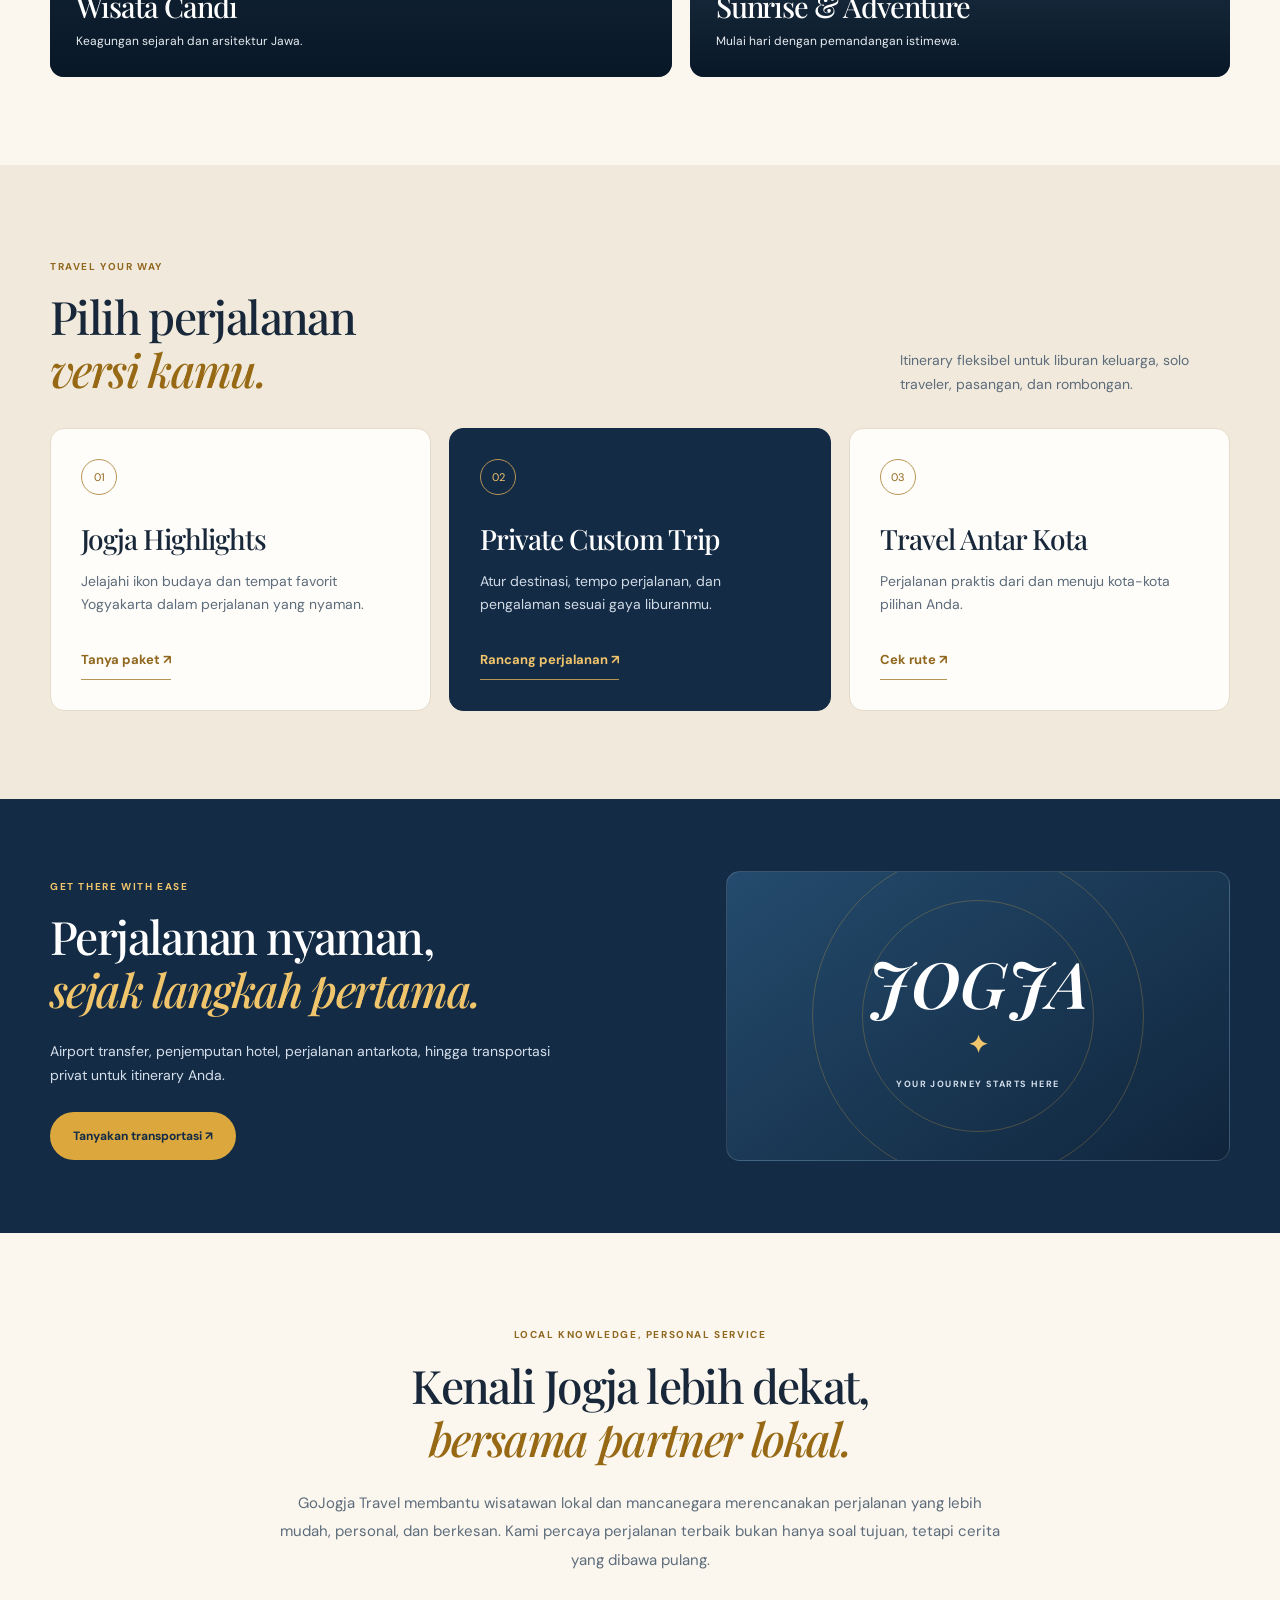
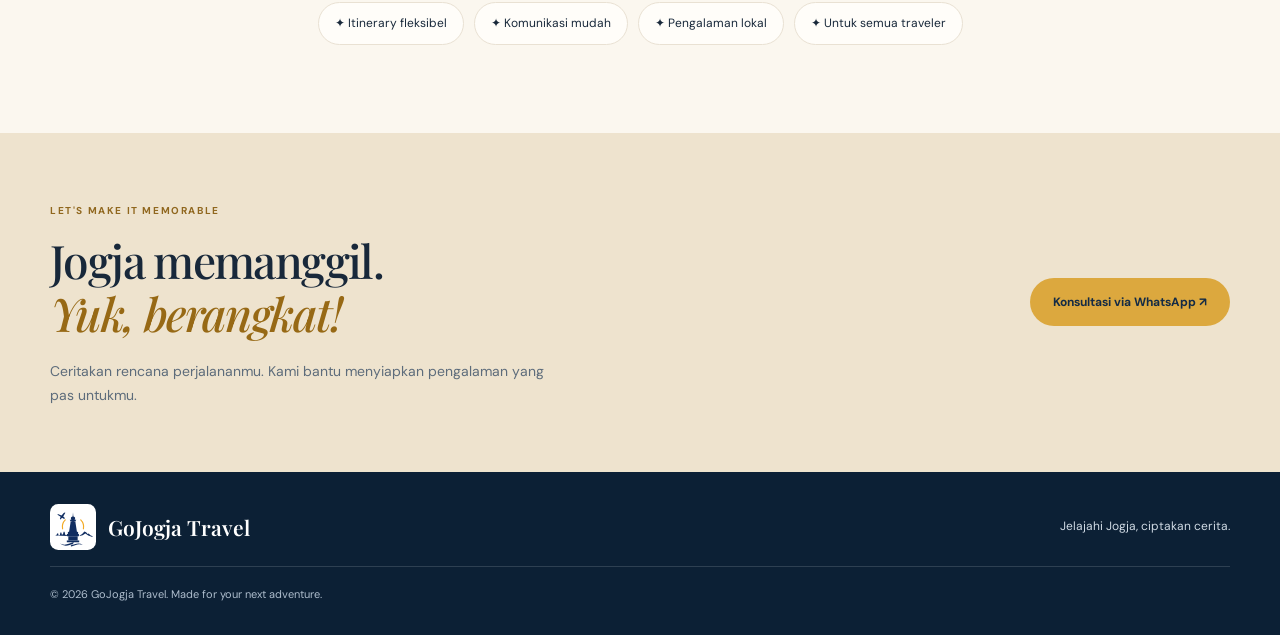
==== commit 6aed447a: "Refine GoJogja layout, responsive navigation and trip planner" ====
--- a/index.html
+++ b/index.html
@@ -5,21 +5,24 @@
 <meta name="robots" content="index,follow,max-image-preview:large">
 <link rel="canonical" href="https://gojogjatravel.web.id/">
 <link rel="icon" type="image/svg+xml" href="logo-gojogja.svg"><link rel="apple-touch-icon" href="logo-gojogja.svg">
-<meta name="theme-color" content="#10294b">\n<meta name="color-scheme" content="light">
+<meta name="theme-color" content="#10294b">
+<meta name="color-scheme" content="light">
 <meta name="description" content="GoJogja Travel melayani paket wisata Jogja, private trip Yogyakarta, tour Borobudur dan Prambanan, serta travel antar kota. Rencanakan perjalanan Anda bersama kami.">
 <meta name="keywords" content="GoJogja Travel, wisata Jogja, paket wisata Jogja, tour Yogyakarta, private trip Jogja, travel antar kota, wisata Borobudur, wisata Prambanan, transportasi Yogyakarta">
-<meta name="author" content="GoJogja Travel">\n<meta name="format-detection" content="telephone=no">
+<meta name="author" content="GoJogja Travel">
+<meta name="format-detection" content="telephone=no">
 <meta property="og:type" content="website"><meta property="og:locale" content="id_ID"><meta property="og:site_name" content="GoJogja Travel"><meta property="og:url" content="https://gojogjatravel.web.id/">
 <meta property="og:image" content="https://images.unsplash.com/photo-1596402184320-417e7178b2cd?auto=format&fit=crop&w=1200&h=630&q=85"><meta property="og:title" content="GoJogja Travel | Paket Wisata Jogja & Travel Antar Kota"><meta property="og:description" content="Jelajahi Jogja dengan paket wisata, private trip, dan transportasi yang fleksibel. Konsultasikan rencana perjalanan Anda bersama GoJogja Travel.">
 <meta name="twitter:card" content="summary_large_image"><meta name="twitter:title" content="GoJogja Travel | Wisata Jogja"><meta name="twitter:description" content="Paket wisata Jogja, private trip, dan travel antar kota bersama partner lokal Anda."><meta name="twitter:image" content="https://images.unsplash.com/photo-1596402184320-417e7178b2cd?auto=format&fit=crop&w=1200&h=630&q=85">
 <title>GoJogja Travel | Paket Wisata Jogja, Private Trip & Travel Antar Kota</title>
 <script type="application/ld+json">{"@context":"https://schema.org","@type":"TravelAgency","name":"GoJogja Travel","url":"https://gojogjatravel.web.id/","description":"Paket wisata Yogyakarta, private trip, dan layanan travel antar kota.","areaServed":[{"@type":"City","name":"Yogyakarta"},{"@type":"AdministrativeArea","name":"Daerah Istimewa Yogyakarta"}],"availableLanguage":["Indonesian","English"],"sameAs":["https://gojogjatravel.web.id/"]}</script>
-<link rel="stylesheet" href="style.css?v=20261020-video-fix">
+<link rel="stylesheet" href="style.css?v=20261025">
 <script>(()=>{try{const u=new URL(window.location.href);if(u.searchParams.has('utm_source')&&u.searchParams.get('utm_source')==='chatgpt.com'){u.searchParams.delete('utm_source');window.history.replaceState({},document.title,u.pathname+(u.search?u.search:''))}}catch(e){}})();</script>
 </head>
 <body>
+<a class="skip-link" href="#main">Lewati ke konten utama</a>
 <div class="topbar">Temukan pengalaman terbaik di Yogyakarta <span>✦</span> <a href="#contact">Konsultasi perjalanan / Plan your trip</a></div>
-<header class="header"><a class="brand" href="#home" aria-label="GoJogja Travel beranda"><img src="logo-gojogja.svg" alt="Logo GoJogja Travel"><span class="brand-wordmark"><strong>GoJogja</strong><small>TRAVEL &amp; ADVENTURE</small></span></a><button class="menu" id="menu" aria-label="Open menu">☰</button><nav id="nav"><a href="#destinations" data-id="Destinasi" data-en="Destinations">Destinasi</a><a href="#packages" data-id="Paket Wisata" data-en="Packages">Paket Wisata</a><a href="#transport" data-id="Transportasi" data-en="Transport">Transportasi</a><a href="#about" data-id="Tentang Kami" data-en="About">Tentang Kami</a><a href="articles.html" data-id="Artikel" data-en="Articles">Artikel</a><a href="#contact" data-id="Kontak" data-en="Contact">Kontak</a><button id="language" class="lang">EN</button><a class="navbutton" href="#booking" data-id="Rencanakan Trip ↗" data-en="Plan Your Trip ↗">Rencanakan Trip ↗</a></nav></header>
+<header class="header"><a class="brand" href="#home" aria-label="GoJogja Travel beranda"><img src="logo-gojogja.svg" alt="Logo GoJogja Travel"><span class="brand-wordmark"><strong>GoJogja</strong><small>TRAVEL &amp; ADVENTURE</small></span></a><button class="menu" id="menu" aria-label="Buka menu" aria-controls="nav" aria-expanded="false">☰</button><nav id="nav" aria-label="Navigasi utama"><a href="#destinations" data-id="Destinasi" data-en="Destinations">Destinasi</a><a href="#packages" data-id="Paket Wisata" data-en="Packages">Paket Wisata</a><a href="#transport" data-id="Transportasi" data-en="Transport">Transportasi</a><a href="#about" data-id="Tentang Kami" data-en="About">Tentang Kami</a><a href="articles.html" data-id="Artikel" data-en="Articles">Artikel</a><a href="#contact" data-id="Kontak" data-en="Contact">Kontak</a><button id="language" class="lang">EN</button><a class="navbutton" href="#booking" data-id="Rencanakan Trip ↗" data-en="Plan Your Trip ↗">Rencanakan Trip ↗</a></nav></header>
 
 <div id="siteAd" hidden style="padding:22px 6vw;color:#fff;background:#10294b">
 <div style="max-width:1180px;margin:auto;display:flex;align-items:center;justify-content:space-between;gap:22px;flex-wrap:wrap">
@@ -29,14 +32,15 @@
 <script>
 (()=>{try{const ad=JSON.parse(localStorage.getItem('gojogja_site_ad_v1')||'null');if(!ad||!ad.active||!ad.title)return;const root=document.getElementById('siteAd');const colors={navy:'#10294b',gold:'#e9ad36',cream:'#faf6ec'};root.style.background=colors[ad.color]||colors.navy;root.style.color=ad.color==='gold'||ad.color==='cream'?'#10294b':'#fff';document.getElementById('siteAdTitle').textContent=ad.title;document.getElementById('siteAdText').textContent=ad.text||'';const b=document.getElementById('siteAdButton');b.textContent=ad.button||'Lihat selengkapnya';b.href=/^https?:\/\//i.test(ad.url||'')?ad.url:'#contact';if(ad.url&&/^https?:\/\//i.test(ad.url)){b.target='_blank';b.rel='noopener noreferrer'}root.hidden=false}catch(e){}})();
 </script>
-<main>
-<section class="hero" id="home"><div class="hero-bg" aria-hidden="true"></div><video class="hero-video" autoplay muted loop playsinline preload="none" onerror="this.style.display='none'" poster="https://images.unsplash.com/photo-1596402184320-417e7178b2cd?auto=format&fit=crop&w=2200&q=90" aria-hidden="true"><source src="assets/Borobudur-Tample-SnapYT.App.mp4" type="video/mp4"></video><div class="shade"></div><div class="hero-copy"><p class="eyebrow">YOUR LOCAL TRAVEL PARTNER</p><h1 data-id="Temukan Jogja.<br><em>Rasakan Indonesia.</em>" data-en="Discover Jogja.<br><em>Experience Indonesia.</em>">Temukan Jogja.<br><em>Rasakan Indonesia.</em></h1><p class="intro" data-id="Dari candi bersejarah hingga pantai tersembunyi, temukan sisi terbaik Yogyakarta bersama perjalanan yang dirancang untuk ceritamu." data-en="From ancient temples to hidden beaches, discover the best of Yogyakarta with a journey designed around your story.">Dari candi bersejarah hingga pantai tersembunyi, temukan sisi terbaik Yogyakarta bersama perjalanan yang dirancang untuk ceritamu.</p><div class="actions"><a class="btn gold" href="#destinations" data-id="Jelajahi Destinasi ↗" data-en="Explore Destinations ↗">Jelajahi Destinasi ↗</a><a class="btn glass" href="#booking" data-id="Buat Trip Sendiri" data-en="Build Your Own Trip">Buat Trip Sendiri</a></div><div class="trust"><b>✦</b><span><strong data-id="Perjalanan sesuai keinginanmu" data-en="A journey made for you">Perjalanan sesuai keinginanmu</strong><small>Fleksibel • Personal • Berkesan / Flexible • Personal • Memorable</small></span></div></div><div class="coordinates">07° 47′ S <i></i> 110° 22′ E</div><a class="scroll" href="#destinations">JELAJAHI ↓</a></section>
-<section class="planner" id="booking"><div class="planner-title"><small>MULAI PETUALANGAN / START PLANNING</small><h2 data-id="Mau ke mana<br>berikutnya?" data-en="Where to<br>next?">Mau ke mana<br>berikutnya?</h2></div><form id="tripForm"><label><span data-id="Jenis perjalanan" data-en="Travel style">Jenis perjalanan</span><select id="service"><option>Paket wisata / Tour package</option><option>Private trip</option><option>Travel antar kota / Intercity travel</option><option>Airport transfer</option><option>Custom trip</option></select></label><label><span data-id="Tanggal perjalanan" data-en="Travel date">Tanggal perjalanan</span><input id="date" type="date" required></label><label><span data-id="Jumlah wisatawan" data-en="Travellers">Jumlah wisatawan</span><select id="people"><option>1</option><option selected>2</option><option>3–5</option><option>6–10</option><option>10+</option></select></label><button class="btn navy" type="submit">Rencanakan Trip ↗</button></form></section>
-<section class="section" id="destinations"><div class="section-head"><div><small>THE MAGIC OF YOGYAKARTA</small><h2>Tempat indah,<br><em>cerita tak terlupakan.</em></h2></div><p>Budaya, alam, kuliner, dan petualangan — temukan Jogja dengan cara Anda.</p></div><div class="dest-grid"><article class="dest dest-large"><img src="https://images.unsplash.com/photo-1596402184320-417e7178b2cd?auto=format&fit=crop&w=1200&q=85" alt="Candi Prambanan"><div><small>HERITAGE & CULTURE</small><h3>Candi Prambanan</h3><p>Keagungan sejarah dan arsitektur Jawa.</p></div></article><article class="dest"><img src="https://images.unsplash.com/photo-1518548419970-58e3b4079ab2?auto=format&fit=crop&w=900&q=85" alt="Pemandangan alam tropis"><div><small>NATURE ESCAPE</small><h3>Alam & Pantai</h3><p>Temukan sudut alam yang menenangkan.</p></div></article><article class="dest"><img src="https://images.unsplash.com/photo-1519681393784-d120267933ba?auto=format&fit=crop&w=900&q=85" alt="Pegunungan saat matahari terbit"><div><small>ADVENTURE</small><h3>Sunrise & Adventure</h3><p>Mulai hari dengan pemandangan istimewa.</p></div></article></div></section>
+<main id="main">
+<section class="hero" id="home"><div class="hero-bg" aria-hidden="true"></div><div class="shade"></div><div class="hero-copy"><p class="eyebrow">YOUR LOCAL TRAVEL PARTNER</p><h1 data-id="Temukan Jogja.<br><em>Rasakan Indonesia.</em>" data-en="Discover Jogja.<br><em>Experience Indonesia.</em>">Temukan Jogja.<br><em>Rasakan Indonesia.</em></h1><p class="intro" data-id="Dari candi bersejarah hingga pantai tersembunyi, temukan sisi terbaik Yogyakarta bersama perjalanan yang dirancang untuk ceritamu." data-en="From ancient temples to hidden beaches, discover the best of Yogyakarta with a journey designed around your story.">Dari candi bersejarah hingga pantai tersembunyi, temukan sisi terbaik Yogyakarta bersama perjalanan yang dirancang untuk ceritamu.</p><div class="actions"><a class="btn gold" href="#destinations" data-id="Jelajahi Destinasi ↗" data-en="Explore Destinations ↗">Jelajahi Destinasi ↗</a><a class="btn glass" href="#booking" data-id="Buat Trip Sendiri" data-en="Build Your Own Trip">Buat Trip Sendiri</a></div><div class="trust"><b>✦</b><span><strong data-id="Perjalanan sesuai keinginanmu" data-en="A journey made for you">Perjalanan sesuai keinginanmu</strong><small>Fleksibel • Personal • Berkesan / Flexible • Personal • Memorable</small></span></div></div><div class="coordinates">07° 47′ S <i></i> 110° 22′ E</div><a class="scroll" href="#destinations">JELAJAHI ↓</a></section>
+<section class="planner" id="booking"><div class="planner-title"><small>MULAI PETUALANGAN / START PLANNING</small><h2 data-id="Mau ke mana <br>berikutnya?" data-en="Where to <br>next?">Mau ke mana <br>berikutnya?</h2></div><form id="tripForm"><label><span data-id="Jenis perjalanan" data-en="Travel style">Jenis perjalanan</span><select id="service"><option>Paket wisata / Tour package</option><option>Private trip</option><option>Travel antar kota / Intercity travel</option><option>Airport transfer</option><option>Custom trip</option></select></label><label><span data-id="Tanggal perjalanan" data-en="Travel date">Tanggal perjalanan</span><input id="date" type="date" required></label><label><span data-id="Jumlah wisatawan" data-en="Travellers">Jumlah wisatawan</span><select id="people"><option>1</option><option selected>2</option><option>3–5</option><option>6–10</option><option>10+</option></select></label><button class="btn navy search-submit" type="submit">Rencanakan Trip ↗</button></form></section>
+<section class="section" id="destinations"><div class="section-head"><div><small>THE MAGIC OF YOGYAKARTA</small><h2>Tempat indah,<br><em>cerita tak terlupakan.</em></h2></div><p>Budaya, alam, kuliner, dan petualangan — temukan Jogja dengan cara Anda.</p></div><div class="dest-grid"><article class="dest dest-large"><img loading="lazy" decoding="async" src="https://images.unsplash.com/photo-1596402184320-417e7178b2cd?auto=format&fit=crop&w=1200&q=85" alt="Candi Borobudur di bawah cahaya pagi"><div><small>HERITAGE & CULTURE</small><h3>Wisata Candi</h3><p>Keagungan sejarah dan arsitektur Jawa.</p></div></article><article class="dest"><img loading="lazy" decoding="async" src="https://images.unsplash.com/photo-1518548419970-58e3b4079ab2?auto=format&fit=crop&w=900&q=85" alt="Pemandangan alam tropis"><div><small>NATURE ESCAPE</small><h3>Alam & Pantai</h3><p>Temukan sudut alam yang menenangkan.</p></div></article><article class="dest"><img loading="lazy" decoding="async" src="https://images.unsplash.com/photo-1519681393784-d120267933ba?auto=format&fit=crop&w=900&q=85" alt="Pegunungan saat matahari terbit"><div><small>ADVENTURE</small><h3>Sunrise & Adventure</h3><p>Mulai hari dengan pemandangan istimewa.</p></div></article></div></section>
 <section class="packages section" id="packages"><div class="section-head"><div><small>TRAVEL YOUR WAY</small><h2>Pilih perjalanan<br><em>versi kamu.</em></h2></div><p>Itinerary fleksibel untuk liburan keluarga, solo traveler, pasangan, dan rombongan.</p></div><div class="package-grid"><article class="package"><span class="num">01</span><h3>Jogja Highlights</h3><p>Jelajahi ikon budaya dan tempat favorit Yogyakarta dalam perjalanan yang nyaman.</p><a href="#contact">Tanya paket ↗</a></article><article class="package featured"><span class="num">02</span><h3>Private Custom Trip</h3><p>Atur destinasi, tempo perjalanan, dan pengalaman sesuai gaya liburanmu.</p><a href="#contact">Rancang perjalanan ↗</a></article><article class="package"><span class="num">03</span><h3>Travel Antar Kota</h3><p>Perjalanan praktis dari dan menuju kota-kota pilihan Anda.</p><a href="#contact">Cek rute ↗</a></article></div></section>
 <section class="transport" id="transport"><div><small>GET THERE WITH EASE</small><h2>Perjalanan nyaman,<br><em>sejak langkah pertama.</em></h2><p>Airport transfer, penjemputan hotel, perjalanan antarkota, hingga transportasi privat untuk itinerary Anda.</p><a class="btn gold" href="#contact">Tanyakan transportasi ↗</a></div><div class="transport-art"><span>JOGJA</span><b>✦</b><small>YOUR JOURNEY STARTS HERE</small></div></section>
 <section class="about section" id="about"><small>LOCAL KNOWLEDGE, PERSONAL SERVICE</small><h2>Kenali Jogja lebih dekat,<br><em>bersama partner lokal.</em></h2><p>GoJogja Travel membantu wisatawan lokal dan mancanegara merencanakan perjalanan yang lebih mudah, personal, dan berkesan. Kami percaya perjalanan terbaik bukan hanya soal tujuan, tetapi cerita yang dibawa pulang.</p><div class="values"><span>✦ Itinerary fleksibel</span><span>✦ Komunikasi mudah</span><span>✦ Pengalaman lokal</span><span>✦ Untuk semua traveler</span></div></section>
 <section class="contact" id="contact"><div><small>LET'S MAKE IT MEMORABLE</small><h2>Jogja memanggil.<br><em>Yuk, berangkat!</em></h2><p>Ceritakan rencana perjalananmu. Kami bantu menyiapkan pengalaman yang pas untukmu.</p></div><a class="btn gold" id="contactBtn" href="https://wa.me/6285659837378?text=Halo%20GoJogja%20Travel%2C%20saya%20ingin%20bertanya%20tentang%20paket%20wisata." target="_blank" rel="noopener">Konsultasi via WhatsApp ↗</a></section>
-</main><footer><a class="footer-brand" href="#home"><img src="logo-gojogja.svg" alt="Logo GoJogja Travel"><span>GoJogja Travel</span></a><p>Jelajahi Jogja, ciptakan cerita.</p><span>© <span id="year"></span> GoJogja Travel. Made for your next adventure.</span></footer><script src="script.js"></script>
+</main><footer><a class="footer-brand" href="#home"><img src="logo-gojogja.svg" alt="Logo GoJogja Travel"><span>GoJogja Travel</span></a><p>Jelajahi Jogja, ciptakan cerita.</p><span>© <span id="year"></span> GoJogja Travel. Made for your next adventure.</span></footer><script src="script.js?v=20261025"></script>
 </body></html>
 <!-- GitHub Pages deployment refresh: 2026-10-19 -->
+
--- a/style.css
+++ b/style.css
@@ -1,165 +1,16 @@
 @import url('https://fonts.googleapis.com/css2?family=DM+Sans:wght@400;500;600;700&family=Playfair+Display:ital,wght@0,500;0,600;0,700;1,500;1,600&display=swap');
-:root{--navy:#10294b;--gold:#e9ad36;--cream:#faf6ec;--ink:#15243b;--muted:#687486}*{box-sizing:border-box}html{scroll-behavior:smooth;scroll-padding-top:90px}body{margin:0;color:var(--ink);font-family:'DM Sans',sans-serif;background:var(--cream)}a{color:inherit;text-decoration:none}.topbar{background:var(--navy);color:#fff;padding:10px 5vw;text-align:center;font-size:11px;letter-spacing:.05em}.topbar span{color:var(--gold);padding:0 9px}.topbar a{text-decoration:underline;text-underline-offset:3px}.header{height:88px;padding:10px 5vw;display:flex;align-items:center;justify-content:space-between;background:#fffdf8;position:sticky;top:0;z-index:10;box-shadow:0 5px 25px #10294b0b}.brand{display:flex;align-items:center;gap:12px;min-width:220px}.brand-symbol{display:inline-flex;align-items:center;justify-content:center;flex-shrink:0;width:58px;height:58px;border-radius:50%;background:linear-gradient(145deg,#f4c65e,#e9ad36);color:#10294b;font:italic 900 24px 'Playfair Display',serif;border:3px solid #10294b;box-shadow:inset 0 0 0 3px #fff8e7}.brand img{width:62px;height:62px;object-fit:contain}.brand span{font-size:9px;font-weight:700;letter-spacing:.12em;color:var(--navy)}.brand i{color:var(--gold);font-style:normal}nav{display:flex;align-items:center;gap:25px;font-size:12px;font-weight:600}nav>a:not(.navbutton):hover{color:#c48b20}.lang{border:1px solid #ddd5c7;background:transparent;border-radius:20px;padding:8px 10px;color:var(--navy);cursor:pointer}.navbutton{background:var(--navy);color:white;padding:13px 18px;border-radius:3px}.menu{display:none}.hero{min-height:650px;position:relative;display:flex;align-items:center;color:white;overflow:hidden;background:#182b40}.hero-bg{position:absolute;inset:0;background:url('https://images.unsplash.com/photo-1596402184320-417e7178b2cd?auto=format&fit=crop&w=2200&q=90') center 48%/cover;transform:scale(1.02)}.hero-video{position:absolute;inset:0;width:100%;height:100%;object-fit:cover;object-position:center;z-index:0}.shade{position:absolute;inset:0;z-index:1;background:linear-gradient(90deg,#091d35f2 0%,#0d2546d9 39%,#10294b57 73%,#10294b20 100%),linear-gradient(0deg,#081a30a8,transparent 45%)}.hero-copy{position:relative;z-index:2;max-width:720px;padding:90px 0 90px 9vw}.eyebrow,small{font-size:10px;letter-spacing:.19em;font-weight:700}.eyebrow{color:var(--gold)}h1,h2,h3,p{margin-top:0}h1,h2{font-family:'Playfair Display',serif;font-weight:500;letter-spacing:-.035em}h1{font-size:clamp(48px,6vw,80px);line-height:1.05;margin:23px 0}.hero h1 em,.section h2 em,.section-head h2 em,.transport h2 em,.contact h2 em{font-weight:500;color:var(--gold)}.intro{font-size:15px;line-height:1.9;color:#f3f0e9;max-width:510px}.actions{display:flex;gap:12px;margin:29px 0 42px}.btn{display:inline-flex;justify-content:center;align-items:center;gap:14px;padding:16px 21px;border:0;font:600 12px 'DM Sans',sans-serif;cursor:pointer;transition:transform .2s,background .2s}.btn:hover{transform:translateY(-2px)}.gold{background:var(--gold);color:#17243a}.glass{border:1px solid #ffffff80;color:white;background:#ffffff0c}.navy{background:var(--navy);color:#fff}.trust{display:flex;align-items:center;gap:13px}.trust>b{color:var(--gold);font-size:24px}.trust strong,.trust small{display:block}.trust strong{font-size:12px}.trust small{font-size:9px;letter-spacing:.03em;color:#d7deea;margin-top:6px;font-weight:400}.coordinates{position:absolute;right:5vw;bottom:36px;font-size:10px;letter-spacing:.2em;display:flex;align-items:center;gap:12px}.coordinates i{width:30px;height:1px;background:var(--gold)}.scroll{position:absolute;left:5vw;bottom:35px;font-size:9px;letter-spacing:.2em;color:#fff}.planner{position:relative;z-index:2;margin:-1px auto 0;background:#fffdf8;padding:42px 7vw;display:grid;grid-template-columns:220px 1fr;gap:35px;align-items:center;box-shadow:0 15px 50px #15243b0c}.planner-title small,.section small,.transport small,.about>small,.contact small{color:#b7801c}.planner h2{font-size:30px;line-height:1.1;margin:12px 0 0}.planner form{display:grid;grid-template-columns:1.2fr 1fr .8fr auto;gap:12px;align-items:end}.planner label{display:grid;gap:10px;font-size:10px;font-weight:700;color:#596273}.planner select,.planner input{width:100%;padding:13px 10px;background:#fff;border:1px solid #e4dfd5;color:var(--ink);font:12px 'DM Sans',sans-serif;min-width:0}.search-submit{white-space:nowrap;padding:15px}.section{padding:100px 9vw}.section-head{display:flex;justify-content:space-between;align-items:end;gap:35px;margin-bottom:35px}.section-head h2,.transport h2,.about h2,.contact h2{font-size:clamp(36px,4.4vw,55px);line-height:1.12;margin:14px 0 0}.section-head p{max-width:310px;color:var(--muted);font-size:13px;line-height:1.9;margin-bottom:5px}.dest-grid{display:grid;grid-template-columns:1.2fr 1fr;grid-template-rows:250px 250px;gap:17px}.dest{position:relative;overflow:hidden;background:#d7d2c6;min-height:220px}.dest-large{grid-row:span 2}.dest img{width:100%;height:100%;object-fit:cover;transition:transform .5s}.dest:hover img{transform:scale(1.04)}.dest:after{content:"";position:absolute;inset:30% 0 0;background:linear-gradient(transparent,#08182de0)}.dest>div{position:absolute;z-index:1;bottom:24px;left:25px;color:white}.dest small{font-size:9px;color:#f1c76e}.dest h3{font:500 27px 'Playfair Display',serif;margin:9px 0}.dest p{font-size:11px;margin:0;color:#f1f1f1}.packages{background:#f0e9da}.package-grid{display:grid;grid-template-columns:repeat(3,1fr);gap:16px}.package{background:#fffdf8;padding:32px;min-height:260px;border:1px solid #e7dfcf}.package.featured{background:var(--navy);color:#fff}.package .num{font-size:10px;letter-spacing:.15em;color:#b7801c}.package h3{font:500 27px 'Playfair Display',serif;margin:38px 0 12px}.package p{font-size:12px;line-height:1.9;color:var(--muted);min-height:68px}.package.featured p{color:#d2d8e2}.package a{font-size:11px;font-weight:700;color:#b7801c}.transport{padding:80px 9vw;background:var(--navy);color:white;display:grid;grid-template-columns:1fr .85fr;gap:50px;align-items:center}.transport p{max-width:470px;color:#d5dce6;line-height:1.9;font-size:13px;margin:22px 0 27px}.transport-art{min-height:260px;background:linear-gradient(140deg,#17385e,#0a1a30);border:1px solid #ffffff25;display:flex;align-items:center;justify-content:center;flex-direction:column;position:relative;overflow:hidden}.transport-art:before,.transport-art:after{content:"";position:absolute;border:1px solid #e9ad3640;border-radius:50%;width:330px;height:330px}.transport-art:after{width:230px;height:230px}.transport-art span{font:italic 600 55px 'Playfair Display',serif;color:#fff;z-index:1}.transport-art b{color:var(--gold);font-size:23px;z-index:1}.transport-art small{z-index:1;color:#d5dce6;font-size:8px;margin-top:18px}.about{text-align:center;max-width:920px;margin:auto}.about h2{margin:17px 0 20px}.about h2 em{color:#b7801c}.about>p{font-size:14px;line-height:2;color:var(--muted);max-width:690px;margin:0 auto}.values{display:flex;flex-wrap:wrap;justify-content:center;gap:12px;margin-top:30px}.values span{background:#fffdf8;border:1px solid #e7dfcf;padding:12px 16px;font-size:11px}.contact{background:#e9dfca;padding:75px 9vw;display:flex;align-items:center;justify-content:space-between;gap:30px}.contact h2 em{color:#b7801c}.contact p{font-size:13px;color:#596273;max-width:470px;line-height:1.8;margin:17px 0 0}.contact .btn{flex-shrink:0}footer{padding:30px 9vw;background:#0b1e36;color:white;display:grid;grid-template-columns:1fr 1fr;align-items:center;gap:8px}footer .footer-brand{display:flex;align-items:center;gap:10px;font-weight:700;font-size:16px}footer .brand-symbol{width:42px;height:42px;font-size:17px;border-width:2px}footer p{margin:0;color:#d0d7e0;font-size:11px;text-align:right}footer>span{grid-column:1/-1;color:#9daabb;font-size:10px;border-top:1px solid #ffffff20;padding-top:18px;margin-top:8px}
-@media(max-width:950px){nav{gap:14px}nav>a{font-size:11px}.brand{min-width:auto}.brand span{display:none}.planner{grid-template-columns:1fr;gap:20px}.planner form{grid-template-columns:repeat(2,minmax(0,1fr))}.package{padding:23px}.section{padding:75px 6vw}.transport,.contact{padding:65px 6vw}}
-@media(max-width:700px){.topbar{font-size:9px;padding:10px 12px}.header{height:72px;padding:8px 5vw}.brand img{width:52px;height:52px}.menu{display:block;background:transparent;border:0;font-size:25px;color:var(--navy);cursor:pointer}nav{display:none;position:absolute;top:72px;left:0;right:0;background:#fffdf8;padding:20px 6vw 26px;align-items:stretch;flex-direction:column;gap:18px;box-shadow:0 15px 20px #10294b18}nav.open{display:flex}.navbutton{text-align:center}.lang{align-self:flex-start}.hero{min-height:640px}.hero-copy{padding:70px 7vw 95px}.hero h1{font-size:clamp(44px,12vw,66px)}.intro{font-size:13px}.actions{flex-wrap:wrap}.btn{padding:14px 16px}.coordinates{right:6vw;font-size:8px}.planner{padding:35px 6vw}.planner form{grid-template-columns:1fr 1fr}.planner form label:first-child{grid-column:1/-1}.search-submit{grid-column:1/-1}.section{padding:65px 6vw}.section-head{display:block}.section-head p{margin-top:20px}.dest-grid{grid-template-columns:1fr;grid-template-rows:280px 220px 220px}.dest-large{grid-row:auto}.package-grid{grid-template-columns:1fr}.package{min-height:0}.package h3{margin-top:24px}.package p{min-height:0}.transport{grid-template-columns:1fr;padding:60px 6vw}.transport-art{min-height:220px}.about h2,.contact h2,.transport h2{font-size:38px}.contact{display:block;padding:55px 6vw}.contact .btn{margin-top:25px}footer{padding:28px 6vw;grid-template-columns:1fr}footer p{text-align:left}footer>span{grid-column:auto}}
-
-/* GoJogja Travel brand refinements */
-.brand{gap:12px;text-decoration:none}.brand .brand-symbol{flex:0 0 auto;width:48px;height:48px;border:2px solid var(--gold);border-radius:50%;display:grid;place-items:center;font-family:"Playfair Display",serif;font-size:19px;font-weight:700;letter-spacing:-2px;color:var(--navy);background:linear-gradient(145deg,#fffdf7,#f0e3c4);box-shadow:0 3px 12px #10294b12}.brand-wordmark{display:flex!important;flex-direction:column;gap:2px;line-height:1.05;color:var(--navy)}.brand-wordmark strong{font-family:"Playfair Display",serif;font-size:23px;letter-spacing:-.8px}.brand-wordmark small{font-size:8px;letter-spacing:2px;font-weight:700;color:#9a6b18}footer .footer-brand{gap:11px}footer .footer-brand .brand-symbol{flex:0 0 auto;background:linear-gradient(145deg,#fffdf7,#f0e3c4);color:var(--navy);border-color:var(--gold)}footer .footer-brand>span:last-child{font-family:"Playfair Display",serif;font-size:19px}@media(max-width:700px){.brand .brand-symbol{width:44px;height:44px}.brand-wordmark strong{font-size:21px}.brand-wordmark small{font-size:7px;letter-spacing:1.6px}}
-
-
-/* Visual refresh: editorial premium travel experience */
-:root{--navy:#142b45;--gold:#dca83e;--cream:#fbf7ef;--ink:#18283a;--muted:#687586;--line:#e9e1d3}
-body{background:var(--cream);-webkit-font-smoothing:antialiased}
-.topbar{background:#10253c;padding:11px 5vw;font-size:10px}
-.header{background:rgba(255,253,248,.94);backdrop-filter:blur(16px);border-bottom:1px solid #e9e1d3a8;box-shadow:0 8px 28px #10294b08}
-.brand img{filter:drop-shadow(0 3px 4px #10294b0c)}
-nav{gap:clamp(12px,1.7vw,25px)}
-nav>a:not(.navbutton){position:relative;transition:color .2s}
-nav>a:not(.navbutton):after{content:"";position:absolute;left:0;right:100%;bottom:-7px;height:1px;background:var(--gold);transition:right .2s}
-nav>a:not(.navbutton):hover:after{right:0}
-.navbutton{border-radius:999px;padding:13px 19px;box-shadow:0 6px 16px #10294b20;transition:transform .2s,background .2s}
-.navbutton:hover{transform:translateY(-2px);background:#203e60}
-.hero{min-height:min(760px,78vw);min-height:clamp(610px,76vh,790px);isolation:isolate}
-.hero-bg{background-position:center 45%;filter:saturate(.9)}
-.hero-video{filter:saturate(.88)}
-.shade{background:linear-gradient(90deg,rgba(7,22,39,.91) 0%,rgba(11,31,53,.75) 42%,rgba(12,31,51,.24) 100%),linear-gradient(0deg,rgba(7,22,39,.52),transparent 40%)}
-.hero-copy{max-width:790px;padding-left:clamp(6vw,9vw,150px)}
-.eyebrow{display:inline-flex;align-items:center;gap:10px;letter-spacing:.22em}
-.eyebrow:before{content:"";width:28px;height:1px;background:var(--gold)}
-h1{font-size:clamp(50px,6.3vw,88px);line-height:1.02;letter-spacing:-.045em}
-.hero h1 em{color:#f0c56c}
-.intro{font-size:15px;max-width:490px;color:#f5f2eb}
-.btn{border-radius:999px;padding:16px 23px;letter-spacing:.01em}
-.btn.gold{box-shadow:0 8px 24px #dca83e24}
-.btn.gold:hover{background:#efbd55}
-.glass{backdrop-filter:blur(8px);border-color:#ffffff70}
-.trust{padding-top:4px}
-.trust>b{display:grid;place-items:center;width:39px;height:39px;border:1px solid #dca83e80;border-radius:50%;font-size:17px}
-.coordinates,.scroll{font-size:9px}
-.planner{max-width:1320px;width:92%;margin:-34px auto 0;border-radius:18px;padding:30px clamp(24px,4vw,58px);box-shadow:0 22px 60px #142b4514;border:1px solid #eee5d5}
-.planner-title small,.section small,.transport small,.about>small,.contact small{letter-spacing:.17em}
-.planner h2{font-size:32px}
-.planner select,.planner input{border-radius:9px;padding:14px 12px;border-color:#e6dfd3;background:#fffefa;outline:none;transition:border-color .2s,box-shadow .2s}
-.planner select:focus,.planner input:focus{border-color:#dca83e;box-shadow:0 0 0 3px #dca83e20}
-.planner .btn{white-space:nowrap}
-.section{padding-top:clamp(76px,8vw,118px);padding-bottom:clamp(76px,8vw,118px)}
-.section-head{margin-bottom:42px}
-.section-head h2,.transport h2,.about h2,.contact h2{letter-spacing:-.045em}
-.section-head h2 em{color:#b7801c}
-.section-head p{font-size:13px}
-.dest-grid{gap:18px;grid-template-rows:270px 270px}
-.dest{border-radius:14px;isolation:isolate}
-.dest img{filter:saturate(.9);transition:transform .7s cubic-bezier(.2,.75,.2,1),filter .4s}
-.dest:hover img{transform:scale(1.055);filter:saturate(1.08)}
-.dest:after{inset:20% 0 0;background:linear-gradient(180deg,transparent 0%,rgba(6,20,35,.14) 34%,rgba(6,20,35,.86) 100%)}
-.dest>div{left:clamp(20px,2.5vw,32px);bottom:clamp(20px,2.5vw,32px);right:22px}
-.dest h3{font-size:clamp(24px,2.5vw,32px)}
-.dest p{font-size:12px;color:#f5f3ee}
-.packages{background:linear-gradient(180deg,#f2eadb 0%,#f7f1e6 100%)}
-.package-grid{gap:18px}
-.package{position:relative;border-radius:14px;padding:clamp(25px,3vw,38px);min-height:285px;border:1px solid #e7dece;box-shadow:0 8px 28px #10294b05;transition:transform .25s,box-shadow .25s}
-.package:hover{transform:translateY(-5px);box-shadow:0 18px 36px #10294b10}
-.package.featured{background:linear-gradient(145deg,#193956,#10253c);border-color:#193956;box-shadow:0 15px 34px #10294b18}
-.package .num{display:inline-flex;width:39px;height:39px;align-items:center;justify-content:center;border:1px solid #d9bd7e;border-radius:50%;font-size:10px}
-.package h3{font-size:29px;margin-top:34px;letter-spacing:-.025em}
-.package p{font-size:13px;line-height:1.85}
-.package a{display:inline-flex;align-items:center;gap:7px;padding-bottom:4px;border-bottom:1px solid #dca83e70}
-.transport{position:relative;overflow:hidden;background:radial-gradient(ellipse at 80% 40%,#234667 0%,#142b45 47%,#0d2035 100%)}
-.transport-art{border-radius:16px;background:linear-gradient(145deg,#244b6d,#10253c);min-height:300px;box-shadow:inset 0 0 0 1px #ffffff10}
-.transport-art:before,.transport-art:after{border-color:#dca83e40}
-.transport-art span{font-size:clamp(48px,6vw,72px);letter-spacing:-.06em}
-.about{padding-top:100px;padding-bottom:100px}
-.about h2 em{color:#b7801c}
-.values span{border-radius:999px;background:#fffdf8;padding:13px 18px;border-color:#e7dfcf;transition:transform .2s,border-color .2s}
-.values span:hover{transform:translateY(-2px);border-color:#dca83e}
-.contact{background:linear-gradient(120deg,#eee3ce,#f7f0e2);padding-top:82px;padding-bottom:82px}
-.contact .btn{box-shadow:0 10px 25px #dca83e22}
-footer{background:#0c2035;padding-top:35px;padding-bottom:30px}
-footer .footer-brand img{width:46px;height:46px;object-fit:contain}
-footer>span{line-height:1.7}
-:focus-visible{outline:3px solid #dca83e;outline-offset:3px}
-@media(max-width:950px){.hero-copy{padding-left:7vw}.planner{width:94%;padding:28px}.dest-grid{grid-template-rows:240px 240px}}
-@media(max-width:700px){
- .topbar{font-size:9px;line-height:1.6}
- .header{box-shadow:0 4px 18px #10294b0c}
- nav{border-top:1px solid var(--line);border-radius:0 0 16px 16px;padding:23px 6vw 26px}
- nav>a:not(.navbutton){padding:3px 0}
- nav>a:not(.navbutton):after{display:none}
- .hero{min-height:680px;min-height:78svh}
- .hero-bg{background-position:56% center}
- .shade{background:linear-gradient(90deg,rgba(7,22,39,.84),rgba(7,22,39,.4)),linear-gradient(0deg,rgba(7,22,39,.5),transparent 55%)}
- .hero-copy{padding:70px 6vw 105px}
- .hero h1{font-size:clamp(44px,11.7vw,64px);line-height:1.04;margin:20px 0}
- .intro{font-size:13px;line-height:1.8}
- .actions{gap:10px;margin:25px 0 32px}
- .btn{font-size:11px;padding:14px 17px}
- .planner{width:92%;margin-top:-26px;padding:26px 20px;border-radius:14px}
- .planner-title{display:flex;align-items:center;justify-content:space-between;gap:18px}
- .planner-title small{max-width:145px;line-height:1.6;font-size:8px}
- .planner h2{font-size:27px;flex-shrink:0}
- .planner form{gap:11px}
- .planner label{font-size:10px}
- .planner select,.planner input{font-size:11px;padding:13px 9px}
- .section{padding:68px 6vw}
- .section-head{margin-bottom:28px}
- .section-head h2,.transport h2,.about h2,.contact h2{font-size:clamp(35px,9vw,45px)}
- .dest-grid{gap:13px;grid-template-rows:270px 210px 210px}
- .dest{border-radius:12px}
- .dest h3{font-size:27px}
- .package-grid{gap:13px}
- .package{border-radius:12px;padding:25px;min-height:0}
- .package h3{font-size:27px;margin:24px 0 12px}
- .package p{font-size:12px;margin-bottom:20px}
- .transport{gap:28px;padding:58px 6vw}
- .transport-art{min-height:220px}
- .contact{padding:56px 6vw}
- footer{padding:27px 6vw}
-}
-@media(prefers-reduced-motion:reduce){*,*::before,*::after{scroll-behavior:auto!important;animation-duration:.01ms!important;animation-iteration-count:1!important;transition-duration:.01ms!important}}
-
-
-/* 20 Oct 2026 — unmistakable visual refresh */
-.topbar{font-size:11px;padding:12px 5vw;background:#0a1c30;letter-spacing:.07em}
-.header{height:92px;padding-inline:6vw;background:#fffdf8}
-.hero{min-height:760px}
-.hero-copy{max-width:850px}
-.hero .eyebrow{padding:9px 14px;border:1px solid #e9ad3670;border-radius:999px;background:#0a1c304d;width:max-content;max-width:100%}
-.hero h1{max-width:800px;font-size:clamp(58px,7.2vw,100px);text-shadow:0 4px 28px #06172a35}
-.hero .intro{font-size:16px;max-width:525px}
-.hero .actions .btn{min-height:52px}
-.hero .actions .gold{padding-inline:26px}
-.hero .trust{margin-top:8px}
-.planner{margin-top:-42px;padding:34px clamp(25px,4vw,62px);border-radius:20px;position:relative}
-.planner:before{content:"";position:absolute;top:0;left:8%;right:8%;height:3px;border-radius:0 0 4px 4px;background:linear-gradient(90deg,transparent,var(--gold),transparent)}
-.section-head{align-items:center}
-.section-head>div{position:relative}
-.section-head>div>small{display:inline-block;margin-bottom:5px}
-.dest-grid{grid-template-columns:1.15fr 1fr;grid-template-rows:285px 285px;gap:20px}
-.dest{box-shadow:0 12px 28px #10294b0b}
-.dest-large{grid-row:span 2}
-.dest>div{bottom:28px}
-.dest h3{font-size:clamp(26px,2.7vw,35px)}
-.package{overflow:hidden}
-.package:after{content:"";position:absolute;width:130px;height:130px;border:1px solid #dca83e30;border-radius:50%;right:-65px;top:-65px;pointer-events:none}
-.package.featured:after{border-color:#dca83e55}
-.transport-art{background-image:linear-gradient(145deg,#244b6d,#10253c),repeating-linear-gradient(45deg,transparent 0 18px,#ffffff08 18px 19px)}
-.transport-art span{letter-spacing:-.07em}
-.contact{position:relative;overflow:hidden}
-.contact:after{content:"✦";position:absolute;right:30%;top:-50px;font-size:220px;line-height:1;color:#b7801c0a;pointer-events:none}
-.contact>div,.contact>.btn{position:relative;z-index:1}
-@media(max-width:950px){.hero{min-height:690px}.hero h1{font-size:clamp(52px,8vw,78px)}}
-@media(max-width:700px){
- .header{height:76px}
- nav{top:76px}
- .hero{min-height:710px;min-height:82svh}
- .hero-copy{padding-top:72px}
- .hero .eyebrow{font-size:8px;letter-spacing:.16em}
- .hero h1{font-size:clamp(48px,12.4vw,67px);max-width:100%}
- .hero .intro{font-size:13px}
- .planner{margin-top:-28px;padding:25px 18px}
- .dest-grid{grid-template-columns:1fr;grid-template-rows:285px 215px 215px;gap:14px}
- .dest-large{grid-row:auto}
- .section-head h2{font-size:clamp(37px,10vw,47px)}
- .coordinates{bottom:26px}
- .scroll{bottom:25px}
-}
+:root{--navy:#142b45;--gold:#dca83e;--cream:#fbf7ef;--ink:#18283a;--muted:#5d6c7b;--line:#e9e1d3;--gutter:max(24px,calc((100vw - 1180px)/2))}
+*{box-sizing:border-box}html{scroll-behavior:smooth;scroll-padding-top:100px}body{margin:0;color:var(--ink);background:var(--cream);font:15px/1.7 'DM Sans',sans-serif;-webkit-font-smoothing:antialiased}a{color:inherit;text-decoration:none}button,input,select{font:inherit}button,a,input,select{-webkit-tap-highlight-color:transparent}img{max-width:100%}h1,h2,h3,p{margin-top:0}h1,h2,h3{font-family:'Playfair Display',Georgia,serif;font-weight:500;letter-spacing:-.035em;line-height:1.15}small,.eyebrow{font-size:10px;font-weight:700;letter-spacing:.16em}h2 em{color:#976915;font-weight:500}
+:focus-visible{outline:3px solid #b78122;outline-offset:4px}.skip-link{position:fixed;top:8px;left:16px;z-index:50;padding:12px 20px;background:#fff;transform:translateY(-150%)}.skip-link:focus{transform:none}[hidden]{display:none!important}
+.topbar{background:#0c2035;color:#e8edf3;padding:9px 20px;text-align:center;font-size:11px}.topbar span{color:var(--gold);padding:0 12px}.topbar a{text-decoration:underline;text-underline-offset:3px}
+.header{height:88px;padding:10px var(--gutter);display:flex;align-items:center;justify-content:space-between;gap:28px;background:#fffdf9;position:sticky;top:0;z-index:20;border-bottom:1px solid var(--line)}.brand{display:flex;align-items:center;gap:12px;flex-shrink:0}.brand img{width:56px;height:56px;object-fit:contain}.brand-wordmark{display:flex;flex-direction:column;gap:4px;line-height:1.05}.brand-wordmark strong{font:600 24px 'Playfair Display',Georgia,serif;letter-spacing:-1px}.brand-wordmark small{font-size:8px;letter-spacing:1.6px;color:#90671e}nav{display:flex;align-items:center;gap:22px;font-size:12px;font-weight:600}nav>a{white-space:nowrap}nav>a:not(.navbutton){padding-block:12px}nav>a:hover,nav [aria-current=page]{color:#976915}.navbutton{border-radius:999px;background:var(--navy);color:#fff;padding:12px 19px}.navbutton:hover{background:#254c70;color:white}.lang{min-width:44px;min-height:44px;border:1px solid var(--line);border-radius:50%;background:transparent;cursor:pointer;color:var(--navy)}.menu{display:none}
+.hero{position:relative;isolation:isolate;display:flex;align-items:center;min-height:640px;color:white;background:#142b45;overflow:hidden}.hero-bg,.shade{position:absolute;inset:0;z-index:-1}.hero-bg{background:url('https://images.unsplash.com/photo-1596402184320-417e7178b2cd?auto=format&fit=crop&w=2200&q=85') center/cover}.shade{background:linear-gradient(90deg,#071627e8,#0b1f35b8 50%,#0c1f3338)}.hero-copy{width:100%;padding:76px var(--gutter) 90px}.eyebrow{color:#f0c56c;display:flex;align-items:center;gap:12px;margin-bottom:22px}.eyebrow:before{content:'';width:28px;height:1px;background:currentColor}.hero h1{font-size:clamp(46px,5.3vw,74px);line-height:1.12;max-width:850px;margin:0 0 24px}.hero h1 em{color:#f0c56c;font-weight:500}.intro{max-width:500px;font-size:15px;line-height:1.85;color:#edf0f4;margin-bottom:28px}.actions{display:flex;gap:12px;flex-wrap:wrap;margin-bottom:30px}.btn{display:inline-flex;align-items:center;justify-content:center;min-height:48px;padding:13px 23px;border:0;border-radius:999px;font:700 12px/1.5 'DM Sans',sans-serif;cursor:pointer;transition:background .2s,transform .2s}.btn:hover{transform:translateY(-2px)}.gold{background:var(--gold);color:#142b45}.gold:hover{background:#edbe5b}.glass{color:white;background:#ffffff0b;border:1px solid #ffffff70}.navy{background:var(--navy);color:white}.trust{display:flex;gap:12px;align-items:center}.trust>b{color:#f0c56c;font-size:20px}.trust strong,.trust small{display:block}.trust strong{font-size:12px}.trust small{font-weight:400;font-size:10px;letter-spacing:0;color:#cdd7e1;margin-top:3px}.coordinates,.scroll{position:absolute;bottom:26px;font-size:9px;letter-spacing:.16em}.coordinates{right:var(--gutter);display:flex;gap:12px;align-items:center}.coordinates i{width:25px;height:1px;background:var(--gold)}.scroll{left:var(--gutter);color:#e8edf3}
+.planner{position:relative;z-index:2;width:calc(100% - 48px);max-width:1180px;margin:-24px auto 0;padding:28px 32px;border:1px solid var(--line);border-radius:16px;background:#fffdf9;box-shadow:0 18px 45px #142b4510;display:grid;grid-template-columns:200px minmax(0,1fr);gap:28px;align-items:center}.planner-title small{color:#90671e;font-size:9px;letter-spacing:.1em;line-height:1.6}.planner h2{font-size:28px;margin:9px 0 0}.planner form{display:grid;grid-template-columns:1.25fr 1fr .8fr;gap:14px;align-items:end}.planner label{display:grid;gap:8px;font-size:11px;font-weight:600;min-width:0}.planner input,.planner select{width:100%;min-width:0;min-height:48px;border:1px solid #ddd6ca;border-radius:8px;padding:11px 10px;background:#fff;color:var(--ink);font-size:12px}.planner .search-submit{grid-column:1/-1;justify-self:end;min-width:180px}
+.section{padding:88px var(--gutter)}.section-head{display:flex;justify-content:space-between;align-items:end;gap:36px;margin-bottom:32px}.section small,.transport small,.contact small{color:#90671e}.section-head h2,.transport h2,.about h2,.contact h2{font-size:clamp(34px,3.6vw,48px);margin:12px 0 0}.section-head p{max-width:330px;color:var(--muted);font-size:14px;margin:0}.dest-grid{display:grid;grid-template-columns:1.15fr 1fr;grid-template-rows:230px 230px;gap:18px}.dest{position:relative;overflow:hidden;border-radius:14px;background:#233a4e}.dest-large{grid-row:span 2}.dest img{width:100%;height:100%;display:block;object-fit:cover;transition:transform .5s}.dest:hover img{transform:scale(1.04)}.dest:after{content:'';position:absolute;inset:20% 0 0;background:linear-gradient(transparent,#061423e8)}.dest>div{position:absolute;z-index:1;bottom:25px;left:26px;right:22px;color:white}.dest small{color:#f0c56c;font-size:9px}.dest h3{font-size:29px;margin:8px 0}.dest p{font-size:12px;margin:0;color:#e7edf3}
+.packages{background:#f1eadc}.package-grid{display:grid;grid-template-columns:repeat(3,minmax(0,1fr));gap:18px}.package{display:flex;flex-direction:column;align-items:start;min-width:0;background:#fffdf9;border:1px solid #e4dac8;border-radius:14px;padding:30px}.package.featured{background:var(--navy);color:white;border-color:var(--navy)}.num{display:grid;place-items:center;width:36px;height:36px;border:1px solid #b79554;border-radius:50%;color:#90671e;font-size:11px}.featured .num{color:#f0c56c}.package h3{font-size:28px;margin:28px 0 14px}.package p{font-size:14px;color:var(--muted);margin-bottom:24px}.package.featured p{color:#d0dbe6}.package a{font-size:13px;font-weight:700;color:#90671e;padding:8px 0;margin-top:auto;border-bottom:1px solid #b79554}.featured a{color:#f0c56c}
+.transport{padding:72px var(--gutter);background:var(--navy);color:#fff;display:grid;grid-template-columns:1.1fr .9fr;gap:60px;align-items:center}.transport small{color:#f0c56c}.transport h2 em{color:#f0c56c}.transport p{max-width:500px;font-size:14px;color:#d4dfeb;margin:24px 0}.transport-art{position:relative;min-height:290px;overflow:hidden;border:1px solid #ffffff24;border-radius:14px;background:linear-gradient(145deg,#244b6d,#10253c);display:flex;align-items:center;justify-content:center;flex-direction:column}.transport-art:before,.transport-art:after{content:'';position:absolute;border:1px solid #dca83e44;border-radius:50%;width:330px;height:330px}.transport-art:after{width:230px;height:230px}.transport-art span{font:italic 600 64px 'Playfair Display',Georgia,serif}.transport-art b{font-size:24px;color:#f0c56c}.transport-art small{font-size:9px;margin-top:12px;color:#d4dfeb}.about{text-align:center}.about>p{max-width:720px;margin:24px auto 0;color:var(--muted);line-height:1.9}.values{display:flex;flex-wrap:wrap;justify-content:center;gap:10px;margin-top:28px}.values span{border:1px solid var(--line);border-radius:999px;padding:10px 16px;font-size:12px;background:#fffdf9}
+.contact{padding:64px var(--gutter);background:#eee3ce;display:flex;align-items:center;justify-content:space-between;gap:36px}.contact p{max-width:510px;color:var(--muted);font-size:14px;margin:20px 0 0}.contact .btn{flex-shrink:0}footer{padding:32px var(--gutter);background:#0c2035;color:#fff;display:grid;grid-template-columns:1fr 1fr;gap:16px;align-items:center}.footer-brand{display:flex;align-items:center;gap:12px;font:600 21px 'Playfair Display',Georgia,serif}.footer-brand img{width:46px;height:46px;object-fit:contain}footer p{margin:0;text-align:right;font-size:12px;color:#d0dae4}footer>span{grid-column:1/-1;border-top:1px solid #ffffff24;padding-top:18px;font-size:11px;color:#aebdcd}
+@media(min-width:1300px){.planner form{grid-template-columns:1.2fr 1fr .7fr auto}.planner .search-submit{grid-column:auto;min-width:0}}
+@media(max-width:1100px){.header{gap:20px}.menu{display:grid;place-items:center;background:transparent;border:1px solid var(--line);border-radius:10px;color:var(--navy);width:44px;height:44px;font-size:23px;cursor:pointer}.header nav{display:none;position:absolute;top:100%;left:0;right:0;background:#fffdf9;padding:16px var(--gutter) 24px;max-height:calc(100dvh - 88px);overflow:auto;border-bottom:1px solid var(--line);box-shadow:0 15px 25px #142b4515;flex-direction:column;gap:6px;align-items:stretch}.header nav.open{display:flex}.header nav>a:not(.navbutton){padding:12px 0;font-size:14px}.header nav .lang{align-self:start;margin:8px 0}.navbutton{text-align:center}.planner{grid-template-columns:1fr;gap:20px}.planner-title{display:flex;align-items:center;justify-content:space-between;gap:20px}.planner-title h2{margin:0}.planner-title h2 br{display:none}.hero h1{font-size:clamp(44px,6.6vw,70px)}}
+@media(max-width:700px){:root{--gutter:22px}html{scroll-padding-top:88px}.topbar{font-size:10px;line-height:1.6;padding:8px 18px}.topbar span{padding:0 5px}.topbar a{display:inline-block}.header{height:76px}.brand img{width:48px;height:48px}.brand-wordmark strong{font-size:22px}.brand-wordmark small{font-size:7px}.header nav{max-height:calc(100dvh - 76px)}.hero{min-height:0}.hero-copy{padding:60px var(--gutter) 94px}.hero h1{font-size:clamp(39px,8.9vw,59px);line-height:1.15}.intro{font-size:14px}.eyebrow{font-size:9px;letter-spacing:.12em}.actions{gap:10px}.btn{padding:13px 19px}.trust small{max-width:280px;line-height:1.7}.coordinates{bottom:25px;font-size:8px}.scroll{bottom:25px;font-size:8px}.planner{width:calc(100% - 32px);padding:24px 20px;border-radius:12px}.planner-title{display:block}.planner-title h2{margin-top:8px;font-size:27px}.planner form{grid-template-columns:repeat(2,minmax(0,1fr));gap:14px}.planner label:first-child,.planner .search-submit{grid-column:1/-1}.planner .search-submit{justify-self:stretch}.planner input,.planner select{font-size:13px}.section{padding:60px var(--gutter)}.section-head{display:block;margin-bottom:26px}.section-head p{margin-top:20px}.section-head h2,.transport h2,.about h2,.contact h2{font-size:clamp(32px,8vw,42px)}.dest-grid{grid-template-columns:1fr;grid-template-rows:300px 240px 240px;gap:14px}.dest-large{grid-row:auto}.dest>div{left:22px;bottom:22px}.dest h3{font-size:28px}.package-grid{grid-template-columns:1fr;gap:14px}.package{padding:26px}.package h3{margin-top:22px}.transport{grid-template-columns:1fr;padding:56px var(--gutter);gap:30px}.transport-art{min-height:230px}.contact{display:block;padding:54px var(--gutter)}.contact .btn{margin-top:25px}.values{gap:8px}.values span{padding:9px 12px;font-size:11px}footer{grid-template-columns:1fr;gap:12px}footer p{text-align:left}.articles-hero{padding-inline:var(--gutter)}.article-card{min-width:0}}
+@media(prefers-reduced-motion:reduce){html{scroll-behavior:auto}*,*:before,*:after{animation:none!important;transition:none!important}}
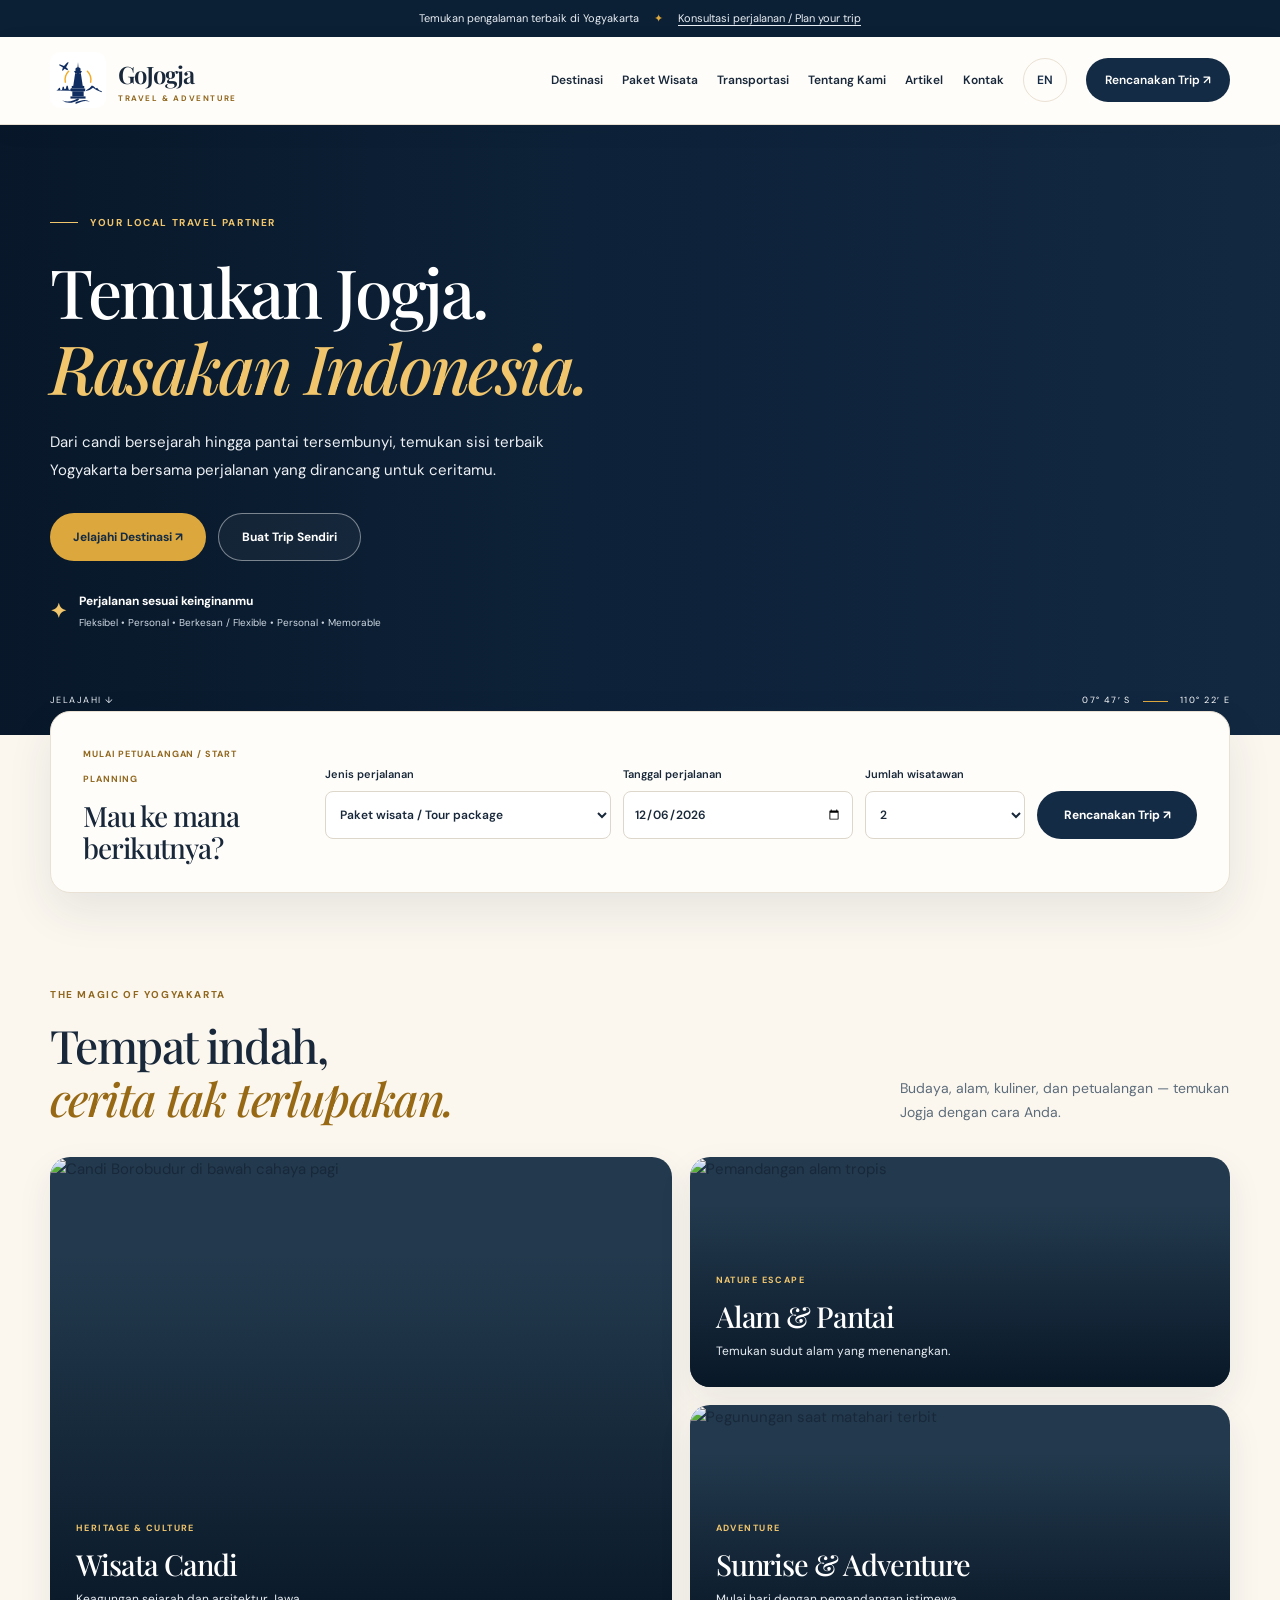
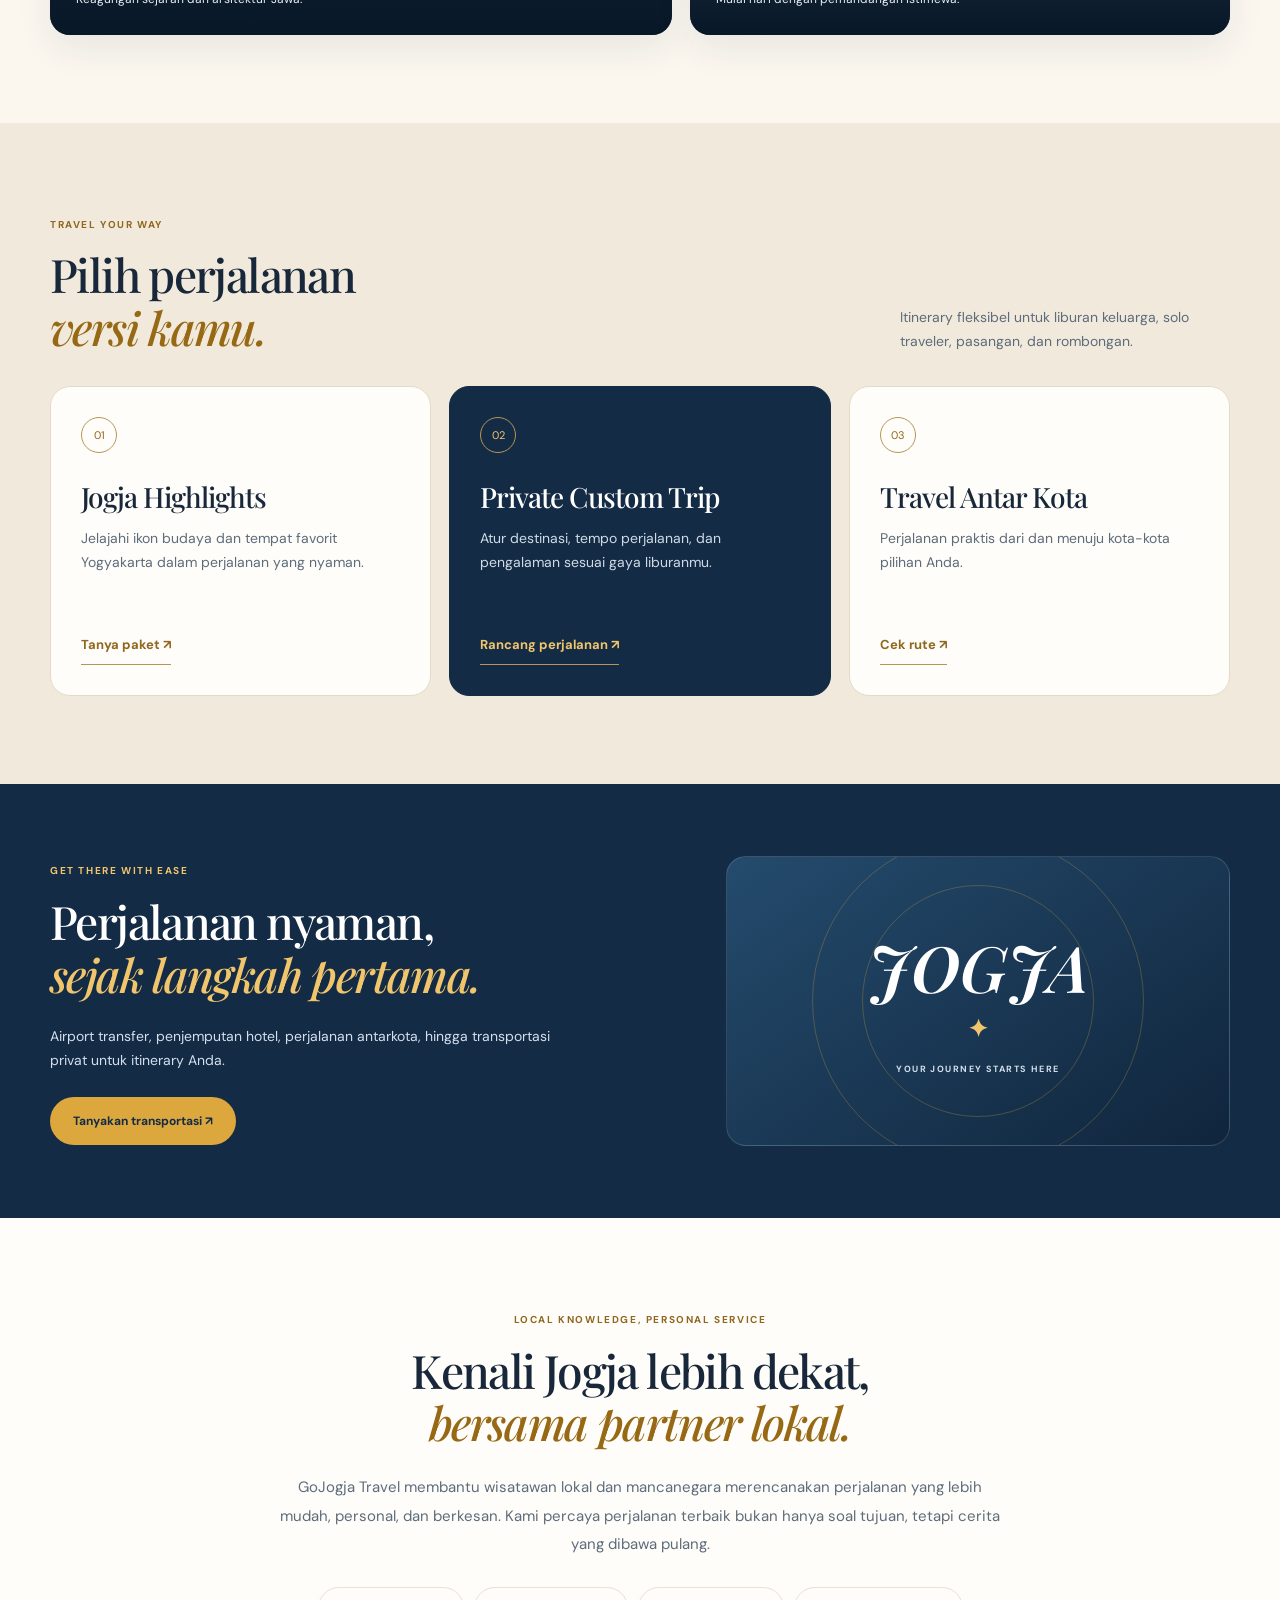
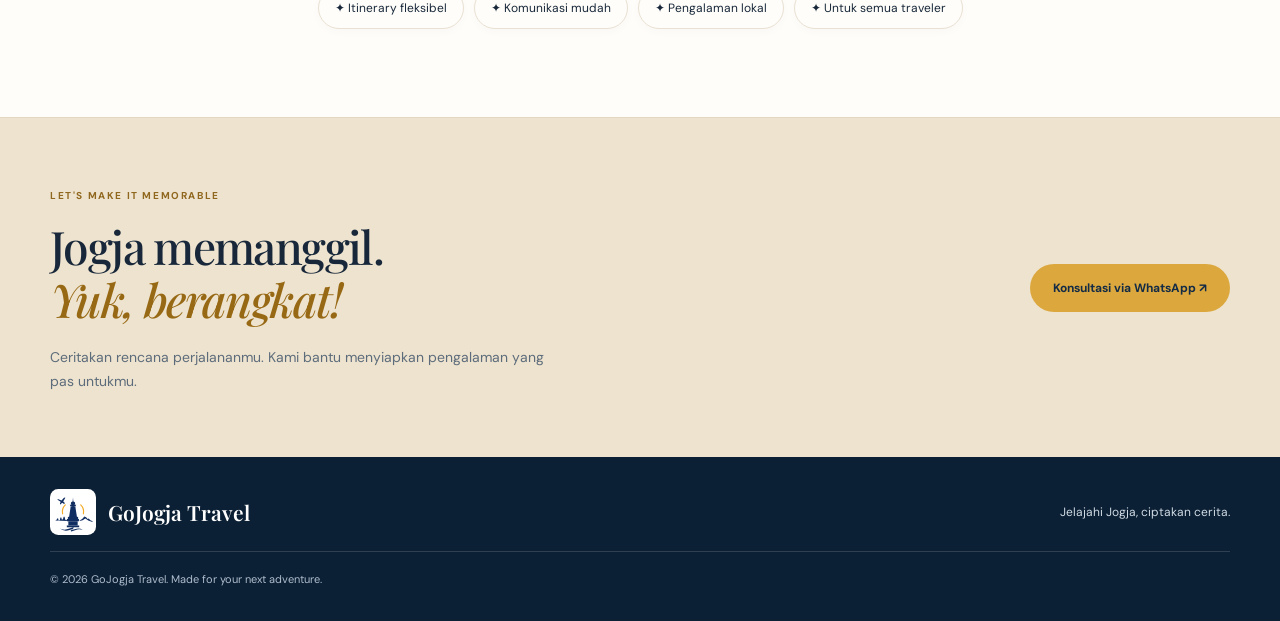
==== commit d6c494f7: "Align GoJogja homepage booking links and bilingual content" ====
--- a/index.html
+++ b/index.html
@@ -16,13 +16,13 @@
 <meta name="twitter:card" content="summary_large_image"><meta name="twitter:title" content="GoJogja Travel | Wisata Jogja"><meta name="twitter:description" content="Paket wisata Jogja, private trip, dan travel antar kota bersama partner lokal Anda."><meta name="twitter:image" content="https://images.unsplash.com/photo-1596402184320-417e7178b2cd?auto=format&fit=crop&w=1200&h=630&q=85">
 <title>GoJogja Travel | Paket Wisata Jogja, Private Trip & Travel Antar Kota</title>
 <script type="application/ld+json">{"@context":"https://schema.org","@type":"TravelAgency","name":"GoJogja Travel","url":"https://gojogjatravel.web.id/","description":"Paket wisata Yogyakarta, private trip, dan layanan travel antar kota.","areaServed":[{"@type":"City","name":"Yogyakarta"},{"@type":"AdministrativeArea","name":"Daerah Istimewa Yogyakarta"}],"availableLanguage":["Indonesian","English"],"sameAs":["https://gojogjatravel.web.id/"]}</script>
-<link rel="stylesheet" href="style.css?v=20261025">
+<link rel="stylesheet" href="style.css?v=20261025b">
 <script>(()=>{try{const u=new URL(window.location.href);if(u.searchParams.has('utm_source')&&u.searchParams.get('utm_source')==='chatgpt.com'){u.searchParams.delete('utm_source');window.history.replaceState({},document.title,u.pathname+(u.search?u.search:''))}}catch(e){}})();</script>
 </head>
 <body>
 <a class="skip-link" href="#main">Lewati ke konten utama</a>
 <div class="topbar">Temukan pengalaman terbaik di Yogyakarta <span>✦</span> <a href="#contact">Konsultasi perjalanan / Plan your trip</a></div>
-<header class="header"><a class="brand" href="#home" aria-label="GoJogja Travel beranda"><img src="logo-gojogja.svg" alt="Logo GoJogja Travel"><span class="brand-wordmark"><strong>GoJogja</strong><small>TRAVEL &amp; ADVENTURE</small></span></a><button class="menu" id="menu" aria-label="Buka menu" aria-controls="nav" aria-expanded="false">☰</button><nav id="nav" aria-label="Navigasi utama"><a href="#destinations" data-id="Destinasi" data-en="Destinations">Destinasi</a><a href="#packages" data-id="Paket Wisata" data-en="Packages">Paket Wisata</a><a href="#transport" data-id="Transportasi" data-en="Transport">Transportasi</a><a href="#about" data-id="Tentang Kami" data-en="About">Tentang Kami</a><a href="articles.html" data-id="Artikel" data-en="Articles">Artikel</a><a href="#contact" data-id="Kontak" data-en="Contact">Kontak</a><button id="language" class="lang">EN</button><a class="navbutton" href="#booking" data-id="Rencanakan Trip ↗" data-en="Plan Your Trip ↗">Rencanakan Trip ↗</a></nav></header>
+<header class="header"><a class="brand" href="#home" aria-label="GoJogja Travel beranda"><img src="logo-gojogja.svg" alt="Logo GoJogja Travel"><span class="brand-wordmark"><strong>GoJogja</strong><small>TRAVEL &amp; ADVENTURE</small></span></a><button type="button" class="menu" id="menu" aria-label="Buka menu" aria-controls="nav" aria-expanded="false">☰</button><nav id="nav" aria-label="Navigasi utama"><a href="#destinations" data-id="Destinasi" data-en="Destinations">Destinasi</a><a href="#packages" data-id="Paket Wisata" data-en="Packages">Paket Wisata</a><a href="#transport" data-id="Transportasi" data-en="Transport">Transportasi</a><a href="#about" data-id="Tentang Kami" data-en="About">Tentang Kami</a><a href="articles.html" data-id="Artikel" data-en="Articles">Artikel</a><a href="#contact" data-id="Kontak" data-en="Contact">Kontak</a><button type="button" id="language" class="lang" title="Switch language / Ganti bahasa">EN</button><a class="navbutton" href="#booking" data-id="Rencanakan Trip ↗" data-en="Plan Your Trip ↗">Rencanakan Trip ↗</a></nav></header>
 
 <div id="siteAd" hidden style="padding:22px 6vw;color:#fff;background:#10294b">
 <div style="max-width:1180px;margin:auto;display:flex;align-items:center;justify-content:space-between;gap:22px;flex-wrap:wrap">
@@ -35,12 +35,12 @@
 <main id="main">
 <section class="hero" id="home"><div class="hero-bg" aria-hidden="true"></div><div class="shade"></div><div class="hero-copy"><p class="eyebrow">YOUR LOCAL TRAVEL PARTNER</p><h1 data-id="Temukan Jogja.<br><em>Rasakan Indonesia.</em>" data-en="Discover Jogja.<br><em>Experience Indonesia.</em>">Temukan Jogja.<br><em>Rasakan Indonesia.</em></h1><p class="intro" data-id="Dari candi bersejarah hingga pantai tersembunyi, temukan sisi terbaik Yogyakarta bersama perjalanan yang dirancang untuk ceritamu." data-en="From ancient temples to hidden beaches, discover the best of Yogyakarta with a journey designed around your story.">Dari candi bersejarah hingga pantai tersembunyi, temukan sisi terbaik Yogyakarta bersama perjalanan yang dirancang untuk ceritamu.</p><div class="actions"><a class="btn gold" href="#destinations" data-id="Jelajahi Destinasi ↗" data-en="Explore Destinations ↗">Jelajahi Destinasi ↗</a><a class="btn glass" href="#booking" data-id="Buat Trip Sendiri" data-en="Build Your Own Trip">Buat Trip Sendiri</a></div><div class="trust"><b>✦</b><span><strong data-id="Perjalanan sesuai keinginanmu" data-en="A journey made for you">Perjalanan sesuai keinginanmu</strong><small>Fleksibel • Personal • Berkesan / Flexible • Personal • Memorable</small></span></div></div><div class="coordinates">07° 47′ S <i></i> 110° 22′ E</div><a class="scroll" href="#destinations">JELAJAHI ↓</a></section>
 <section class="planner" id="booking"><div class="planner-title"><small>MULAI PETUALANGAN / START PLANNING</small><h2 data-id="Mau ke mana <br>berikutnya?" data-en="Where to <br>next?">Mau ke mana <br>berikutnya?</h2></div><form id="tripForm"><label><span data-id="Jenis perjalanan" data-en="Travel style">Jenis perjalanan</span><select id="service"><option>Paket wisata / Tour package</option><option>Private trip</option><option>Travel antar kota / Intercity travel</option><option>Airport transfer</option><option>Custom trip</option></select></label><label><span data-id="Tanggal perjalanan" data-en="Travel date">Tanggal perjalanan</span><input id="date" type="date" required></label><label><span data-id="Jumlah wisatawan" data-en="Travellers">Jumlah wisatawan</span><select id="people"><option>1</option><option selected>2</option><option>3–5</option><option>6–10</option><option>10+</option></select></label><button class="btn navy search-submit" type="submit">Rencanakan Trip ↗</button></form></section>
-<section class="section" id="destinations"><div class="section-head"><div><small>THE MAGIC OF YOGYAKARTA</small><h2>Tempat indah,<br><em>cerita tak terlupakan.</em></h2></div><p>Budaya, alam, kuliner, dan petualangan — temukan Jogja dengan cara Anda.</p></div><div class="dest-grid"><article class="dest dest-large"><img loading="lazy" decoding="async" src="https://images.unsplash.com/photo-1596402184320-417e7178b2cd?auto=format&fit=crop&w=1200&q=85" alt="Candi Borobudur di bawah cahaya pagi"><div><small>HERITAGE & CULTURE</small><h3>Wisata Candi</h3><p>Keagungan sejarah dan arsitektur Jawa.</p></div></article><article class="dest"><img loading="lazy" decoding="async" src="https://images.unsplash.com/photo-1518548419970-58e3b4079ab2?auto=format&fit=crop&w=900&q=85" alt="Pemandangan alam tropis"><div><small>NATURE ESCAPE</small><h3>Alam & Pantai</h3><p>Temukan sudut alam yang menenangkan.</p></div></article><article class="dest"><img loading="lazy" decoding="async" src="https://images.unsplash.com/photo-1519681393784-d120267933ba?auto=format&fit=crop&w=900&q=85" alt="Pegunungan saat matahari terbit"><div><small>ADVENTURE</small><h3>Sunrise & Adventure</h3><p>Mulai hari dengan pemandangan istimewa.</p></div></article></div></section>
-<section class="packages section" id="packages"><div class="section-head"><div><small>TRAVEL YOUR WAY</small><h2>Pilih perjalanan<br><em>versi kamu.</em></h2></div><p>Itinerary fleksibel untuk liburan keluarga, solo traveler, pasangan, dan rombongan.</p></div><div class="package-grid"><article class="package"><span class="num">01</span><h3>Jogja Highlights</h3><p>Jelajahi ikon budaya dan tempat favorit Yogyakarta dalam perjalanan yang nyaman.</p><a href="#contact">Tanya paket ↗</a></article><article class="package featured"><span class="num">02</span><h3>Private Custom Trip</h3><p>Atur destinasi, tempo perjalanan, dan pengalaman sesuai gaya liburanmu.</p><a href="#contact">Rancang perjalanan ↗</a></article><article class="package"><span class="num">03</span><h3>Travel Antar Kota</h3><p>Perjalanan praktis dari dan menuju kota-kota pilihan Anda.</p><a href="#contact">Cek rute ↗</a></article></div></section>
-<section class="transport" id="transport"><div><small>GET THERE WITH EASE</small><h2>Perjalanan nyaman,<br><em>sejak langkah pertama.</em></h2><p>Airport transfer, penjemputan hotel, perjalanan antarkota, hingga transportasi privat untuk itinerary Anda.</p><a class="btn gold" href="#contact">Tanyakan transportasi ↗</a></div><div class="transport-art"><span>JOGJA</span><b>✦</b><small>YOUR JOURNEY STARTS HERE</small></div></section>
-<section class="about section" id="about"><small>LOCAL KNOWLEDGE, PERSONAL SERVICE</small><h2>Kenali Jogja lebih dekat,<br><em>bersama partner lokal.</em></h2><p>GoJogja Travel membantu wisatawan lokal dan mancanegara merencanakan perjalanan yang lebih mudah, personal, dan berkesan. Kami percaya perjalanan terbaik bukan hanya soal tujuan, tetapi cerita yang dibawa pulang.</p><div class="values"><span>✦ Itinerary fleksibel</span><span>✦ Komunikasi mudah</span><span>✦ Pengalaman lokal</span><span>✦ Untuk semua traveler</span></div></section>
-<section class="contact" id="contact"><div><small>LET'S MAKE IT MEMORABLE</small><h2>Jogja memanggil.<br><em>Yuk, berangkat!</em></h2><p>Ceritakan rencana perjalananmu. Kami bantu menyiapkan pengalaman yang pas untukmu.</p></div><a class="btn gold" id="contactBtn" href="https://wa.me/6285659837378?text=Halo%20GoJogja%20Travel%2C%20saya%20ingin%20bertanya%20tentang%20paket%20wisata." target="_blank" rel="noopener">Konsultasi via WhatsApp ↗</a></section>
-</main><footer><a class="footer-brand" href="#home"><img src="logo-gojogja.svg" alt="Logo GoJogja Travel"><span>GoJogja Travel</span></a><p>Jelajahi Jogja, ciptakan cerita.</p><span>© <span id="year"></span> GoJogja Travel. Made for your next adventure.</span></footer><script src="script.js?v=20261025"></script>
+<section class="section" id="destinations"><div class="section-head"><div><small>THE MAGIC OF YOGYAKARTA</small><h2 data-id="Tempat indah,<br><em>cerita tak terlupakan.</em>" data-en="Beautiful places,<br><em>unforgettable stories.</em>">Tempat indah,<br><em>cerita tak terlupakan.</em></h2></div><p data-id="Budaya, alam, kuliner, dan petualangan — temukan Jogja dengan cara Anda." data-en="Culture, nature, food and adventure — explore Jogja your way.">Budaya, alam, kuliner, dan petualangan — temukan Jogja dengan cara Anda.</p></div><div class="dest-grid"><article class="dest dest-large"><img loading="lazy" decoding="async" src="https://images.unsplash.com/photo-1596402184320-417e7178b2cd?auto=format&fit=crop&w=1200&q=85" alt="Candi Borobudur di bawah cahaya pagi"><div><small>HERITAGE & CULTURE</small><h3>Wisata Candi</h3><p>Keagungan sejarah dan arsitektur Jawa.</p></div></article><article class="dest"><img loading="lazy" decoding="async" src="https://images.unsplash.com/photo-1518548419970-58e3b4079ab2?auto=format&fit=crop&w=900&q=85" alt="Pemandangan alam tropis"><div><small>NATURE ESCAPE</small><h3>Alam & Pantai</h3><p>Temukan sudut alam yang menenangkan.</p></div></article><article class="dest"><img loading="lazy" decoding="async" src="https://images.unsplash.com/photo-1519681393784-d120267933ba?auto=format&fit=crop&w=900&q=85" alt="Pegunungan saat matahari terbit"><div><small>ADVENTURE</small><h3>Sunrise & Adventure</h3><p>Mulai hari dengan pemandangan istimewa.</p></div></article></div></section>
+<section class="packages section" id="packages"><div class="section-head"><div><small>TRAVEL YOUR WAY</small><h2 data-id="Pilih perjalanan<br><em>versi kamu.</em>" data-en="Travel plans,<br><em>made for you.</em>">Pilih perjalanan<br><em>versi kamu.</em></h2></div><p data-id="Itinerary fleksibel untuk liburan keluarga, solo traveler, pasangan, dan rombongan." data-en="Flexible itineraries for families, solo travellers, couples and groups.">Itinerary fleksibel untuk liburan keluarga, solo traveler, pasangan, dan rombongan.</p></div><div class="package-grid"><article class="package"><span class="num">01</span><h3>Jogja Highlights</h3><p>Jelajahi ikon budaya dan tempat favorit Yogyakarta dalam perjalanan yang nyaman.</p><a href="#booking" data-id="Tanya paket ↗" data-en="Ask about this tour ↗">Tanya paket ↗</a></article><article class="package featured"><span class="num">02</span><h3>Private Custom Trip</h3><p>Atur destinasi, tempo perjalanan, dan pengalaman sesuai gaya liburanmu.</p><a href="#booking" data-id="Rancang perjalanan ↗" data-en="Plan a private trip ↗">Rancang perjalanan ↗</a></article><article class="package"><span class="num">03</span><h3>Travel Antar Kota</h3><p>Perjalanan praktis dari dan menuju kota-kota pilihan Anda.</p><a href="#booking" data-id="Cek rute ↗" data-en="Check routes ↗">Cek rute ↗</a></article></div></section>
+<section class="transport" id="transport"><div><small>GET THERE WITH EASE</small><h2 data-id="Perjalanan nyaman,<br><em>sejak langkah pertama.</em>" data-en="Comfortable journeys,<br><em>from the first mile.</em>">Perjalanan nyaman,<br><em>sejak langkah pertama.</em></h2><p data-id="Airport transfer, penjemputan hotel, perjalanan antarkota, hingga transportasi privat untuk itinerary Anda." data-en="Airport transfers, hotel pickups, intercity rides, and private transport for your itinerary.">Airport transfer, penjemputan hotel, perjalanan antarkota, hingga transportasi privat untuk itinerary Anda.</p><a class="btn gold" href="#booking" data-id="Tanyakan transportasi ↗" data-en="Ask about transport ↗">Tanyakan transportasi ↗</a></div><div class="transport-art"><span>JOGJA</span><b>✦</b><small>YOUR JOURNEY STARTS HERE</small></div></section>
+<section class="about section" id="about"><small>LOCAL KNOWLEDGE, PERSONAL SERVICE</small><h2 data-id="Kenali Jogja lebih dekat,<br><em>bersama partner lokal.</em>" data-en="Discover the real Jogja,<br><em>with a local partner.</em>">Kenali Jogja lebih dekat,<br><em>bersama partner lokal.</em></h2><p data-id="GoJogja Travel membantu wisatawan lokal dan mancanegara merencanakan perjalanan yang lebih mudah, personal, dan berkesan. Kami percaya perjalanan terbaik bukan hanya soal tujuan, tetapi cerita yang dibawa pulang." data-en="GoJogja Travel helps visitors from Indonesia and around the world plan personal, memorable journeys. We believe the best trips are not just about destinations, but about the stories you take home.">GoJogja Travel membantu wisatawan lokal dan mancanegara merencanakan perjalanan yang lebih mudah, personal, dan berkesan. Kami percaya perjalanan terbaik bukan hanya soal tujuan, tetapi cerita yang dibawa pulang.</p><div class="values"><span>✦ Itinerary fleksibel</span><span>✦ Komunikasi mudah</span><span>✦ Pengalaman lokal</span><span>✦ Untuk semua traveler</span></div></section>
+<section class="contact" id="contact"><div><small>LET'S MAKE IT MEMORABLE</small><h2 data-id="Jogja memanggil.<br><em>Yuk, berangkat!</em>" data-en="Jogja is calling.<br><em>Let’s go!</em>">Jogja memanggil.<br><em>Yuk, berangkat!</em></h2><p data-id="Ceritakan rencana perjalananmu. Kami bantu menyiapkan pengalaman yang pas untukmu." data-en="Tell us about your travel plans. We’ll help shape an experience that fits you.">Ceritakan rencana perjalananmu. Kami bantu menyiapkan pengalaman yang pas untukmu.</p></div><a class="btn gold" id="contactBtn" href="https://wa.me/6285659837378?text=Halo%20GoJogja%20Travel%2C%20saya%20ingin%20bertanya%20tentang%20paket%20wisata." target="_blank" rel="noopener" data-id="Konsultasi via WhatsApp ↗" data-en="Chat on WhatsApp ↗">Konsultasi via WhatsApp ↗</a></section>
+</main><footer><a class="footer-brand" href="#home"><img src="logo-gojogja.svg" alt="Logo GoJogja Travel"><span>GoJogja Travel</span></a><p data-id="Jelajahi Jogja, ciptakan cerita." data-en="Explore Jogja, make memories.">Jelajahi Jogja, ciptakan cerita.</p><span>© <span id="year"></span> GoJogja Travel. Made for your next adventure.</span></footer><script src="script.js?v=20261025b"></script>
 </body></html>
 <!-- GitHub Pages deployment refresh: 2026-10-19 -->
 
--- a/style.css
+++ b/style.css
@@ -14,3 +14,78 @@
 @media(max-width:1100px){.header{gap:20px}.menu{display:grid;place-items:center;background:transparent;border:1px solid var(--line);border-radius:10px;color:var(--navy);width:44px;height:44px;font-size:23px;cursor:pointer}.header nav{display:none;position:absolute;top:100%;left:0;right:0;background:#fffdf9;padding:16px var(--gutter) 24px;max-height:calc(100dvh - 88px);overflow:auto;border-bottom:1px solid var(--line);box-shadow:0 15px 25px #142b4515;flex-direction:column;gap:6px;align-items:stretch}.header nav.open{display:flex}.header nav>a:not(.navbutton){padding:12px 0;font-size:14px}.header nav .lang{align-self:start;margin:8px 0}.navbutton{text-align:center}.planner{grid-template-columns:1fr;gap:20px}.planner-title{display:flex;align-items:center;justify-content:space-between;gap:20px}.planner-title h2{margin:0}.planner-title h2 br{display:none}.hero h1{font-size:clamp(44px,6.6vw,70px)}}
 @media(max-width:700px){:root{--gutter:22px}html{scroll-padding-top:88px}.topbar{font-size:10px;line-height:1.6;padding:8px 18px}.topbar span{padding:0 5px}.topbar a{display:inline-block}.header{height:76px}.brand img{width:48px;height:48px}.brand-wordmark strong{font-size:22px}.brand-wordmark small{font-size:7px}.header nav{max-height:calc(100dvh - 76px)}.hero{min-height:0}.hero-copy{padding:60px var(--gutter) 94px}.hero h1{font-size:clamp(39px,8.9vw,59px);line-height:1.15}.intro{font-size:14px}.eyebrow{font-size:9px;letter-spacing:.12em}.actions{gap:10px}.btn{padding:13px 19px}.trust small{max-width:280px;line-height:1.7}.coordinates{bottom:25px;font-size:8px}.scroll{bottom:25px;font-size:8px}.planner{width:calc(100% - 32px);padding:24px 20px;border-radius:12px}.planner-title{display:block}.planner-title h2{margin-top:8px;font-size:27px}.planner form{grid-template-columns:repeat(2,minmax(0,1fr));gap:14px}.planner label:first-child,.planner .search-submit{grid-column:1/-1}.planner .search-submit{justify-self:stretch}.planner input,.planner select{font-size:13px}.section{padding:60px var(--gutter)}.section-head{display:block;margin-bottom:26px}.section-head p{margin-top:20px}.section-head h2,.transport h2,.about h2,.contact h2{font-size:clamp(32px,8vw,42px)}.dest-grid{grid-template-columns:1fr;grid-template-rows:300px 240px 240px;gap:14px}.dest-large{grid-row:auto}.dest>div{left:22px;bottom:22px}.dest h3{font-size:28px}.package-grid{grid-template-columns:1fr;gap:14px}.package{padding:26px}.package h3{margin-top:22px}.transport{grid-template-columns:1fr;padding:56px var(--gutter);gap:30px}.transport-art{min-height:230px}.contact{display:block;padding:54px var(--gutter)}.contact .btn{margin-top:25px}.values{gap:8px}.values span{padding:9px 12px;font-size:11px}footer{grid-template-columns:1fr;gap:12px}footer p{text-align:left}.articles-hero{padding-inline:var(--gutter)}.article-card{min-width:0}}
 @media(prefers-reduced-motion:reduce){html{scroll-behavior:auto}*,*:before,*:after{animation:none!important;transition:none!important}}
+
+/* GoJogja design polish 2026-10-25 */
+:root{--radius-lg:20px;--shadow-soft:0 18px 46px rgba(20,43,69,.09)}
+body{overflow-x:clip}
+.header{box-shadow:0 6px 24px rgba(12,32,53,.045)}
+.header nav>a:not(.navbutton){transition:color .2s ease}
+.header nav>a.is-active{color:#936517}
+.header nav>a.is-active:not(.navbutton){box-shadow:inset 0 -2px 0 var(--gold)}
+.navbutton,.btn,.lang{transition:background-color .2s ease,color .2s ease,transform .2s ease,box-shadow .2s ease}
+.navbutton:hover,.btn.navy:hover{box-shadow:0 8px 22px rgba(20,43,69,.18)}
+.hero{min-height:610px}
+.hero-bg{transform:scale(1.01)}
+.hero-copy{position:relative;max-width:1380px;margin-inline:auto}
+.hero-copy h1{text-wrap:balance}
+.intro{text-wrap:pretty}
+.planner{border-radius:var(--radius-lg);box-shadow:var(--shadow-soft);gap:32px}
+.planner input:focus,.planner select:focus{outline:2px solid #dca83e;outline-offset:1px;border-color:#c89b3c}
+.section-head h2{text-wrap:balance}
+.dest,.package,.transport-art{border-radius:var(--radius-lg)}
+.dest{box-shadow:0 14px 35px rgba(20,43,69,.08)}
+.dest:after{pointer-events:none}
+.dest h3{text-wrap:balance}
+.package{transition:transform .22s ease,box-shadow .22s ease,border-color .22s ease;min-height:310px}
+.package:hover{transform:translateY(-4px);box-shadow:0 18px 40px rgba(20,43,69,.11);border-color:#ccb88d}
+.package.featured:hover{border-color:#bd9239}
+.package a:hover{color:#bd7b0c}
+.about{background:#fffdf9}
+.about h2{text-wrap:balance}
+.values span{box-shadow:0 3px 10px rgba(20,43,69,.025)}
+.contact{border-top:1px solid #e2d7c0}
+.contact h2{text-wrap:balance}
+footer a:hover{color:#f0c56c}
+@media(min-width:1101px){
+ .header nav{gap:clamp(12px,1.5vw,22px)}
+ .planner{grid-template-columns:210px minmax(0,1fr)}
+ .planner form{grid-template-columns:minmax(0,1.25fr) minmax(0,1fr) minmax(95px,.7fr) auto;gap:12px}
+ .planner .search-submit{grid-column:auto;min-width:160px;white-space:nowrap}
+}
+@media(max-width:1100px){
+ .header nav{gap:3px}
+ .header nav>a.is-active:not(.navbutton){box-shadow:none}
+ .header nav>a:not(.navbutton){border-bottom:1px solid #f1e9dc}
+ .planner{gap:22px}
+}
+@media(max-width:700px){
+ .hero{min-height:570px}
+ .hero-copy{padding-top:65px}
+ .hero h1{max-width:560px}
+ .planner{margin-top:-30px;width:calc(100% - 28px);padding:22px 18px;box-shadow:0 14px 30px rgba(20,43,69,.11)}
+ .planner form{gap:12px}
+ .planner-title h2{font-size:25px}
+ .section{padding-block:64px}
+ .dest-grid{grid-template-rows:320px 245px 245px}
+ .dest,.package,.transport-art{border-radius:17px}
+ .package{min-height:0}
+ .transport-art{min-height:210px}
+ .contact .btn{width:100%;max-width:340px}
+ .footer-brand{font-size:19px}
+}
+@media(max-width:440px){
+ .brand-wordmark strong{font-size:20px}
+ .brand-wordmark small{letter-spacing:1px}
+ .brand img{width:43px;height:43px}
+ .hero{min-height:610px}
+ .hero h1{font-size:clamp(37px,10vw,46px)}
+ .hero .actions{display:grid;grid-template-columns:1fr}
+ .hero .actions .btn{width:100%}
+ .coordinates{display:none}
+ .planner form{grid-template-columns:1fr}
+ .planner label{grid-column:1/-1}
+ .planner .search-submit{grid-column:1/-1}
+ .section-head h2,.transport h2,.about h2,.contact h2{font-size:clamp(31px,8vw,38px)}
+ .dest-grid{grid-template-rows:300px 220px 220px}
+ .dest>div{left:18px;right:18px;bottom:18px}
+}
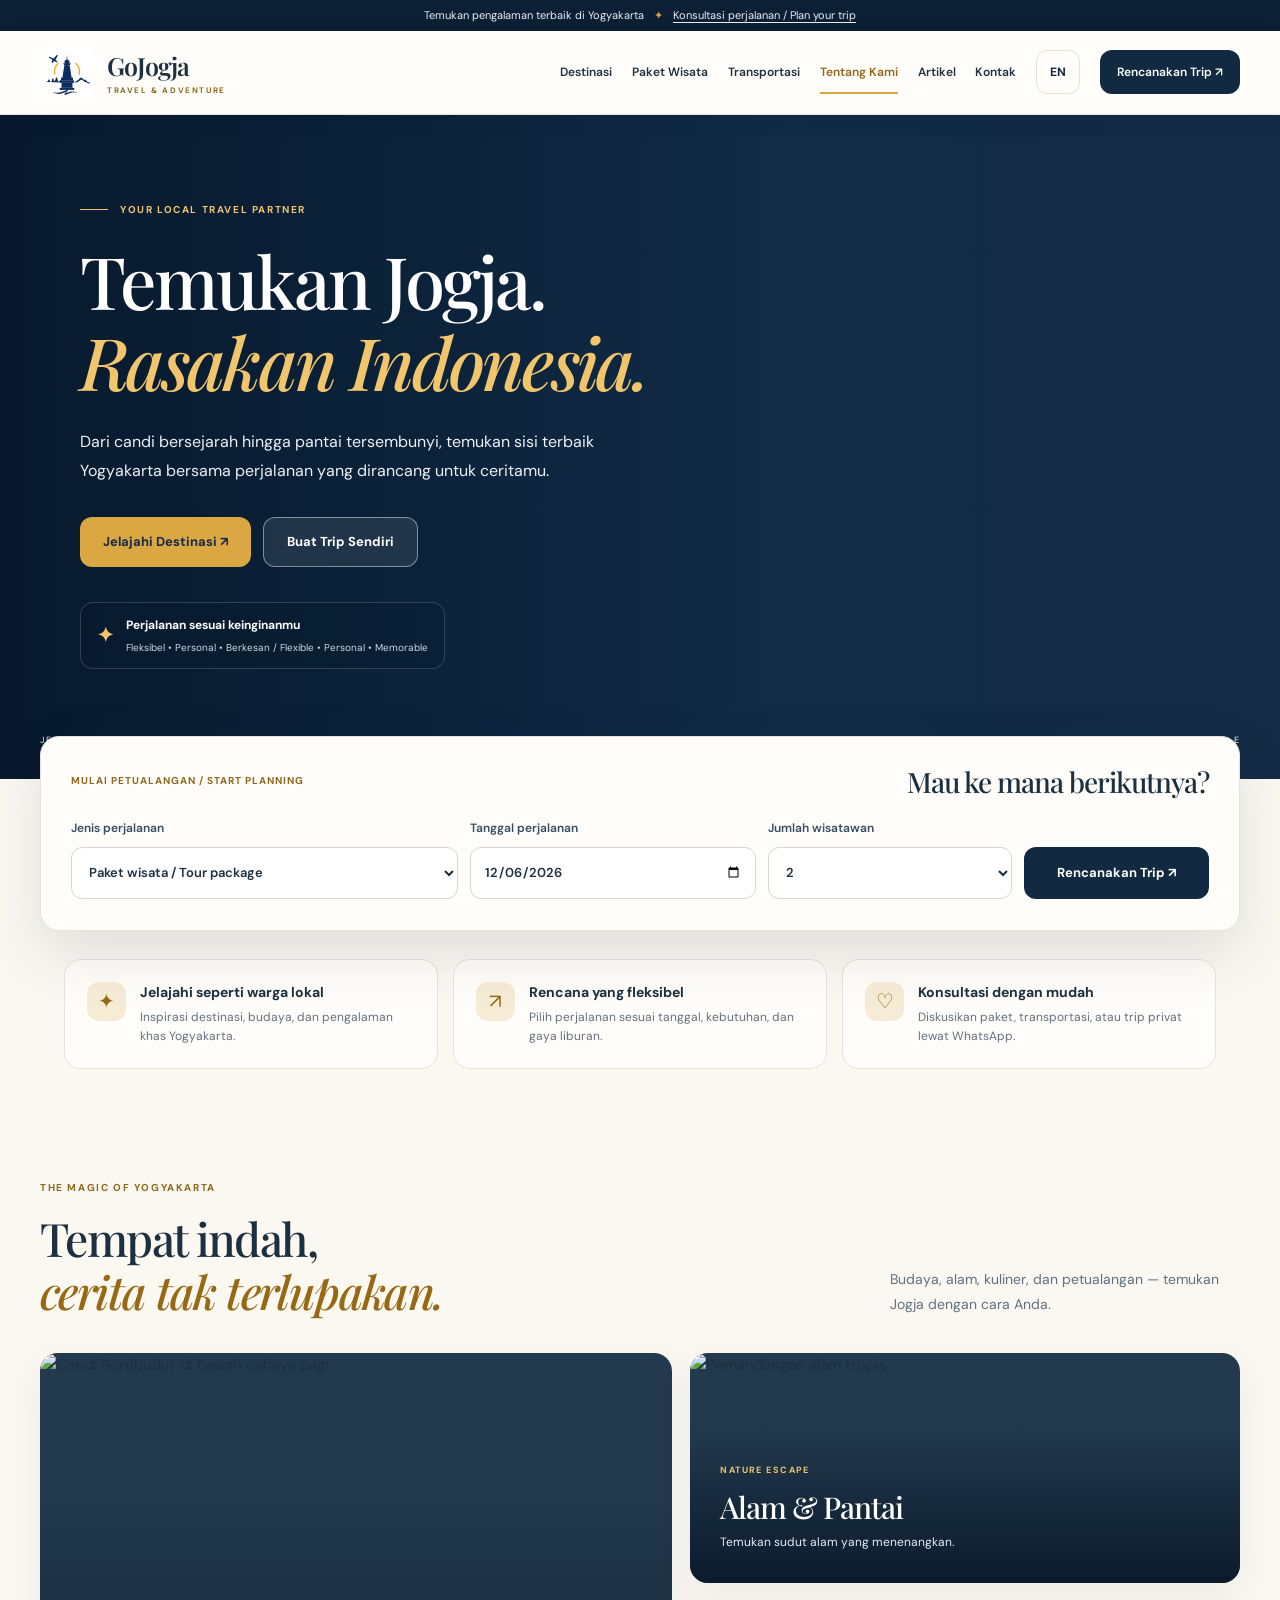
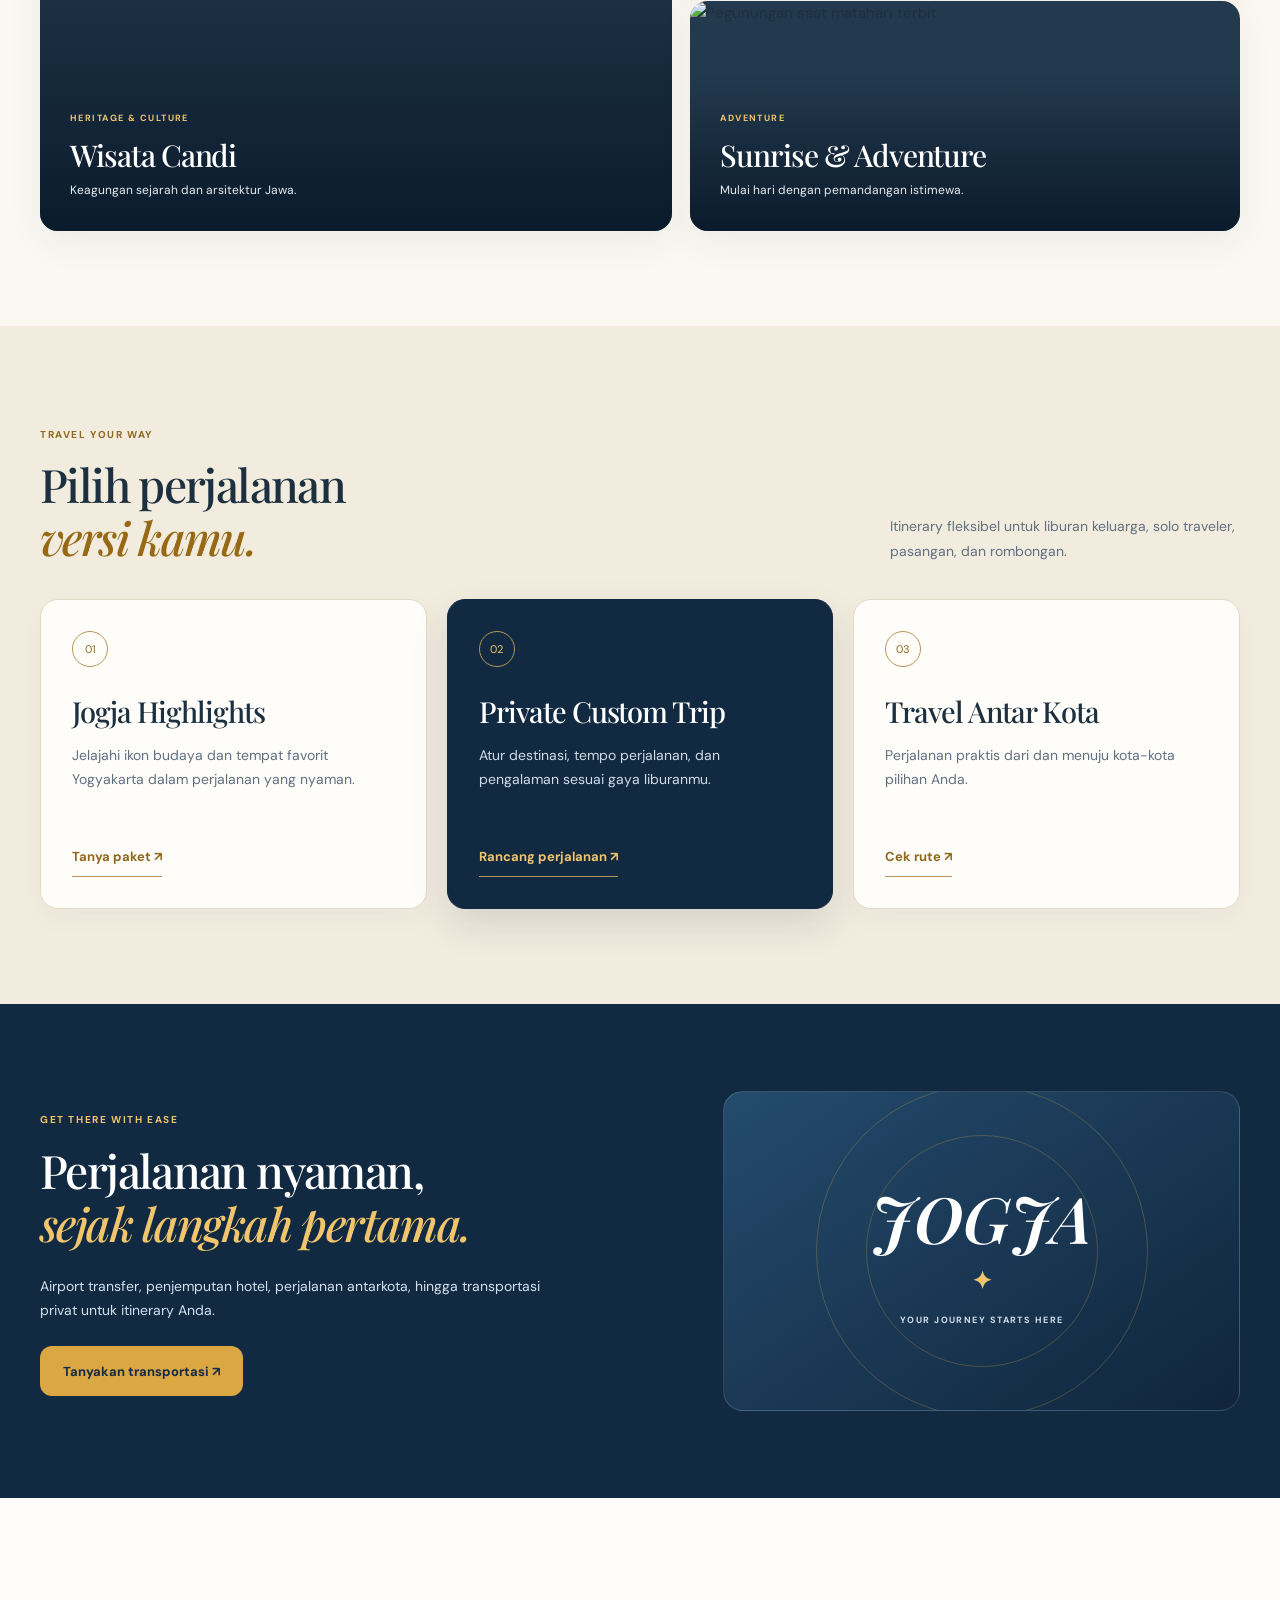
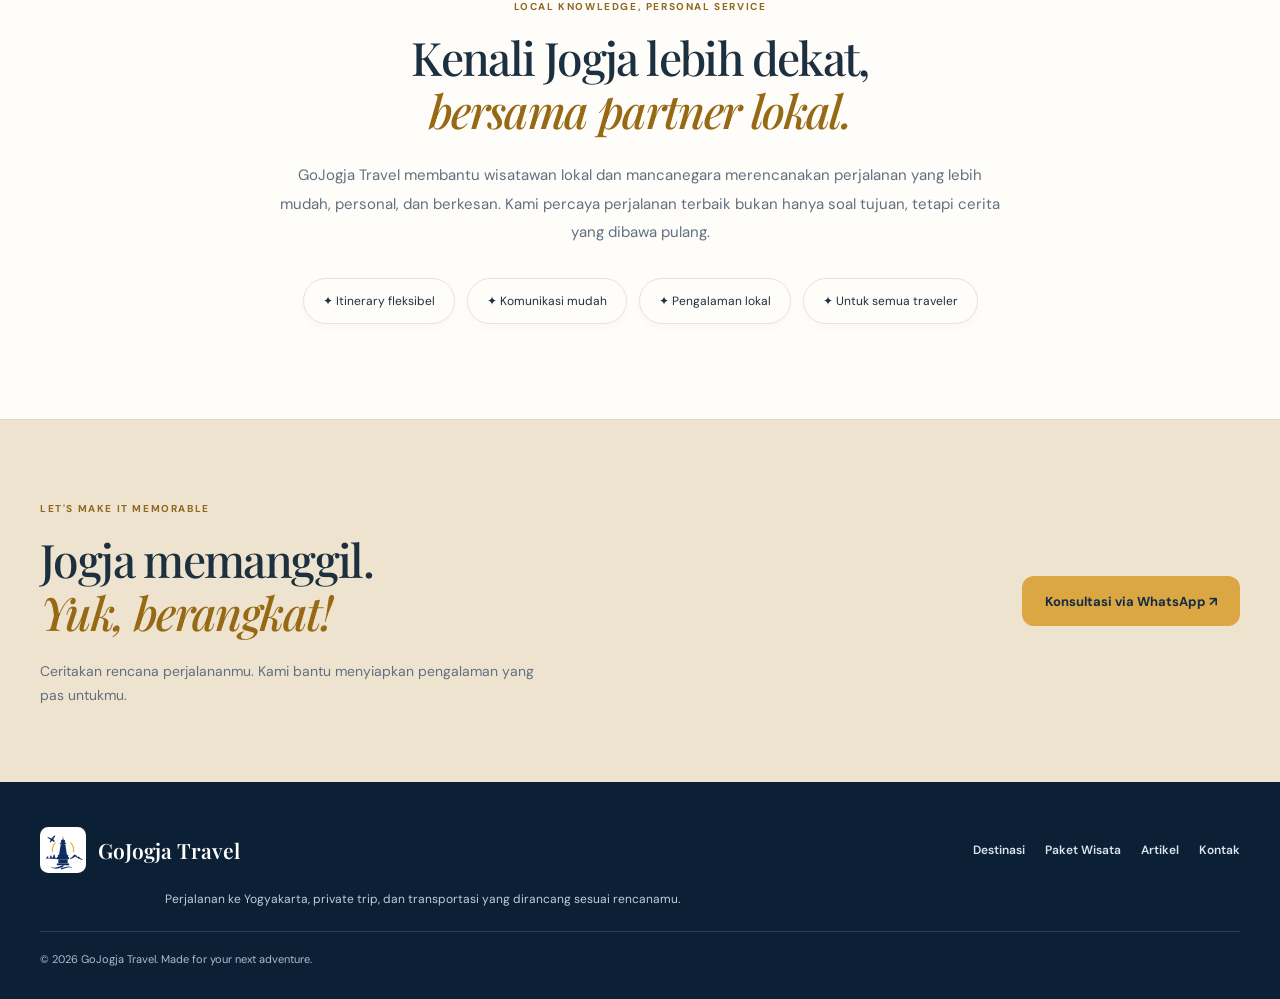
==== commit d86f4ca9: "Improve GoJogja homepage layout and consistent footer navigation" ====
--- a/index.html
+++ b/index.html
@@ -16,7 +16,7 @@
 <meta name="twitter:card" content="summary_large_image"><meta name="twitter:title" content="GoJogja Travel | Wisata Jogja"><meta name="twitter:description" content="Paket wisata Jogja, private trip, dan travel antar kota bersama partner lokal Anda."><meta name="twitter:image" content="https://images.unsplash.com/photo-1596402184320-417e7178b2cd?auto=format&fit=crop&w=1200&h=630&q=85">
 <title>GoJogja Travel | Paket Wisata Jogja, Private Trip & Travel Antar Kota</title>
 <script type="application/ld+json">{"@context":"https://schema.org","@type":"TravelAgency","name":"GoJogja Travel","url":"https://gojogjatravel.web.id/","description":"Paket wisata Yogyakarta, private trip, dan layanan travel antar kota.","areaServed":[{"@type":"City","name":"Yogyakarta"},{"@type":"AdministrativeArea","name":"Daerah Istimewa Yogyakarta"}],"availableLanguage":["Indonesian","English"],"sameAs":["https://gojogjatravel.web.id/"]}</script>
-<link rel="stylesheet" href="style.css?v=20261025b">
+<link rel="stylesheet" href="style.css?v=20261025c">
 <script>(()=>{try{const u=new URL(window.location.href);if(u.searchParams.has('utm_source')&&u.searchParams.get('utm_source')==='chatgpt.com'){u.searchParams.delete('utm_source');window.history.replaceState({},document.title,u.pathname+(u.search?u.search:''))}}catch(e){}})();</script>
 </head>
 <body>
@@ -35,12 +35,22 @@
 <main id="main">
 <section class="hero" id="home"><div class="hero-bg" aria-hidden="true"></div><div class="shade"></div><div class="hero-copy"><p class="eyebrow">YOUR LOCAL TRAVEL PARTNER</p><h1 data-id="Temukan Jogja.<br><em>Rasakan Indonesia.</em>" data-en="Discover Jogja.<br><em>Experience Indonesia.</em>">Temukan Jogja.<br><em>Rasakan Indonesia.</em></h1><p class="intro" data-id="Dari candi bersejarah hingga pantai tersembunyi, temukan sisi terbaik Yogyakarta bersama perjalanan yang dirancang untuk ceritamu." data-en="From ancient temples to hidden beaches, discover the best of Yogyakarta with a journey designed around your story.">Dari candi bersejarah hingga pantai tersembunyi, temukan sisi terbaik Yogyakarta bersama perjalanan yang dirancang untuk ceritamu.</p><div class="actions"><a class="btn gold" href="#destinations" data-id="Jelajahi Destinasi ↗" data-en="Explore Destinations ↗">Jelajahi Destinasi ↗</a><a class="btn glass" href="#booking" data-id="Buat Trip Sendiri" data-en="Build Your Own Trip">Buat Trip Sendiri</a></div><div class="trust"><b>✦</b><span><strong data-id="Perjalanan sesuai keinginanmu" data-en="A journey made for you">Perjalanan sesuai keinginanmu</strong><small>Fleksibel • Personal • Berkesan / Flexible • Personal • Memorable</small></span></div></div><div class="coordinates">07° 47′ S <i></i> 110° 22′ E</div><a class="scroll" href="#destinations">JELAJAHI ↓</a></section>
 <section class="planner" id="booking"><div class="planner-title"><small>MULAI PETUALANGAN / START PLANNING</small><h2 data-id="Mau ke mana <br>berikutnya?" data-en="Where to <br>next?">Mau ke mana <br>berikutnya?</h2></div><form id="tripForm"><label><span data-id="Jenis perjalanan" data-en="Travel style">Jenis perjalanan</span><select id="service"><option>Paket wisata / Tour package</option><option>Private trip</option><option>Travel antar kota / Intercity travel</option><option>Airport transfer</option><option>Custom trip</option></select></label><label><span data-id="Tanggal perjalanan" data-en="Travel date">Tanggal perjalanan</span><input id="date" type="date" required></label><label><span data-id="Jumlah wisatawan" data-en="Travellers">Jumlah wisatawan</span><select id="people"><option>1</option><option selected>2</option><option>3–5</option><option>6–10</option><option>10+</option></select></label><button class="btn navy search-submit" type="submit">Rencanakan Trip ↗</button></form></section>
+<section class="why-gojogja" aria-label="Keunggulan GoJogja Travel">
+<article><span class="feature-icon" aria-hidden="true">✦</span><div><h3 data-id="Jelajahi seperti warga lokal" data-en="Explore like a local">Jelajahi seperti warga lokal</h3><p data-id="Inspirasi destinasi, budaya, dan pengalaman khas Yogyakarta." data-en="Discover destinations, culture, and experiences that make Jogja special.">Inspirasi destinasi, budaya, dan pengalaman khas Yogyakarta.</p></div></article>
+<article><span class="feature-icon" aria-hidden="true">↗</span><div><h3 data-id="Rencana yang fleksibel" data-en="Flexible travel plans">Rencana yang fleksibel</h3><p data-id="Pilih perjalanan sesuai tanggal, kebutuhan, dan gaya liburan." data-en="Shape your trip around your dates, needs, and travel style.">Pilih perjalanan sesuai tanggal, kebutuhan, dan gaya liburan.</p></div></article>
+<article><span class="feature-icon" aria-hidden="true">♡</span><div><h3 data-id="Konsultasi dengan mudah" data-en="Easy trip consultation">Konsultasi dengan mudah</h3><p data-id="Diskusikan paket, transportasi, atau trip privat lewat WhatsApp." data-en="Chat about packages, transport, or private trips on WhatsApp.">Diskusikan paket, transportasi, atau trip privat lewat WhatsApp.</p></div></article>
+</section>
 <section class="section" id="destinations"><div class="section-head"><div><small>THE MAGIC OF YOGYAKARTA</small><h2 data-id="Tempat indah,<br><em>cerita tak terlupakan.</em>" data-en="Beautiful places,<br><em>unforgettable stories.</em>">Tempat indah,<br><em>cerita tak terlupakan.</em></h2></div><p data-id="Budaya, alam, kuliner, dan petualangan — temukan Jogja dengan cara Anda." data-en="Culture, nature, food and adventure — explore Jogja your way.">Budaya, alam, kuliner, dan petualangan — temukan Jogja dengan cara Anda.</p></div><div class="dest-grid"><article class="dest dest-large"><img loading="lazy" decoding="async" src="https://images.unsplash.com/photo-1596402184320-417e7178b2cd?auto=format&fit=crop&w=1200&q=85" alt="Candi Borobudur di bawah cahaya pagi"><div><small>HERITAGE & CULTURE</small><h3>Wisata Candi</h3><p>Keagungan sejarah dan arsitektur Jawa.</p></div></article><article class="dest"><img loading="lazy" decoding="async" src="https://images.unsplash.com/photo-1518548419970-58e3b4079ab2?auto=format&fit=crop&w=900&q=85" alt="Pemandangan alam tropis"><div><small>NATURE ESCAPE</small><h3>Alam & Pantai</h3><p>Temukan sudut alam yang menenangkan.</p></div></article><article class="dest"><img loading="lazy" decoding="async" src="https://images.unsplash.com/photo-1519681393784-d120267933ba?auto=format&fit=crop&w=900&q=85" alt="Pegunungan saat matahari terbit"><div><small>ADVENTURE</small><h3>Sunrise & Adventure</h3><p>Mulai hari dengan pemandangan istimewa.</p></div></article></div></section>
 <section class="packages section" id="packages"><div class="section-head"><div><small>TRAVEL YOUR WAY</small><h2 data-id="Pilih perjalanan<br><em>versi kamu.</em>" data-en="Travel plans,<br><em>made for you.</em>">Pilih perjalanan<br><em>versi kamu.</em></h2></div><p data-id="Itinerary fleksibel untuk liburan keluarga, solo traveler, pasangan, dan rombongan." data-en="Flexible itineraries for families, solo travellers, couples and groups.">Itinerary fleksibel untuk liburan keluarga, solo traveler, pasangan, dan rombongan.</p></div><div class="package-grid"><article class="package"><span class="num">01</span><h3>Jogja Highlights</h3><p>Jelajahi ikon budaya dan tempat favorit Yogyakarta dalam perjalanan yang nyaman.</p><a href="#booking" data-id="Tanya paket ↗" data-en="Ask about this tour ↗">Tanya paket ↗</a></article><article class="package featured"><span class="num">02</span><h3>Private Custom Trip</h3><p>Atur destinasi, tempo perjalanan, dan pengalaman sesuai gaya liburanmu.</p><a href="#booking" data-id="Rancang perjalanan ↗" data-en="Plan a private trip ↗">Rancang perjalanan ↗</a></article><article class="package"><span class="num">03</span><h3>Travel Antar Kota</h3><p>Perjalanan praktis dari dan menuju kota-kota pilihan Anda.</p><a href="#booking" data-id="Cek rute ↗" data-en="Check routes ↗">Cek rute ↗</a></article></div></section>
 <section class="transport" id="transport"><div><small>GET THERE WITH EASE</small><h2 data-id="Perjalanan nyaman,<br><em>sejak langkah pertama.</em>" data-en="Comfortable journeys,<br><em>from the first mile.</em>">Perjalanan nyaman,<br><em>sejak langkah pertama.</em></h2><p data-id="Airport transfer, penjemputan hotel, perjalanan antarkota, hingga transportasi privat untuk itinerary Anda." data-en="Airport transfers, hotel pickups, intercity rides, and private transport for your itinerary.">Airport transfer, penjemputan hotel, perjalanan antarkota, hingga transportasi privat untuk itinerary Anda.</p><a class="btn gold" href="#booking" data-id="Tanyakan transportasi ↗" data-en="Ask about transport ↗">Tanyakan transportasi ↗</a></div><div class="transport-art"><span>JOGJA</span><b>✦</b><small>YOUR JOURNEY STARTS HERE</small></div></section>
 <section class="about section" id="about"><small>LOCAL KNOWLEDGE, PERSONAL SERVICE</small><h2 data-id="Kenali Jogja lebih dekat,<br><em>bersama partner lokal.</em>" data-en="Discover the real Jogja,<br><em>with a local partner.</em>">Kenali Jogja lebih dekat,<br><em>bersama partner lokal.</em></h2><p data-id="GoJogja Travel membantu wisatawan lokal dan mancanegara merencanakan perjalanan yang lebih mudah, personal, dan berkesan. Kami percaya perjalanan terbaik bukan hanya soal tujuan, tetapi cerita yang dibawa pulang." data-en="GoJogja Travel helps visitors from Indonesia and around the world plan personal, memorable journeys. We believe the best trips are not just about destinations, but about the stories you take home.">GoJogja Travel membantu wisatawan lokal dan mancanegara merencanakan perjalanan yang lebih mudah, personal, dan berkesan. Kami percaya perjalanan terbaik bukan hanya soal tujuan, tetapi cerita yang dibawa pulang.</p><div class="values"><span>✦ Itinerary fleksibel</span><span>✦ Komunikasi mudah</span><span>✦ Pengalaman lokal</span><span>✦ Untuk semua traveler</span></div></section>
 <section class="contact" id="contact"><div><small>LET'S MAKE IT MEMORABLE</small><h2 data-id="Jogja memanggil.<br><em>Yuk, berangkat!</em>" data-en="Jogja is calling.<br><em>Let’s go!</em>">Jogja memanggil.<br><em>Yuk, berangkat!</em></h2><p data-id="Ceritakan rencana perjalananmu. Kami bantu menyiapkan pengalaman yang pas untukmu." data-en="Tell us about your travel plans. We’ll help shape an experience that fits you.">Ceritakan rencana perjalananmu. Kami bantu menyiapkan pengalaman yang pas untukmu.</p></div><a class="btn gold" id="contactBtn" href="https://wa.me/6285659837378?text=Halo%20GoJogja%20Travel%2C%20saya%20ingin%20bertanya%20tentang%20paket%20wisata." target="_blank" rel="noopener" data-id="Konsultasi via WhatsApp ↗" data-en="Chat on WhatsApp ↗">Konsultasi via WhatsApp ↗</a></section>
-</main><footer><a class="footer-brand" href="#home"><img src="logo-gojogja.svg" alt="Logo GoJogja Travel"><span>GoJogja Travel</span></a><p data-id="Jelajahi Jogja, ciptakan cerita." data-en="Explore Jogja, make memories.">Jelajahi Jogja, ciptakan cerita.</p><span>© <span id="year"></span> GoJogja Travel. Made for your next adventure.</span></footer><script src="script.js?v=20261025b"></script>
+</main><footer>
+<a class="footer-brand" href="#home"><img src="logo-gojogja.svg" alt="Logo GoJogja Travel"><span>GoJogja Travel</span></a>
+<nav class="footer-links" aria-label="Tautan footer"><a href="#destinations" data-id="Destinasi" data-en="Destinations">Destinasi</a><a href="#packages" data-id="Paket Wisata" data-en="Packages">Paket Wisata</a><a href="articles.html" data-id="Artikel" data-en="Articles">Artikel</a><a href="#contact" data-id="Kontak" data-en="Contact">Kontak</a></nav>
+<p class="footer-about" data-id="Perjalanan ke Yogyakarta, private trip, dan transportasi yang dirancang sesuai rencanamu." data-en="Trips to Yogyakarta, private tours, and transport tailored to your plans.">Perjalanan ke Yogyakarta, private trip, dan transportasi yang dirancang sesuai rencanamu.</p>
+<span>© <span id="year"></span> GoJogja Travel. Made for your next adventure.</span>
+</footer><script src="script.js?v=20261025b"></script>
 </body></html>
 <!-- GitHub Pages deployment refresh: 2026-10-19 -->
 
--- a/style.css
+++ b/style.css
@@ -89,3 +89,156 @@
  .dest-grid{grid-template-rows:300px 220px 220px}
  .dest>div{left:18px;right:18px;bottom:18px}
 }
+
+/* GoJogja Travel visual refinement — 2026-10-25 */
+:root{--navy:#112a42;--gold:#dba743;--cream:#fbf8f2;--ink:#1c3040;--muted:#617080;--line:#e8e2d8;--gutter:max(24px,calc((100vw - 1200px)/2))}
+body{overflow-x:hidden;line-height:1.72}
+h1,h2,h3{text-wrap:balance}
+p{text-wrap:pretty}
+.header{min-height:84px;height:auto;box-shadow:0 6px 24px #1029400a;transition:box-shadow .2s}
+.brand{gap:13px}
+.brand img{width:54px;height:54px}
+.brand-wordmark strong{font-size:25px}
+.header nav{gap:clamp(12px,1.55vw,22px)}
+.header nav>a:not(.navbutton){position:relative;transition:color .2s}
+.header nav>a:not(.navbutton):after{content:"";position:absolute;bottom:6px;left:0;right:100%;height:2px;background:var(--gold);transition:right .2s}
+.header nav>a:not(.navbutton):hover:after,.header nav>a[aria-current="page"]:after{right:0}
+.navbutton{display:inline-flex;align-items:center;justify-content:center;min-height:43px;border-radius:12px;padding-inline:17px}
+.lang{border-radius:11px;font-weight:700}
+.topbar{display:flex;justify-content:center;align-items:center;gap:7px;flex-wrap:wrap;padding:7px 16px;line-height:1.5}
+.topbar span{padding:0 3px}
+.hero{min-height:min(745px,80vw);min-height:660px}
+.hero-bg{background-position:center 48%;transform:scale(1.015)}
+.shade{background:linear-gradient(90deg,#07182beF 0%,#0a2138e6 32%,#112b47a8 61%,#102a4140 100%)}
+.hero-copy{padding-top:86px;padding-bottom:110px;max-width:1200px}
+.hero h1{font-size:clamp(48px,5.65vw,80px);letter-spacing:-.04em;max-width:940px;margin-bottom:25px}
+.intro{max-width:540px;font-size:16px;line-height:1.82;margin-bottom:32px}
+.hero .actions{margin-bottom:35px}
+.btn{min-height:50px;border-radius:12px;font-size:13px;padding:13px 23px;transition:background .18s,color .18s,transform .18s,box-shadow .18s}
+.btn:hover{box-shadow:0 9px 22px #0000001a}
+.glass{background:#ffffff18;backdrop-filter:blur(5px)}
+.trust{background:#071c2d50;border:1px solid #ffffff29;border-radius:13px;padding:12px 16px;max-width:max-content}
+.coordinates,.scroll{bottom:30px}
+.planner{width:calc(100% - 48px);max-width:1200px;margin:-43px auto 0;display:block;border-radius:19px;padding:28px 30px 31px;box-shadow:0 22px 56px #152f4920}
+.planner-title{display:flex;gap:25px;align-items:center;justify-content:space-between;margin-bottom:20px}
+.planner-title small{font-size:10px}
+.planner-title h2{font-size:28px;margin:0;line-height:1.2;text-align:right}
+.planner-title h2 br{display:none}
+.planner form{display:grid;grid-template-columns:minmax(0,1.35fr) minmax(0,1fr) minmax(0,.85fr) auto;gap:12px;align-items:end}
+.planner label{gap:8px;font-size:12px}
+.planner label>span{color:#354b60}
+.planner input,.planner select{min-height:52px;border-radius:11px;border-color:#dcd5cb;background:#fff;padding:12px 13px;font-size:13px}
+.planner input:focus,.planner select:focus{outline:2px solid #dba74366;outline-offset:1px;border-color:#c9983e}
+.planner .search-submit{grid-column:auto;justify-self:stretch;min-width:185px;min-height:52px;white-space:nowrap}
+.section{padding-block:95px}
+.section-head{gap:40px;margin-bottom:35px}
+.section-head h2,.transport h2,.about h2,.contact h2{line-height:1.15}
+.section-head p{max-width:350px;line-height:1.8}
+.dest-grid{gap:18px}
+.dest{border-radius:18px;box-shadow:0 12px 35px #112a4210}
+.dest:after{background:linear-gradient(transparent 12%,#071627dc)}
+.dest>div{bottom:30px;left:30px;right:26px}
+.dest h3{font-size:30px}
+.packages{background:#f2ecdf}
+.package-grid{gap:20px}
+.package{border-radius:18px;padding:31px;box-shadow:0 9px 26px #142b4509;transition:transform .2s,box-shadow .2s}
+.package:hover{transform:translateY(-4px);box-shadow:0 19px 38px #142b4516}
+.package.featured{box-shadow:0 16px 36px #10294020}
+.package h3{font-size:29px}
+.package a:hover{color:#b37a18}
+.package.featured a:hover{color:#fff}
+.transport{gap:52px;padding-block:87px}
+.transport-art{border-radius:20px;min-height:320px}
+.about>p{font-size:15px}
+.values{gap:12px;margin-top:31px}
+.values span{font-size:12px;padding:12px 19px;box-shadow:0 4px 12px #10294006}
+.why-gojogja{max-width:1200px;margin:0 auto;padding:28px 24px 10px;display:grid;grid-template-columns:repeat(3,minmax(0,1fr));gap:15px}
+.why-gojogja article{min-width:0;display:flex;align-items:flex-start;gap:14px;border:1px solid var(--line);background:#fffdf9;border-radius:16px;padding:22px}
+.why-gojogja .feature-icon{display:grid;place-items:center;flex:none;width:39px;height:39px;border-radius:12px;background:#f6ebd5;color:#986714;font-size:20px}
+.why-gojogja h3{font:700 14px/1.4 'DM Sans',sans-serif;letter-spacing:0;margin:1px 0 5px}
+.why-gojogja p{font-size:12px;color:var(--muted);margin:0;line-height:1.6}
+.contact{gap:30px;padding-block:75px}
+.contact .btn{max-width:100%;text-align:center}
+footer{gap:16px 30px;padding-top:45px;padding-bottom:30px}
+footer .footer-links{display:flex;gap:10px 20px;flex-wrap:wrap;justify-content:flex-end}
+footer .footer-links a{font-size:12px;color:#dae5ee}
+footer .footer-links a:hover{text-decoration:underline;text-underline-offset:4px}
+footer .footer-about{grid-column:1/-1;max-width:640px;font-size:12px;color:#bfcddd}
+footer>span{margin-top:5px}
+.articles-hero{padding:82px var(--gutter) 75px;background:linear-gradient(120deg,#0b2036,#194365)}
+.articles-hero h1{font-family:'Playfair Display',Georgia,serif;line-height:1.12;letter-spacing:-.035em}
+.articles-wrap{max-width:1248px;padding:56px 24px 95px}
+.article-grid{gap:21px}
+.article-card{padding:27px;border-radius:18px;box-shadow:0 9px 26px #1029400b;min-height:260px}
+.article-card h2{font:500 24px/1.27 'Playfair Display',Georgia,serif}
+.article-card p{display:-webkit-box;-webkit-line-clamp:5;-webkit-box-orient:vertical;overflow:hidden;white-space:normal;line-height:1.75}
+.article-actions a:hover{text-decoration:underline;text-underline-offset:4px}
+.back-link{display:inline-flex;min-height:36px;align-items:center}
+@media(max-width:1100px){
+ .header{min-height:76px;height:76px}
+ .header nav{gap:6px;padding:18px var(--gutter) 25px}
+ .header nav>a:not(.navbutton){padding:11px 6px;border-radius:8px}
+ .header nav>a:not(.navbutton):hover{background:#f5efe3}
+ .header nav>a:not(.navbutton):after{display:none}
+ .header nav .lang{align-self:stretch;border-radius:9px;text-align:left;padding-inline:16px}
+ .navbutton{margin-top:7px}
+ .menu{display:grid;place-items:center;flex:none}
+ .planner-title{display:flex}
+ .planner-title h2{margin:0}
+}
+@media(max-width:950px){
+ .planner form{grid-template-columns:repeat(2,minmax(0,1fr))}
+ .planner label:first-child{grid-column:auto}
+ .planner .search-submit{grid-column:auto;min-width:0}
+ .why-gojogja{gap:12px}
+ .why-gojogja article{padding:18px;gap:10px}
+ .why-gojogja .feature-icon{width:34px;height:34px}
+ .why-gojogja h3{font-size:12px}
+}
+@media(max-width:760px){
+ :root{--gutter:22px}
+ .hero{min-height:0}
+ .hero-copy{padding-top:70px;padding-bottom:103px}
+ .hero h1{font-size:clamp(40px,9vw,60px);max-width:600px}
+ .shade{background:linear-gradient(90deg,#061629ea 0%,#0a2039c9 68%,#10263d84 100%)}
+ .hero .intro{font-size:14px;max-width:500px}
+ .planner{width:calc(100% - 32px);margin-top:-38px;padding:23px;border-radius:17px}
+ .planner-title{display:block;margin-bottom:17px}
+ .planner-title h2{text-align:left;font-size:27px;margin-top:7px}
+ .dest-grid{grid-template-columns:1fr;grid-template-rows:300px 250px 250px}
+ .dest-large{grid-row:auto}
+ .why-gojogja{grid-template-columns:1fr;padding:22px 16px 8px}
+ .why-gojogja article{padding:17px 20px}
+ .why-gojogja h3{font-size:14px}
+ .transport{gap:24px}
+ .transport-art{min-height:235px}
+ footer{grid-template-columns:1fr}
+ footer .footer-links{justify-content:flex-start}
+ footer .footer-about{grid-column:1}
+ footer>span{grid-column:1}
+}
+@media(max-width:620px){
+ .brand img{width:45px;height:45px}
+ .brand-wordmark strong{font-size:21px}
+ .brand-wordmark small{font-size:7px}
+ .hero-copy{padding-top:58px}
+ .hero h1{font-size:clamp(38px,10vw,52px)}
+ .hero .actions{display:grid;grid-template-columns:1fr;max-width:350px}
+ .hero .actions .btn{width:100%}
+ .coordinates{right:22px}
+ .scroll{left:22px}
+ .planner form{grid-template-columns:1fr;gap:12px}
+ .planner label:first-child,.planner .search-submit{grid-column:auto}
+ .planner .search-submit{width:100%;min-height:52px}
+ .section{padding-block:66px}
+ .section-head{margin-bottom:27px}
+ .section-head p{margin-top:15px}
+ .dest-grid{grid-template-rows:270px 230px 230px}
+ .dest>div{left:23px;bottom:22px}
+ .package{padding:26px}
+ .contact .btn{display:flex;width:100%}
+ .articles-hero{padding-block:58px 62px}
+ .articles-wrap{padding:32px 16px 70px}
+ .article-card{padding:23px}
+}
+@media(prefers-reduced-motion:reduce){.hero-bg{transform:none}}
